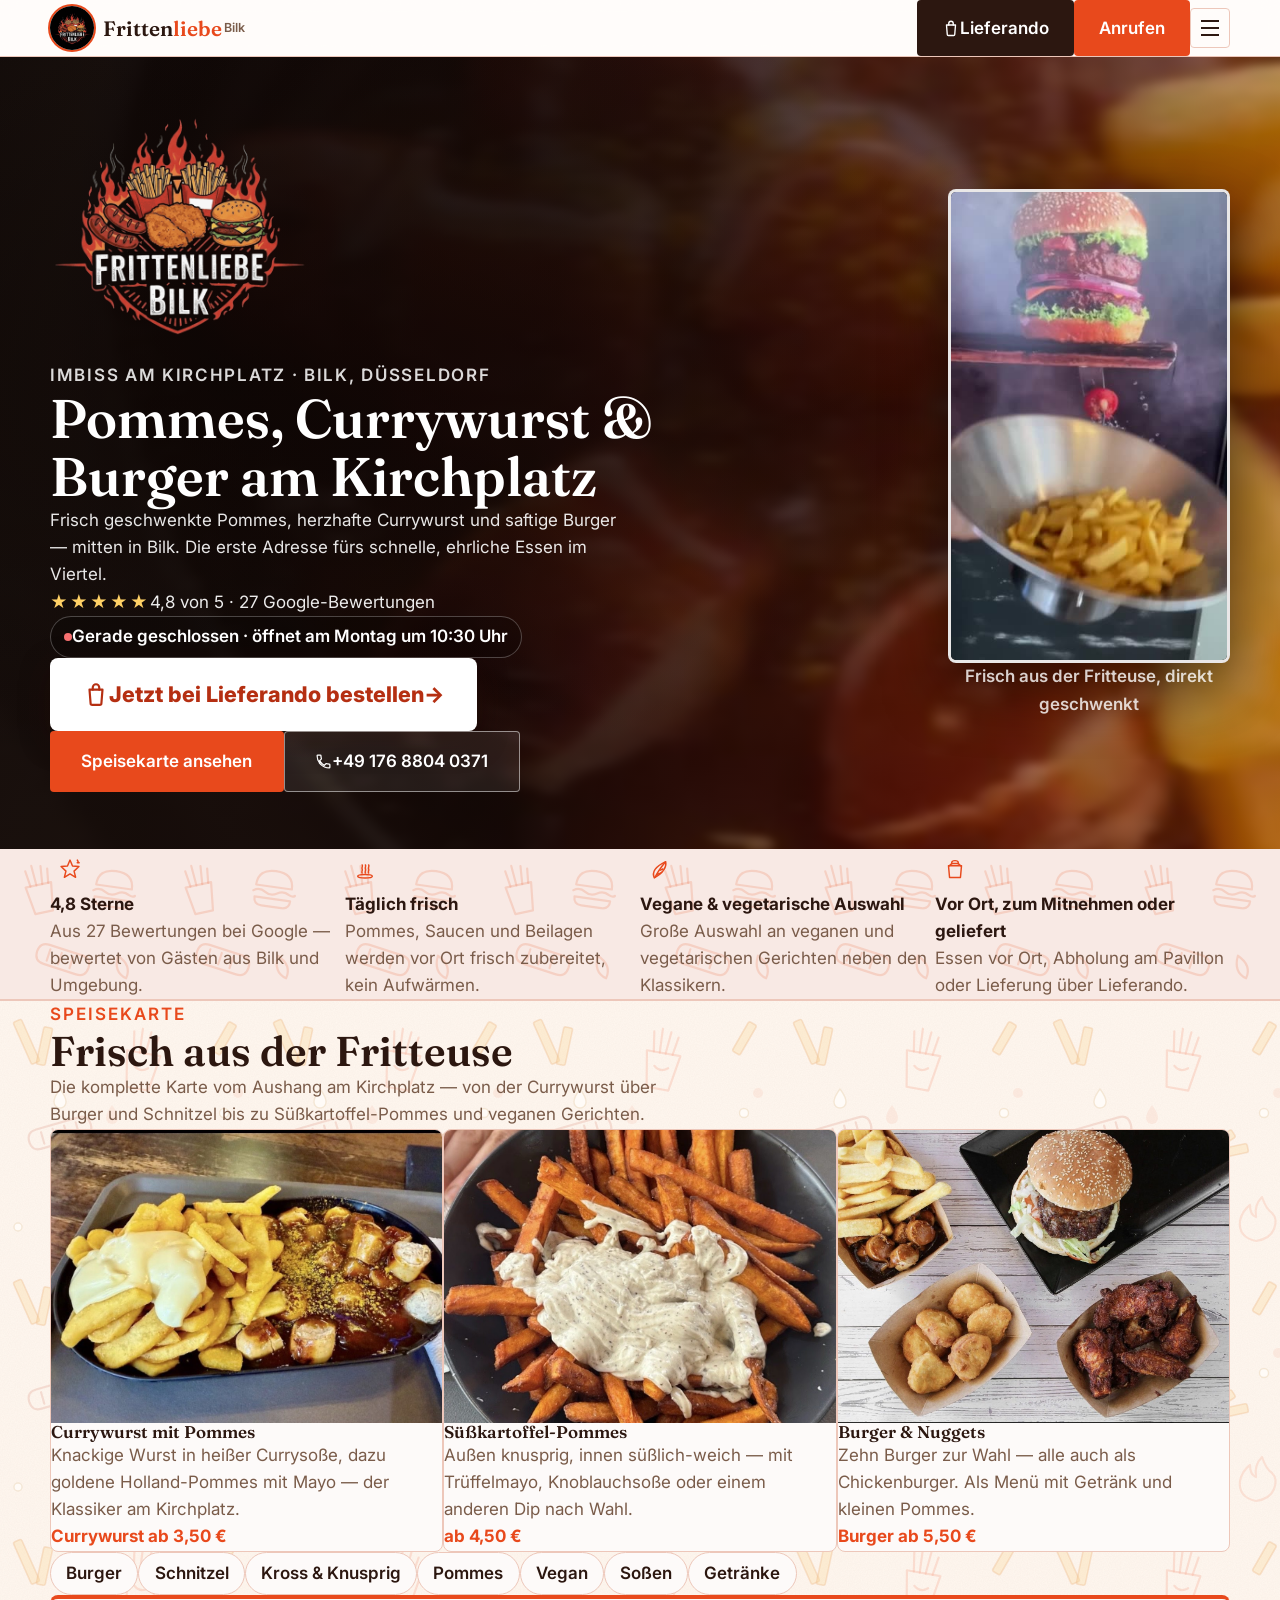
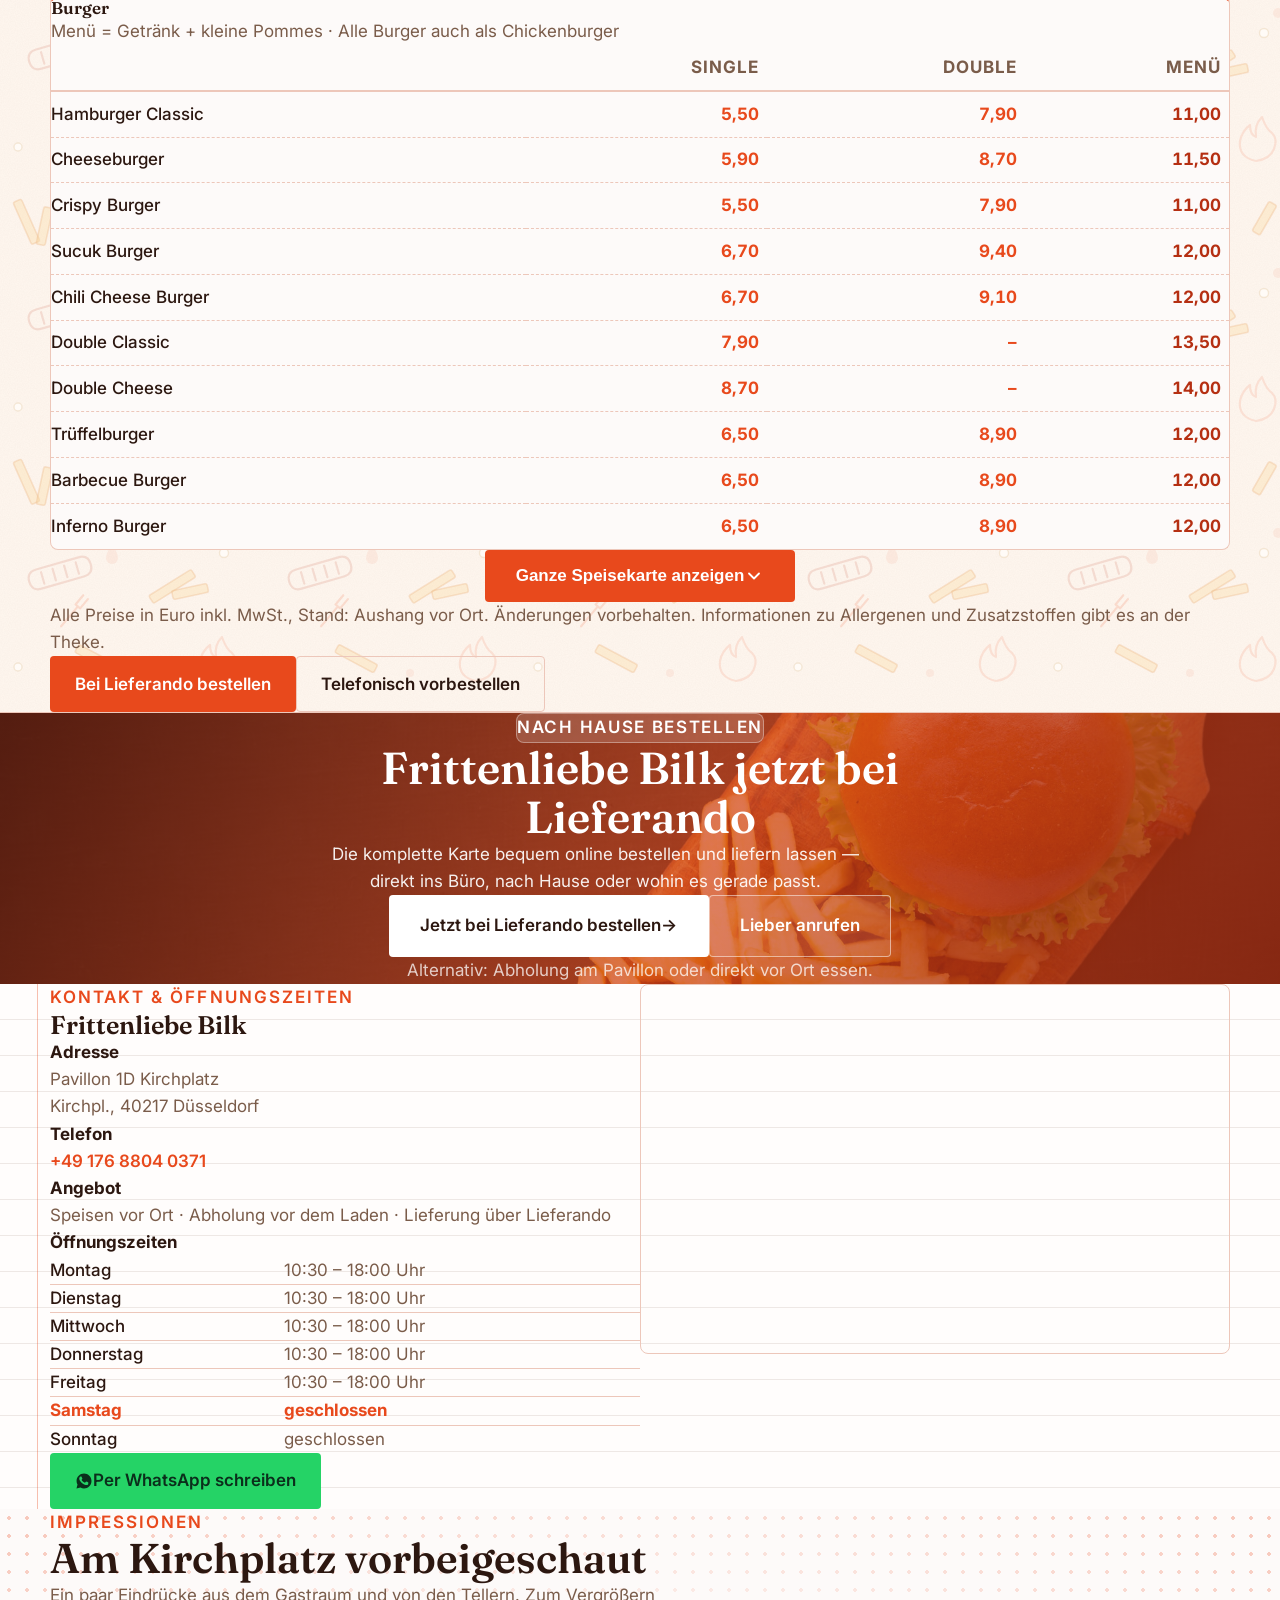
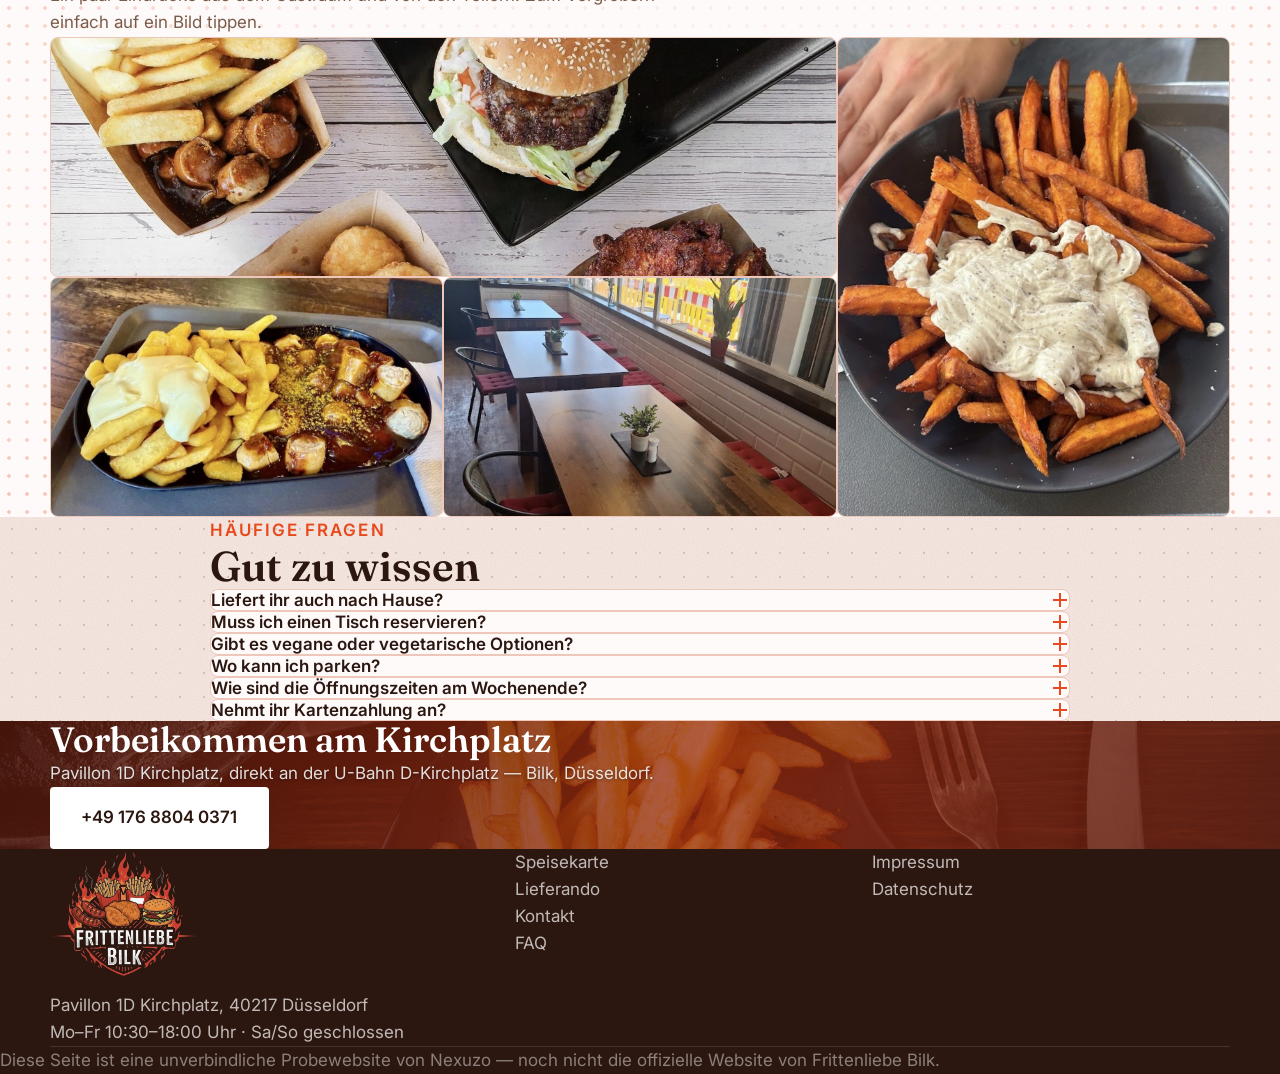
==== index.html @ 9f15a8dc "Unterseiten statt Onepager, Hamburger-Menü auf allen Größen - Neue Seiten: Über uns (inkl. Werte), B" ====
<!DOCTYPE html>
<html lang="de">
<head>
<meta charset="UTF-8">
<meta name="viewport" content="width=device-width, initial-scale=1.0">
<title>Frittenliebe Bilk – Imbiss am Kirchplatz, Düsseldorf</title>
<meta name="description" content="Frittenliebe Bilk: frische Pommes, Currywurst, Burger und vegane Gerichte am Kirchplatz in Düsseldorf-Bilk. Speisen vor Ort, Abholung oder Lieferung.">
<link rel="preconnect" href="https://fonts.googleapis.com">
<link rel="preconnect" href="https://fonts.gstatic.com" crossorigin>
<link href="https://fonts.googleapis.com/css2?family=Fraunces:ital,wght@0,500;0,600;0,700;1,500&family=Inter:wght@400;500;600;700&display=swap" rel="stylesheet">
<link rel="stylesheet" href="https://unpkg.com/open-props">
<link rel="stylesheet" href="https://unpkg.com/open-props/normalize.min.css">
<link rel="stylesheet" href="style.css">
<link rel="icon" type="image/png" href="favicon.png">
<link rel="apple-touch-icon" href="apple-touch-icon.png">
<meta property="og:image" content="assets/logo-square.jpg">
</head>
<body>

<a class="skip-link" href="#main">Zum Inhalt springen</a>

<header class="nav" id="top">
  <div class="nav__inner">
    <a class="nav__logo" href="#top"><img class="nav__logo-img" src="assets/logo-square.jpg" alt="" width="44" height="44">Fritten<span>liebe</span> <small>Bilk</small></a>
    <div class="nav__actions">
      <a class="btn btn--lieferando" href="https://www.lieferando.de/speisekarte/frittenliebe-bilk" target="_blank" rel="noopener" aria-label="Bei Lieferando bestellen">
        <svg class="btn__bag-icon" viewBox="0 0 24 24" fill="none" stroke="currentColor" stroke-width="1.8" stroke-linecap="round" stroke-linejoin="round" aria-hidden="true"><path d="M6 8h12l-1 12.5a1.5 1.5 0 0 1-1.5 1.5h-7a1.5 1.5 0 0 1-1.5-1.5L6 8z"/><path d="M9 8V6a3 3 0 0 1 6 0v2"/></svg>
        <span class="btn__label">Lieferando</span>
      </a>
      <a class="btn btn--primary nav__call" href="tel:+4917688040371">Anrufen</a>
      <button class="nav__toggle" id="nav-toggle" aria-expanded="false" aria-controls="nav-links" aria-label="Menü öffnen">
        <span></span><span></span><span></span>
      </button>
    </div>
  </div>
  <nav class="nav__menu" id="nav-links" aria-label="Hauptmenü">
    <div class="nav__menu-inner">
      <div class="nav__group">
        <p class="nav__group-title">Startseite</p>
        <a href="#speisekarte">Speisekarte</a>
        <a href="#lieferando">Lieferando</a>
        <a href="#kontakt">Kontakt &amp; Öffnungszeiten</a>
        <a href="#galerie">Impressionen</a>
        <a href="#faq">FAQ</a>
      </div>
      <div class="nav__group">
        <p class="nav__group-title">Mehr entdecken</p>
        <a href="ueber-uns.html">Über uns</a>
        <a href="bewertungen.html">Bewertungen</a>
        <a href="anfahrt.html">Anfahrt &amp; Bestellwege</a>
      </div>
    </div>
  </nav>
</header>

<main id="main">

  <section class="hero">
    <video class="hero__video" id="hero-video" autoplay muted loop playsinline preload="metadata"
      poster="assets/hero-currywurst-poster.jpg"
      data-src-wide="assets/hero-currywurst.mp4"
      data-src-narrow="assets/pommes-shake.mp4"
      data-poster-narrow="assets/pommes-shake-poster.jpg"
      aria-hidden="true"></video>
    <div class="hero__bg" aria-hidden="true"></div>
    <div class="hero__inner">
    <div class="hero__content reveal-scale">
      <img class="hero__logo" src="assets/logo.png" alt="Logo von Frittenliebe Bilk" width="560" height="534">
      <p class="hero__eyebrow">Imbiss am Kirchplatz · Bilk, Düsseldorf</p>
      <h1 class="hero__title"><span class="visually-hidden">Frittenliebe Bilk – </span>Pommes, Currywurst &amp; Burger am Kirchplatz</h1>
      <p class="hero__sub">Frisch geschwenkte Pommes, herzhafte Currywurst und saftige Burger — mitten in Bilk. Die erste Adresse fürs schnelle, ehrliche Essen im Viertel.</p>

      <div class="hero__meta">
        <div class="hero__rating">
          <span class="hero__stars" aria-hidden="true">★★★★★</span>
          <span>4,8 von 5 · 27 Google-Bewertungen</span>
        </div>
        <p class="hero__status" id="hero-status" data-status-badge>
          <span class="hero__status-dot" aria-hidden="true"></span>
          <span data-status-text>Öffnungszeiten werden geprüft …</span>
        </p>
      </div>

      <a class="btn btn--order" href="https://www.lieferando.de/speisekarte/frittenliebe-bilk" target="_blank" rel="noopener">
        <svg class="btn__order-icon" viewBox="0 0 24 24" fill="none" stroke="currentColor" stroke-width="2" stroke-linecap="round" stroke-linejoin="round" aria-hidden="true"><path d="M6 8h12l-1 12.5a1.5 1.5 0 0 1-1.5 1.5h-7a1.5 1.5 0 0 1-1.5-1.5L6 8z"/><path d="M9 8V6a3 3 0 0 1 6 0v2"/></svg>
        <span>Jetzt bei Lieferando bestellen</span>
        <span class="btn__order-arrow" aria-hidden="true">→</span>
      </a>

      <div class="hero__actions">
        <a class="btn btn--primary btn--lg" href="#speisekarte">Speisekarte ansehen</a>
        <a class="btn btn--ghost btn--lg" href="tel:+4917688040371">
          <svg class="btn__phone-icon" viewBox="0 0 24 24" fill="none" stroke="currentColor" stroke-width="1.8" aria-hidden="true"><path d="M6.6 10.8c1.4 2.8 3.8 5.2 6.6 6.6l2.2-2.2c.3-.3.7-.4 1-.2 1.1.4 2.3.6 3.6.6.6 0 1 .4 1 1V20c0 .6-.4 1-1 1C10.6 21 3 13.4 3 4c0-.6.4-1 1-1h3.4c.6 0 1 .4 1 1 0 1.3.2 2.5.6 3.6.1.4 0 .8-.2 1l-2.2 2.2z"/></svg>
          +49 176 8804 0371
        </a>
      </div>
    </div>

    <figure class="hero__clip reveal-scale">
      <video class="hero__clip-video" autoplay muted loop playsinline preload="metadata" poster="assets/pommes-shake-poster.jpg" aria-label="Video: Frische Pommes werden in der Schwenkschüssel gesalzen">
        <source src="assets/pommes-shake.mp4" type="video/mp4">
      </video>
      <figcaption>Frisch aus der Fritteuse, direkt geschwenkt</figcaption>
    </figure>
    </div>
  </section>

  <section class="usp" aria-label="Auf einen Blick">
    <div class="usp__inner">
      <div class="usp__item reveal-item">
        <span class="usp__icon" aria-hidden="true">
          <svg viewBox="0 0 32 32" fill="none" stroke="currentColor" stroke-width="1.8" stroke-linecap="round" stroke-linejoin="round">
            <path d="M16 5l3.1 7.4L27 13l-6 5.6 1.9 7.6L16 22l-6.9 4.2L11 18.6 5 13l7.9-.6z"/>
            <path d="M25 5l1 2M27.3 8.3h-2.4"/>
          </svg>
        </span>
        <p class="usp__title">4,8 Sterne</p>
        <p class="usp__text">Aus 27 Bewertungen bei Google — bewertet von Gästen aus Bilk und Umgebung.</p>
      </div>
      <div class="usp__item reveal-item">
        <span class="usp__icon" aria-hidden="true">
          <svg viewBox="0 0 32 32" fill="none" stroke="currentColor" stroke-width="1.8" stroke-linecap="round" stroke-linejoin="round">
            <path d="M7 25c0-1.4 4-2.2 9-2.2s9 .8 9 2.2-4 2.2-9 2.2-9-.8-9-2.2z"/>
            <path d="M12.5 21c-1.3-2.3 1-2.6 0-5s1.2-2.7 0-5"/>
            <path d="M16.5 21c-1.3-2.3 1-2.6 0-5s1.2-2.7 0-5"/>
            <path d="M20.5 21c-1.3-2.3 1-2.6 0-5s1.2-2.7 0-5"/>
          </svg>
        </span>
        <p class="usp__title">Täglich frisch</p>
        <p class="usp__text">Pommes, Saucen und Beilagen werden vor Ort frisch zubereitet, kein Aufwärmen.</p>
      </div>
      <div class="usp__item reveal-item">
        <span class="usp__icon" aria-hidden="true">
          <svg viewBox="0 0 32 32" fill="none" stroke="currentColor" stroke-width="1.8" stroke-linecap="round" stroke-linejoin="round">
            <path d="M9 27Q4 16 23 7Q25 18 9 27Z"/>
            <path d="M10 26Q14 18 22 8"/>
            <path d="M13 22.5L16.5 21"/>
            <path d="M16.5 17.5L19.5 16"/>
          </svg>
        </span>
        <p class="usp__title">Vegane &amp; vegetarische Auswahl</p>
        <p class="usp__text">Große Auswahl an veganen und vegetarischen Gerichten neben den Klassikern.</p>
      </div>
      <div class="usp__item reveal-item">
        <span class="usp__icon" aria-hidden="true">
          <svg viewBox="0 0 32 32" fill="none" stroke="currentColor" stroke-width="1.8" stroke-linecap="round" stroke-linejoin="round">
            <path d="M9 12c1.3-1.3 2.7-2.7 4-2.7h6c1.3 0 2.7 1.4 4 2.7"/>
            <path d="M12 9.5V8c0-1.3 1.3-2.3 4-2.3S20 6.7 20 8v1.5"/>
            <path d="M8 12h16l-1.3 14.5H9.3L8 12z"/>
          </svg>
        </span>
        <p class="usp__title">Vor Ort, zum Mitnehmen oder geliefert</p>
        <p class="usp__text">Essen vor Ort, Abholung am Pavillon oder Lieferung über Lieferando.</p>
      </div>
    </div>
  </section>

  <section class="menu" id="speisekarte">
    <div class="menu__inner">
      <div class="menu__header">
        <p class="section-eyebrow">Speisekarte</p>
        <h2 class="section-title">Frisch aus der Fritteuse</h2>
        <p class="section-lead">Die komplette Karte vom Aushang am Kirchplatz — von der Currywurst über Burger und Schnitzel bis zu Süßkartoffel-Pommes und veganen Gerichten.</p>
      </div>

      <div class="menu__grid">
        <article class="menu__card reveal-item">
          <img class="menu__card-media" src="assets/currywurst-pommes.jpg" alt="Currywurst mit Currysoße und Pommes mit Mayo auf einem schwarzen Teller" width="1124" height="753" loading="lazy">
          <div class="menu__card-body">
            <h3>Currywurst mit Pommes</h3>
            <p>Knackige Wurst in heißer Currysoße, dazu goldene Holland-Pommes mit Mayo — der Klassiker am Kirchplatz.</p>
            <span class="menu__card-price">Currywurst ab 3,50 €</span>
          </div>
        </article>
        <article class="menu__card reveal-item">
          <img class="menu__card-media" src="assets/suesskartoffel-pommes.jpg" alt="Süßkartoffel-Pommes mit heller Soße in einer schwarzen Schale" width="1124" height="1496" loading="lazy">
          <div class="menu__card-body">
            <h3>Süßkartoffel-Pommes</h3>
            <p>Außen knusprig, innen süßlich-weich — mit Trüffelmayo, Knoblauchsoße oder einem anderen Dip nach Wahl.</p>
            <span class="menu__card-price">ab 4,50 €</span>
          </div>
        </article>
        <article class="menu__card reveal-item">
          <img class="menu__card-media menu__card-media--burger" src="assets/klassiker-auswahl.jpg" alt="Burger, Chicken Nuggets und Pommes Currywurst in Pappschalen auf Holz" width="1439" height="961" loading="lazy">
          <div class="menu__card-body">
            <h3>Burger &amp; Nuggets</h3>
            <p>Zehn Burger zur Wahl — alle auch als Chickenburger. Als Menü mit Getränk und kleinen Pommes.</p>
            <span class="menu__card-price">Burger ab 5,50 €</span>
          </div>
        </article>
      </div>

      <nav class="menu__jump" aria-label="Kategorien der Speisekarte">
        <a href="#karte-burger">Burger</a>
        <a href="#karte-schnitzel">Schnitzel</a>
        <a href="#karte-kross">Kross &amp; Knusprig</a>
        <a href="#karte-pommes">Pommes</a>
        <a href="#karte-vegan">Vegan</a>
        <a href="#karte-sossen">Soßen</a>
        <a href="#karte-getraenke">Getränke</a>
      </nav>

      <div class="menu__collapse is-collapsed" id="menu-collapse">
      <div class="menu-board">
        <div class="menu-block menu-block--wide reveal-item" id="karte-burger">
          <h3 class="menu-block__title">Burger</h3>
          <p class="menu-block__sub">Menü = Getränk + kleine Pommes · Alle Burger auch als Chickenburger</p>
          <table class="burger-table">
            <thead><tr><th scope="col"><span class="visually-hidden">Burger</span></th><th scope="col">Single</th><th scope="col">Double</th><th scope="col">Menü</th></tr></thead>
            <tbody>
              <tr><th scope="row">Hamburger Classic</th><td>5,50</td><td>7,90</td><td>11,00</td></tr>
              <tr><th scope="row">Cheeseburger</th><td>5,90</td><td>8,70</td><td>11,50</td></tr>
              <tr><th scope="row">Crispy Burger</th><td>5,50</td><td>7,90</td><td>11,00</td></tr>
              <tr><th scope="row">Sucuk Burger</th><td>6,70</td><td>9,40</td><td>12,00</td></tr>
              <tr><th scope="row">Chili Cheese Burger</th><td>6,70</td><td>9,10</td><td>12,00</td></tr>
              <tr><th scope="row">Double Classic</th><td>7,90</td><td>–</td><td>13,50</td></tr>
              <tr><th scope="row">Double Cheese</th><td>8,70</td><td>–</td><td>14,00</td></tr>
              <tr><th scope="row">Trüffelburger</th><td>6,50</td><td>8,90</td><td>12,00</td></tr>
              <tr><th scope="row">Barbecue Burger</th><td>6,50</td><td>8,90</td><td>12,00</td></tr>
              <tr><th scope="row">Inferno Burger</th><td>6,50</td><td>8,90</td><td>12,00</td></tr>
            </tbody>
          </table>
        </div>

        <div class="menu-board__col">
        <div class="menu-block reveal-item" id="karte-schnitzel">
          <h3 class="menu-block__title">Schnitzel</h3><p class="menu-block__sub">mit kleinen Pommes + Krautsalat</p>
          <ul class="price-list">
            <li class="price-list__item"><span class="price-list__name">Schnitzel Classic Wiener Art</span><span class="price-list__dots" aria-hidden="true"></span><span class="price-list__price">9,90</span></li>
            <li class="price-list__item"><span class="price-list__name">Jägerschnitzel</span><span class="price-list__dots" aria-hidden="true"></span><span class="price-list__price">11,90</span></li>
            <li class="price-list__item"><span class="price-list__name">Balkanschnitzel</span><span class="price-list__dots" aria-hidden="true"></span><span class="price-list__price">11,90</span></li>
            <li class="price-list__item"><span class="price-list__name">Schnitzel Inferno</span><span class="price-list__dots" aria-hidden="true"></span><span class="price-list__price">11,90</span></li>
            <li class="price-list__item"><span class="price-list__name">Schnitzel Hollandaise</span><span class="price-list__dots" aria-hidden="true"></span><span class="price-list__price">11,90</span></li>
            <li class="price-list__item"><span class="price-list__name">Chili Cheese Schnitzel</span><span class="price-list__dots" aria-hidden="true"></span><span class="price-list__price">11,90</span></li>
            <li class="price-list__item"><span class="price-list__name">Schnitzel ohne alles</span><span class="price-list__dots" aria-hidden="true"></span><span class="price-list__price">5,90</span></li>
          </ul>
        </div>
        <div class="menu-block reveal-item" id="karte-vegan">
          <h3 class="menu-block__title">Vegan &amp; vegetarisch</h3>
          <ul class="price-list">
            <li class="price-list__item"><span class="price-list__name">Vegane Currywurst</span><span class="price-list__dots" aria-hidden="true"></span><span class="price-list__price">3,80</span></li>
            <li class="price-list__item"><span class="price-list__name">Vegane Bratwurst</span><span class="price-list__dots" aria-hidden="true"></span><span class="price-list__price">3,20</span></li>
            <li class="price-list__item"><span class="price-list__name">Vegane Bratwurst + Brötchen</span><span class="price-list__dots" aria-hidden="true"></span><span class="price-list__price">3,50</span></li>
            <li class="price-list__item"><span class="price-list__name">Veganes Schnitzel<small> mit Pommes + Krautsalat</small></span><span class="price-list__dots" aria-hidden="true"></span><span class="price-list__price">12,50</span></li>
            <li class="price-list__item"><span class="price-list__name">Veganer Burger</span><span class="price-list__dots" aria-hidden="true"></span><span class="price-list__price">6,50</span></li>
            <li class="price-list__item"><span class="price-list__name">Veganer Burger Menü</span><span class="price-list__dots" aria-hidden="true"></span><span class="price-list__price">12,00</span></li>
            <li class="price-list__item"><span class="price-list__name">Vegane Mayo</span><span class="price-list__dots" aria-hidden="true"></span><span class="price-list__price">1,00</span></li>
          </ul>
        </div>
        </div>

        <div class="menu-board__col">
        <div class="menu-block reveal-item" id="karte-kross">
          <h3 class="menu-block__title">Kross &amp; Knusprig</h3>
          <ul class="price-list">
            <li class="price-list__item"><span class="price-list__name">Currywurst</span><span class="price-list__dots" aria-hidden="true"></span><span class="price-list__price">3,50</span></li>
            <li class="price-list__item"><span class="price-list__name">Currywurst scharf (Inferno)</span><span class="price-list__dots" aria-hidden="true"></span><span class="price-list__price">3,50</span></li>
            <li class="price-list__item"><span class="price-list__name">Bratwurst</span><span class="price-list__dots" aria-hidden="true"></span><span class="price-list__price">3,00</span></li>
            <li class="price-list__item"><span class="price-list__name">Bratwurst mit Brötchen</span><span class="price-list__dots" aria-hidden="true"></span><span class="price-list__price">3,30</span></li>
            <li class="price-list__item"><span class="price-list__name">Balkanwurst</span><span class="price-list__dots" aria-hidden="true"></span><span class="price-list__price">3,90</span></li>
            <li class="price-list__item"><span class="price-list__name">Jägerwurst</span><span class="price-list__dots" aria-hidden="true"></span><span class="price-list__price">3,90</span></li>
            <li class="price-list__item"><span class="price-list__name">Frikadelle</span><span class="price-list__dots" aria-hidden="true"></span><span class="price-list__price">3,00</span></li>
            <li class="price-list__item"><span class="price-list__name">Frikadelle + Brötchen</span><span class="price-list__dots" aria-hidden="true"></span><span class="price-list__price">3,50</span></li>
            <li class="price-list__item"><span class="price-list__name">Curryfrikadelle</span><span class="price-list__dots" aria-hidden="true"></span><span class="price-list__price">3,80</span></li>
            <li class="price-list__item"><span class="price-list__name">Balkanfrikadelle</span><span class="price-list__dots" aria-hidden="true"></span><span class="price-list__price">4,50</span></li>
            <li class="price-list__item"><span class="price-list__name">Jägerfrikadelle</span><span class="price-list__dots" aria-hidden="true"></span><span class="price-list__price">4,50</span></li>
            <li class="price-list__item"><span class="price-list__name">Frikadelle Spezial</span><span class="price-list__dots" aria-hidden="true"></span><span class="price-list__price">4,50</span></li>
            <li class="price-list__item"><span class="price-list__name">Frikandel</span><span class="price-list__dots" aria-hidden="true"></span><span class="price-list__price">2,40</span></li>
            <li class="price-list__item"><span class="price-list__name">Frikandel Inferno</span><span class="price-list__dots" aria-hidden="true"></span><span class="price-list__price">3,50</span></li>
            <li class="price-list__item"><span class="price-list__name">Frikandel Spezial</span><span class="price-list__dots" aria-hidden="true"></span><span class="price-list__price">3,90</span></li>
            <li class="price-list__item"><span class="price-list__name">6er Nuggets + 1 Soße</span><span class="price-list__dots" aria-hidden="true"></span><span class="price-list__price">5,20</span></li>
            <li class="price-list__item"><span class="price-list__name">9er Nuggets + 1 Soße</span><span class="price-list__dots" aria-hidden="true"></span><span class="price-list__price">6,80</span></li>
          </ul>
        </div>
        </div>

        <div class="menu-board__col" id="karte-pommes">
        <div class="menu-block menu-block--sizes reveal-item">
          <h3 class="menu-block__title">Holland Pommes</h3>
          <div class="size-row"><div><span>klein</span><strong>3,30</strong></div><div><span>mittel</span><strong>3,90</strong></div><div><span>groß</span><strong>4,70</strong></div></div>
        </div>
        <div class="menu-block menu-block--sizes reveal-item">
          <h3 class="menu-block__title">Süßkartoffel-Pommes</h3>
          <div class="size-row"><div><span>klein</span><strong>4,50</strong></div><div><span>mittel</span><strong>5,10</strong></div><div><span>groß</span><strong>5,90</strong></div></div>
        </div>
        <div class="menu-block menu-block--sizes reveal-item">
          <h3 class="menu-block__title">Halbe-Halbe</h3><p class="menu-block__sub">halb Holland, halb Süßkartoffel</p>
          <div class="size-row"><div><span>mittel</span><strong>4,70</strong></div><div><span>groß</span><strong>5,70</strong></div></div>
        </div>
        <div class="menu-block reveal-item">
          <h3 class="menu-block__title">Toppings &amp; Salate</h3>
          <ul class="price-list">
            <li class="price-list__item"><span class="price-list__name">Frische Zwiebeln</span><span class="price-list__dots" aria-hidden="true"></span><span class="price-list__price">0,50</span></li>
            <li class="price-list__item"><span class="price-list__name">Röstzwiebeln</span><span class="price-list__dots" aria-hidden="true"></span><span class="price-list__price">0,50</span></li>
            <li class="price-list__item"><span class="price-list__name">Jalapeños</span><span class="price-list__dots" aria-hidden="true"></span><span class="price-list__price">0,80</span></li>
            <li class="price-list__item"><span class="price-list__name">Krautsalat</span><span class="price-list__dots" aria-hidden="true"></span><span class="price-list__price">2,50</span></li>
            <li class="price-list__item"><span class="price-list__name">Gurkensalat<small> mit Sahne und Mayo · kl. / gr.</small></span><span class="price-list__dots" aria-hidden="true"></span><span class="price-list__price">3,00 / 4,50</span></li>
            <li class="price-list__item"><span class="price-list__name">Nudelsalat<small> mit Sahne und Mayo · kl. / gr.</small></span><span class="price-list__dots" aria-hidden="true"></span><span class="price-list__price">3,00 / 4,50</span></li>
            <li class="price-list__item"><span class="price-list__name">Tzatziki<small> kl. / gr.</small></span><span class="price-list__dots" aria-hidden="true"></span><span class="price-list__price">3,00 / 4,50</span></li>
          </ul>
        </div>
        </div>

        <div class="menu-board__col">
        <div class="menu-block reveal-item" id="karte-sossen">
          <h3 class="menu-block__title">Soßen</h3>
          <ul class="price-list">
            <li class="price-list__item"><span class="price-list__name">Ketchup oder Mayo</span><span class="price-list__dots" aria-hidden="true"></span><span class="price-list__price">0,80</span></li>
            <li class="price-list__item"><span class="price-list__name">Curryketchup</span><span class="price-list__dots" aria-hidden="true"></span><span class="price-list__price">0,80</span></li>
            <li class="price-list__item"><span class="price-list__name">Inferno (scharf)</span><span class="price-list__dots" aria-hidden="true"></span><span class="price-list__price">1,10</span></li>
            <li class="price-list__item"><span class="price-list__name">Joppiesoße</span><span class="price-list__dots" aria-hidden="true"></span><span class="price-list__price">1,10</span></li>
            <li class="price-list__item"><span class="price-list__name">Heiße Currysoße</span><span class="price-list__dots" aria-hidden="true"></span><span class="price-list__price">1,10</span></li>
            <li class="price-list__item"><span class="price-list__name">Sour Creme</span><span class="price-list__dots" aria-hidden="true"></span><span class="price-list__price">1,10</span></li>
            <li class="price-list__item"><span class="price-list__name">Samurai</span><span class="price-list__dots" aria-hidden="true"></span><span class="price-list__price">1,10</span></li>
            <li class="price-list__item"><span class="price-list__name">Knoblauchsoße</span><span class="price-list__dots" aria-hidden="true"></span><span class="price-list__price">1,10</span></li>
            <li class="price-list__item"><span class="price-list__name">Sweet Chili</span><span class="price-list__dots" aria-hidden="true"></span><span class="price-list__price">1,10</span></li>
            <li class="price-list__item"><span class="price-list__name">Andalouse</span><span class="price-list__dots" aria-hidden="true"></span><span class="price-list__price">1,10</span></li>
            <li class="price-list__item"><span class="price-list__name">Barbecue</span><span class="price-list__dots" aria-hidden="true"></span><span class="price-list__price">1,60</span></li>
            <li class="price-list__item"><span class="price-list__name">Trüffelmayo</span><span class="price-list__dots" aria-hidden="true"></span><span class="price-list__price">1,60</span></li>
            <li class="price-list__item"><span class="price-list__name">Käsesoße</span><span class="price-list__dots" aria-hidden="true"></span><span class="price-list__price">2,00</span></li>
            <li class="price-list__item"><span class="price-list__name">Jägersoße</span><span class="price-list__dots" aria-hidden="true"></span><span class="price-list__price">2,00</span></li>
            <li class="price-list__item"><span class="price-list__name">Balkansoße</span><span class="price-list__dots" aria-hidden="true"></span><span class="price-list__price">2,10</span></li>
            <li class="price-list__item"><span class="price-list__name">Chili Cheese</span><span class="price-list__dots" aria-hidden="true"></span><span class="price-list__price">2,10</span></li>
            <li class="price-list__item"><span class="price-list__name">Spezial</span><span class="price-list__dots" aria-hidden="true"></span><span class="price-list__price">2,00</span></li>
            <li class="price-list__item"><span class="price-list__name">Hollandaise</span><span class="price-list__dots" aria-hidden="true"></span><span class="price-list__price">2,00</span></li>
            <li class="price-list__item"><span class="price-list__name">Tzatziki</span><span class="price-list__dots" aria-hidden="true"></span><span class="price-list__price">2,00</span></li>
          </ul>
        </div>
        <div class="menu-block reveal-item" id="karte-getraenke">
          <h3 class="menu-block__title">Getränke</h3><p class="menu-block__sub">Alle Getränke zzgl. 0,25 € Pfand</p>
          <ul class="price-list">
            <li class="price-list__item"><span class="price-list__name">Coca-Cola / Coca-Cola Zero</span><span class="price-list__dots" aria-hidden="true"></span><span class="price-list__price">2,25</span></li>
            <li class="price-list__item"><span class="price-list__name">Fanta oder Sprite</span><span class="price-list__dots" aria-hidden="true"></span><span class="price-list__price">2,25</span></li>
            <li class="price-list__item"><span class="price-list__name">Mezzo Mix oder Lift</span><span class="price-list__dots" aria-hidden="true"></span><span class="price-list__price">2,25</span></li>
            <li class="price-list__item"><span class="price-list__name">ViO Medium / Still</span><span class="price-list__dots" aria-hidden="true"></span><span class="price-list__price">2,25</span></li>
            <li class="price-list__item"><span class="price-list__name">Fuzetea Pfirsich / Zitrone</span><span class="price-list__dots" aria-hidden="true"></span><span class="price-list__price">2,25</span></li>
          </ul>
        </div>
        </div>
      </div>

      </div>

      <div class="menu__more">
        <button class="btn btn--primary btn--lg menu__toggle" id="menu-toggle" aria-expanded="false" aria-controls="menu-collapse">
          <span data-label>Ganze Speisekarte anzeigen</span>
          <svg class="menu__toggle-icon" viewBox="0 0 24 24" fill="none" stroke="currentColor" stroke-width="2.2" stroke-linecap="round" stroke-linejoin="round" aria-hidden="true"><path d="M6 9l6 6 6-6"/></svg>
        </button>
      </div>

      <p class="menu__note">Alle Preise in Euro inkl. MwSt., Stand: Aushang vor Ort. Änderungen vorbehalten. Informationen zu Allergenen und Zusatzstoffen gibt es an der Theke.</p>

      <div class="menu__cta">
        <a class="btn btn--primary" href="https://www.lieferando.de/speisekarte/frittenliebe-bilk" target="_blank" rel="noopener">Bei Lieferando bestellen</a>
        <a class="btn btn--outline" href="tel:+4917688040371">Telefonisch vorbestellen</a>
      </div>
    </div>
  </section>

  <section class="lieferando" id="lieferando" aria-label="Lieferung über Lieferando">
    <div class="lieferando__inner">
      <p class="lieferando__eyebrow">Nach Hause bestellen</p>
      <h2 class="lieferando__title">Frittenliebe Bilk jetzt bei Lieferando</h2>
      <p class="lieferando__text">Die komplette Karte bequem online bestellen und liefern lassen — direkt ins Büro, nach Hause oder wohin es gerade passt.</p>
      <div class="lieferando__actions">
        <a class="btn btn--on-dark btn--lg" href="https://www.lieferando.de/speisekarte/frittenliebe-bilk" target="_blank" rel="noopener">Jetzt bei Lieferando bestellen<span aria-hidden="true"> →</span></a>
        <a class="btn btn--ghost btn--lg" href="tel:+4917688040371">Lieber anrufen</a>
      </div>
      <p class="lieferando__note">Alternativ: Abholung am Pavillon oder direkt vor Ort essen.</p>
    </div>
  </section>

  <section class="contact" id="kontakt">
    <div class="contact__inner">
      <div class="contact__info reveal-left">
        <p class="section-eyebrow">Kontakt &amp; Öffnungszeiten</p>
        <h2>Frittenliebe Bilk</h2>

        <dl class="contact__list">
          <div>
            <dt>Adresse</dt>
            <dd>Pavillon 1D Kirchplatz<br>Kirchpl., 40217 Düsseldorf</dd>
          </div>
          <div>
            <dt>Telefon</dt>
            <dd><a href="tel:+4917688040371">+49 176 8804 0371</a></dd>
          </div>
          <div>
            <dt>Angebot</dt>
            <dd>Speisen vor Ort · Abholung vor dem Laden · Lieferung über Lieferando</dd>
          </div>
        </dl>

        <table class="hours-table">
          <caption>Öffnungszeiten</caption>
          <tbody>
            <tr data-day="1"><th scope="row">Montag</th><td>10:30 – 18:00 Uhr</td></tr>
            <tr data-day="2"><th scope="row">Dienstag</th><td>10:30 – 18:00 Uhr</td></tr>
            <tr data-day="3"><th scope="row">Mittwoch</th><td>10:30 – 18:00 Uhr</td></tr>
            <tr data-day="4"><th scope="row">Donnerstag</th><td>10:30 – 18:00 Uhr</td></tr>
            <tr data-day="5"><th scope="row">Freitag</th><td>10:30 – 18:00 Uhr</td></tr>
            <tr data-day="6"><th scope="row">Samstag</th><td>geschlossen</td></tr>
            <tr data-day="0"><th scope="row">Sonntag</th><td>geschlossen</td></tr>
          </tbody>
        </table>

        <a class="btn btn--whatsapp" href="https://wa.me/4917688040371" target="_blank" rel="noopener">
          <svg viewBox="0 0 24 24" fill="currentColor" aria-hidden="true"><path d="M12.04 2c-5.5 0-9.96 4.46-9.96 9.96 0 1.76.46 3.42 1.26 4.86L2 22l5.34-1.28c1.39.72 2.96 1.13 4.7 1.13 5.5 0 9.96-4.46 9.96-9.96S17.54 2 12.04 2zm5.78 13.86c-.25.7-1.24 1.28-2.02 1.44-.55.11-1.26.2-3.66-.77-3.07-1.24-5.06-4.32-5.21-4.52-.15-.2-1.24-1.65-1.24-3.15s.78-2.23 1.06-2.53c.28-.3.6-.37.8-.37h.58c.19 0 .43-.04.68.5.25.56.84 1.94.92 2.08.08.14.13.3.02.5-.1.2-.15.32-.3.5-.15.18-.31.4-.44.53-.15.15-.3.31-.13.6.17.3.77 1.27 1.66 2.05 1.14 1.02 2.1 1.34 2.4 1.49.3.15.47.13.65-.07.18-.2.75-.87.95-1.17.2-.3.4-.25.66-.15.27.1 1.7.8 1.99.94.29.15.48.22.55.35.07.13.07.75-.18 1.45z"/></svg>
          Per WhatsApp schreiben
        </a>
      </div>

      <div class="contact__map reveal-right">
        <iframe
          title="Standort Frittenliebe Bilk auf Google Maps"
          src="https://maps.google.com/maps?q=Frittenliebe%20Bilk%2C%20Kirchplatz%2C%2040217%20D%C3%BCsseldorf&z=16&output=embed"
          loading="lazy"
          referrerpolicy="no-referrer-when-downgrade">
        </iframe>
      </div>
    </div>
  </section>

  <section class="gallery" id="galerie" aria-label="Impressionen">
    <div class="gallery__inner">
      <div class="gallery__header">
        <p class="section-eyebrow">Impressionen</p>
        <h2 class="section-title">Am Kirchplatz vorbeigeschaut</h2>
        <p class="section-lead">Ein paar Eindrücke aus dem Gastraum und von den Tellern. Zum Vergrößern einfach auf ein Bild tippen.</p>
      </div>
      <div class="gallery__grid">
        <button class="gallery__tile gallery__tile--a reveal-item" data-caption="Burger, Nuggets und Pommes Currywurst" aria-label="Bild vergrößern: Burger, Nuggets und Pommes Currywurst">
          <img src="assets/klassiker-auswahl.jpg" alt="Burger, Chicken Nuggets und Pommes mit Currywurst in Pappschalen" loading="lazy">
        </button>
        <button class="gallery__tile gallery__tile--b reveal-item" data-caption="Süßkartoffel-Pommes mit Soße" aria-label="Bild vergrößern: Süßkartoffel-Pommes mit Soße">
          <img src="assets/suesskartoffel-pommes.jpg" alt="Süßkartoffel-Pommes mit heller Soße" loading="lazy">
        </button>
        <button class="gallery__tile gallery__tile--c reveal-item" data-caption="Currywurst mit Pommes Mayo" aria-label="Bild vergrößern: Currywurst mit Pommes Mayo">
          <img src="assets/currywurst-pommes.jpg" alt="Currywurst mit Currysoße und Pommes mit Mayo" loading="lazy">
        </button>
        <button class="gallery__tile gallery__tile--d reveal-item" data-caption="Unser Gastraum am Kirchplatz" aria-label="Bild vergrößern: Unser Gastraum am Kirchplatz">
          <img src="assets/innenraum.jpg" alt="Gastraum mit Holztischen und Fensterfront" loading="lazy">
        </button>
      </div>
    </div>
  </section>

  <div class="lightbox" id="lightbox" hidden>
    <div class="lightbox__backdrop" data-lightbox-close></div>
    <div class="lightbox__panel" role="dialog" aria-modal="true" aria-labelledby="lightbox-caption">
      <button class="lightbox__close" data-lightbox-close aria-label="Schließen">
        <svg viewBox="0 0 24 24" fill="none" stroke="currentColor" stroke-width="1.8"><path d="M5 5l14 14M19 5L5 19"/></svg>
      </button>
      <img class="lightbox__media" id="lightbox-media" src="" alt="">
      <p class="lightbox__caption" id="lightbox-caption"></p>
    </div>
  </div>

  <section class="faq" id="faq">
    <div class="faq__inner">
      <div class="faq__header">
        <p class="section-eyebrow">Häufige Fragen</p>
        <h2 class="section-title">Gut zu wissen</h2>
      </div>
      <div class="faq__list">
        <div class="faq__item reveal-item">
          <button class="faq__question" aria-expanded="false">
            <span>Liefert ihr auch nach Hause?</span>
            <span class="faq__icon" aria-hidden="true"></span>
          </button>
          <div class="faq__answer"><p>Ja, die Lieferung übernimmt Lieferando. Vor Ort ist außerdem Abholung möglich.</p></div>
        </div>
        <div class="faq__item reveal-item">
          <button class="faq__question" aria-expanded="false">
            <span>Muss ich einen Tisch reservieren?</span>
            <span class="faq__icon" aria-hidden="true"></span>
          </button>
          <div class="faq__answer"><p>Nein, eine Reservierung ist nicht nötig. Für größere Vorbestellungen einfach kurz anrufen.</p></div>
        </div>
        <div class="faq__item reveal-item">
          <button class="faq__question" aria-expanded="false">
            <span>Gibt es vegane oder vegetarische Optionen?</span>
            <span class="faq__icon" aria-hidden="true"></span>
          </button>
          <div class="faq__answer"><p>Ja, neben den klassischen Gerichten gibt es eine große Auswahl an veganen und vegetarischen Speisen.</p></div>
        </div>
        <div class="faq__item reveal-item">
          <button class="faq__question" aria-expanded="false">
            <span>Wo kann ich parken?</span>
            <span class="faq__icon" aria-hidden="true"></span>
          </button>
          <div class="faq__answer"><p>Das Parkhaus Q-Park Kirchplatz liegt direkt in der Nähe. Alternativ ist der Pavillon gut mit der U-Bahn erreichbar.</p></div>
        </div>
        <div class="faq__item reveal-item">
          <button class="faq__question" aria-expanded="false">
            <span>Wie sind die Öffnungszeiten am Wochenende?</span>
            <span class="faq__icon" aria-hidden="true"></span>
          </button>
          <div class="faq__answer"><p>Samstag und Sonntag bleibt Frittenliebe Bilk geschlossen. Geöffnet ist Montag bis Freitag von 10:30 bis 18:00 Uhr.</p></div>
        </div>
        <div class="faq__item reveal-item">
          <button class="faq__question" aria-expanded="false">
            <span>Nehmt ihr Kartenzahlung an?</span>
            <span class="faq__icon" aria-hidden="true"></span>
          </button>
          <div class="faq__answer"><p>Am besten kurz vor Ort oder telefonisch nachfragen — die akzeptierten Zahlungsarten können sich ändern.</p></div>
        </div>
      </div>
    </div>
  </section>

  <section class="cta-banner">
    <div class="cta-banner__inner">
      <h2>Vorbeikommen am Kirchplatz</h2>
      <p>Pavillon 1D Kirchplatz, direkt an der U-Bahn D-Kirchplatz — Bilk, Düsseldorf.</p>
      <a class="btn btn--on-dark btn--lg" href="tel:+4917688040371">+49 176 8804 0371</a>
    </div>
  </section>

</main>

<footer class="footer">
  <div class="footer__inner">
    <div class="footer__brand">
      <img class="footer__logo-img" src="assets/logo.png" alt="Frittenliebe Bilk" width="560" height="534" loading="lazy">
      <p>Pavillon 1D Kirchplatz, 40217 Düsseldorf</p>
      <p>Mo–Fr 10:30–18:00 Uhr · Sa/So geschlossen</p>
    </div>
    <div class="footer__links">
      <a href="#speisekarte">Speisekarte</a>
      <a href="#lieferando">Lieferando</a>
      <a href="#kontakt">Kontakt</a>
      <a href="#faq">FAQ</a>
    </div>
    <div class="footer__legal">
      <a href="impressum.html">Impressum</a>
      <a href="datenschutz.html">Datenschutz</a>
    </div>
  </div>
  <p class="footer__probe">Diese Seite ist eine unverbindliche Probewebsite von Nexuzo — noch nicht die offizielle Website von Frittenliebe Bilk.</p>
</footer>

<button class="back-to-top" id="back-to-top" aria-label="Nach oben scrollen" hidden>
  <svg viewBox="0 0 24 24" fill="none" stroke="currentColor" stroke-width="2"><path d="M12 19V5M5 12l7-7 7 7"/></svg>
</button>

<script src="script.js"></script>
</body>
</html>
---- style.css ----
/* ==========================================================================
   Frittenliebe Bilk — Probewebsite (Nexuzo)
   Inhaltsverzeichnis:
   1. Tokens & Reset
   2. Typografie & Utility-Klassen
   3. Buttons
   4. Navigation
   5. Hero
   6. USP-Leiste
   7. Werte-Sektion
   8. Über uns
   9. Ablauf ("So läuft's ab")
   9b. Lieferando (große Bestell-Sektion)
   10. Speisekarte (Karten, Preisliste, Dips)
   11. Galerie & Lightbox
   12. Bewertungen
   13. CTA-Banner
   14. Anfahrt
   15. FAQ
   16. Kontakt & Öffnungszeiten-Tabelle
   17. Footer
   18. Back-to-top
   19. Scroll-Reveal-Animationen
   20. Responsive Breakpoints
   21. Druckansicht
   ========================================================================== */

/* ---------- 1. Tokens & Reset ---------- */

:root {
  /* Seite ist immer hell: Dark-Mode-Farben aus normalize.css neutralisieren */
  color-scheme: light;
  --surface-1: #fdfaf9;
  --surface-2: #f8e9e4;
  --surface-3: #f3d3c7;
  --surface-4: #edc7ba;
  --text-1: #2c1710;
  --text-2: #7a5c4a;
  --color-bg:        #fdfaf9;   /* fast Weiß, kein Cremeton mehr */
  --color-surface:   #f8e9e4;   /* helles Koralle/Terrakotta statt Creme */
  --color-surface-2: #f3d3c7;   /* etwas kräftigeres Koralle für Verläufe */
  --color-accent:    #e8491c;   /* kräftiges Paprika-/Tomatenrot-Orange */
  --color-accent-strong: #b52f12;  /* dunkleres Rot für große Flächen/Hover */
  --color-accent-2:  #2d7d46;   /* frisches Grün, Kräuter/vegan */
  --color-ink:       #2c1710;
  --color-text:      #2c1710;
  --color-muted:     #7a5c4a;
  --color-border:    #edc7ba;
  --color-open:      #2d7d46;
  --color-closed:    #b52f12;

  --font-display: 'Fraunces', Georgia, serif;
  --font-body: 'Inter', -apple-system, BlinkMacSystemFont, 'Segoe UI', sans-serif;

  --max-width: 1180px;
  --radius: var(--radius-2, 8px);
  --radius-sm: var(--radius-1, 4px);
}

* { box-sizing: border-box; }

/* Einblend-Animationen (reveal-right) dürfen nie seitliches Scrollen erzeugen */
html, body { overflow-x: clip; }

/* Tabellen-Styling aus normalize.css zurücksetzen (sonst dunkel im Dark-Mode) */
.hours-table,
.burger-table {
  width: 100%;
  max-width: none;
  background: transparent;
  border: none;
  border-radius: 0;
}
.hours-table :is(thead, tbody, tr, th, td),
.burger-table :is(thead, tbody, tr, th, td) {
  background: transparent;
  border-radius: 0;
}

html {
  scroll-behavior: smooth;
}

@media (prefers-reduced-motion: reduce) {
  html { scroll-behavior: auto; }
}

body {
  margin: 0;
  background: var(--color-bg);
  color: var(--color-text);
  font-family: var(--font-body);
  font-size: 17px;
  line-height: 1.6;
  -webkit-font-smoothing: antialiased;
}

img, svg { display: block; max-width: 100%; }

a {
  color: inherit;
  text-decoration: none;
}

h1, h2, h3 {
  font-family: var(--font-display);
  font-weight: 600;
  line-height: 1.1;
  margin: 0;
  color: var(--color-ink);
}

p { margin: 0; }
ul, ol { margin: 0; padding: 0; list-style: none; }

/* ---------- 2. Typografie & Utility-Klassen ---------- */

.skip-link {
  position: absolute;
  left: -999px;
  top: 0;
  background: var(--color-accent);
  color: #fff;
  padding: var(--size-2) var(--size-4);
  z-index: 200;
  border-radius: 0 0 var(--radius-sm) 0;
}
.skip-link:focus {
  left: 0;
}

.section-eyebrow {
  display: block;
  font-family: var(--font-body);
  font-weight: 600;
  font-size: var(--font-size-0);
  letter-spacing: 0.12em;
  text-transform: uppercase;
  color: var(--color-accent);
  margin-bottom: var(--size-2);
}

.section-title {
  font-size: clamp(1.9rem, 3vw + 1rem, 2.6rem);
  margin-bottom: var(--size-3);
}

.section-lead {
  max-width: 56ch;
  color: var(--color-muted);
  font-size: var(--font-size-2);
}

/* ---------- 3. Buttons ---------- */

.btn {
  display: inline-flex;
  align-items: center;
  gap: var(--size-2);
  padding: 0.85rem 1.5rem;
  border-radius: var(--radius-sm);
  font-weight: 600;
  font-size: var(--font-size-1);
  border: 1px solid transparent;
  transition: transform 0.2s var(--ease-squish-2, ease), box-shadow 0.2s ease, background 0.2s ease, color 0.2s ease;
  cursor: pointer;
  white-space: nowrap;
}
.btn:hover { transform: translateY(-2px); }
.btn:focus-visible { outline: 2px solid var(--color-accent); outline-offset: 2px; }

.btn--primary {
  background: var(--color-accent);
  color: #fff;
}
.btn--primary:hover { box-shadow: var(--shadow-3); background: var(--color-accent-strong); }

.btn--ghost {
  background: rgba(255,255,255,0.08);
  border-color: rgba(255,255,255,0.5);
  color: #fff;
}
.btn--ghost:hover { background: rgba(255,255,255,0.18); }

.btn--outline {
  background: transparent;
  border-color: var(--color-border);
  color: var(--color-ink);
}
.btn--outline:hover { border-color: var(--color-accent); color: var(--color-accent); }

.btn--on-dark {
  background: #fff;
  color: var(--color-ink);
}
.btn--on-dark:hover { box-shadow: var(--shadow-3); }

.btn--lieferando {
  background: var(--color-ink);
  color: #fff;
}
.btn--lieferando:hover { box-shadow: var(--shadow-3); background: #000; }
.btn__bag-icon { width: 18px; height: 18px; flex-shrink: 0; }

.btn--whatsapp {
  margin-top: var(--size-6);
  background: #25d366;
  color: #0b2e1b;
}
.btn--whatsapp svg { width: 18px; height: 18px; }
.btn--whatsapp:hover { box-shadow: var(--shadow-3); background: #21bd5a; }

.btn--lg { padding: 1rem 1.9rem; font-size: var(--font-size-2); }

.btn__phone-icon {
  width: 17px; height: 17px;
  flex-shrink: 0;
}

.link-arrow {
  display: inline-flex;
  align-items: center;
  gap: var(--size-1);
  margin-top: var(--size-4);
  font-weight: 600;
  color: var(--color-accent);
  border-bottom: 1px solid transparent;
  transition: gap 0.2s ease;
}
.link-arrow:hover { gap: var(--size-2); }

/* ---------- 4. Nav ---------- */

.nav {
  position: sticky;
  top: 0;
  z-index: 100;
  background: rgba(255, 253, 251, 0.92);
  backdrop-filter: blur(8px);
  border-bottom: 1px solid var(--color-border);
  transition: box-shadow 0.3s ease;
}
.nav.is-scrolled {
  box-shadow: var(--shadow-2);
}

.nav__inner {
  max-width: var(--max-width);
  margin: 0 auto;
  padding: var(--size-3) var(--size-5);
  display: flex;
  align-items: center;
  justify-content: space-between;
  gap: var(--size-4);
}

.nav__logo-img {
  width: 44px;
  height: 44px;
  border-radius: 50%;
  object-fit: cover;
  margin-right: 0.55rem;
  vertical-align: middle;
  box-shadow: 0 0 0 2px var(--color-accent);
}
.nav__logo {
  display: inline-flex;
  align-items: center;
  font-family: var(--font-display);
  font-weight: 600;
  font-size: 1.3rem;
  color: var(--color-ink);
  white-space: nowrap;
}
.nav__logo span { color: var(--color-accent); }
.nav__logo small { font-family: var(--font-body); font-weight: 600; font-size: 0.6em; color: var(--color-muted); margin-left: 0.2em; }

@media (max-width: 980px) {
  .btn--lieferando .btn__label { display: none; }
  .btn--lieferando { padding: 0.7rem; }
}
/* Hamburger-Menü (auf allen Bildschirmgrößen) */
.nav__menu {
  position: absolute;
  top: 100%;
  left: 0; right: 0;
  display: none;
  background: var(--color-bg);
  border-bottom: 1px solid var(--color-border);
  box-shadow: 0 18px 40px rgba(44, 23, 16, 0.12);
}
.nav__menu.is-open { display: block; animation: menu-in 0.2s ease; }
@keyframes menu-in { from { opacity: 0; transform: translateY(-6px); } to { opacity: 1; transform: none; } }
.nav__menu-inner {
  max-width: var(--max-width);
  margin: 0 auto;
  padding: var(--size-5) var(--size-5) var(--size-6);
  display: grid;
  grid-template-columns: repeat(2, minmax(0, 1fr));
  gap: var(--size-6);
}
.nav__group { display: flex; flex-direction: column; }
.nav__group-title {
  font-size: var(--font-size-00, 0.75rem);
  font-weight: 700;
  letter-spacing: 0.1em;
  text-transform: uppercase;
  color: var(--color-accent);
  margin-bottom: var(--size-2);
}
.nav__group a {
  padding: 0.7rem 0;
  border-bottom: 1px solid var(--color-border);
  font-family: var(--font-display);
  font-size: var(--font-size-3);
  font-weight: 600;
  color: var(--color-ink);
  text-decoration: none;
  transition: color 0.2s ease, padding-left 0.2s ease;
}
.nav__group a:last-child { border-bottom: none; }
.nav__group a:hover { color: var(--color-accent); padding-left: 0.3rem; }
.nav__group a[aria-current="page"],
.nav__group a.is-active { color: var(--color-accent); }
@media (max-width: 720px) {
  .nav__menu-inner { grid-template-columns: 1fr; gap: var(--size-4); max-height: calc(100vh - 80px); overflow-y: auto; }
}
@media (prefers-reduced-motion: reduce) {
  .nav__menu.is-open { animation: none; }
}

/* Kopfbereich der Unterseiten */
.page-hero {
  position: relative;
  overflow: hidden;
  background: #120806;
  color: #fff;
  padding: var(--size-9) var(--size-5) var(--size-8);
}
.page-hero::before {
  content: "";
  position: absolute;
  inset: 0;
  background: radial-gradient(ellipse at 85% 40%, rgba(232,73,28,0.35), transparent 60%);
}
.page-hero__inner { position: relative; max-width: var(--max-width); margin: 0 auto; }
.page-hero__crumbs { font-size: var(--font-size-0); color: rgba(255,255,255,0.7); margin-bottom: var(--size-3); }
.page-hero__crumbs a { color: #fff; text-decoration: underline; text-underline-offset: 3px; }
.page-hero__title { color: #fff; font-size: clamp(2.2rem, 5vw, 3.6rem); margin-bottom: var(--size-3); max-width: 16ch; }
.page-hero__lead { color: rgba(255,255,255,0.85); font-size: var(--font-size-3); max-width: 52ch; }
.page-hero__logo {
  position: absolute;
  right: max(var(--size-5), calc((100vw - var(--max-width)) / 2));
  top: 50%;
  width: clamp(150px, 18vw, 230px);
  height: auto;
  transform: translateY(-50%) rotate(-4deg);
}
@media (max-width: 760px) {
  .page-hero__logo { display: none; }
}

.nav__actions { display: flex; align-items: center; gap: var(--size-3); }

.nav__toggle {
  display: flex;
  cursor: pointer;
  flex-direction: column;
  justify-content: center;
  gap: 5px;
  width: 40px; height: 40px;
  background: none;
  border: 1px solid var(--color-border);
  border-radius: var(--radius-sm);
}
.nav__toggle span {
  display: block;
  width: 18px; height: 2px;
  margin: 0 auto;
  background: var(--color-ink);
  transition: transform 0.2s ease, opacity 0.2s ease;
}
.nav__toggle[aria-expanded="true"] span:nth-child(1) { transform: translateY(7px) rotate(45deg); }
.nav__toggle[aria-expanded="true"] span:nth-child(2) { opacity: 0; }
.nav__toggle[aria-expanded="true"] span:nth-child(3) { transform: translateY(-7px) rotate(-45deg); }

/* ---------- 5. Hero ---------- */

.hero {
  position: relative;
  min-height: 88vh;
  display: flex;
  align-items: center;
  overflow: hidden;
  color: #fff;
}

.hero { background: #120806; }
.hero__video {
  position: absolute;
  inset: 0;
  width: 100%;
  height: 100%;
  object-fit: cover;
}
@media (min-width: 861px) {
  /* Hochkant-Video wird breit gezogen: leicht weichzeichnen, damit es nicht pixelig wirkt */
  .hero__video { filter: blur(3px) saturate(1.15); transform: scale(1.06); }
}
.hero__bg {
  position: absolute;
  inset: 0;
  background:
    radial-gradient(ellipse at 20% 40%, rgba(12,5,3,0.55), transparent 60%),
    linear-gradient(100deg, rgba(12,5,3,0.94) 0%, rgba(20,8,4,0.86) 42%, rgba(60,16,6,0.55) 75%, rgba(120,30,10,0.35) 100%);
}
@media (max-width: 860px) {
  .hero__bg {
    background: linear-gradient(180deg, rgba(12,5,3,0.72) 0%, rgba(12,5,3,0.82) 55%, rgba(12,5,3,0.94) 100%);
  }
}

.hero__inner {
  position: relative;
  width: 100%;
  max-width: var(--max-width);
  margin: 0 auto;
  display: grid;
  grid-template-columns: minmax(0, 1fr) auto;
  align-items: center;
  gap: var(--size-8);
  padding-right: var(--size-5);
}

.hero__logo {
  display: block;
  width: clamp(170px, 22vw, 260px);
  height: auto;
  margin: 0 0 var(--size-3) -10px;
}

.hero__clip {
  margin: 0;
  width: clamp(220px, 22vw, 290px);
  transform: rotate(2.5deg);
}
.hero__clip-video {
  display: block;
  width: 100%;
  aspect-ratio: 380 / 640;
  object-fit: cover;
  border-radius: var(--radius);
  border: 3px solid rgba(255,255,255,0.9);
  box-shadow: 0 24px 60px rgba(0,0,0,0.55);
  background: #1a0f0a;
}
.hero__clip figcaption {
  margin-top: var(--size-3);
  font-size: var(--font-size-0);
  font-weight: 600;
  color: rgba(255,255,255,0.8);
  text-align: center;
}
.hero__inner .hero__content { margin: 0; }
@media (max-width: 860px) {
  .hero__inner { grid-template-columns: 1fr; padding-right: 0; }
  .hero__clip { display: none; }
}

.hero__content {
  position: relative;
  min-width: 0;
  width: 100%;
  max-width: var(--max-width);
  margin: 0 auto;
  padding: var(--size-9) var(--size-5);
  max-width: 640px;
}

.hero__eyebrow {
  font-weight: 600;
  letter-spacing: 0.1em;
  text-transform: uppercase;
  font-size: var(--font-size-0);
  color: rgba(255,255,255,0.85);
  margin-bottom: var(--size-3);
}

.hero__title {
  color: #fff;
  font-size: clamp(2rem, 4.6vw, 3.4rem);
  line-height: 1.08;
  margin-bottom: var(--size-4);
}

.hero__sub {
  font-size: var(--font-size-3);
  color: rgba(255,255,255,0.9);
  max-width: 52ch;
  margin-bottom: var(--size-5);
}

.hero__meta {
  display: flex;
  flex-wrap: wrap;
  align-items: center;
  gap: var(--size-5);
  margin-bottom: var(--size-6);
}

.hero__rating {
  display: flex;
  align-items: center;
  gap: var(--size-2);
  font-size: var(--font-size-1);
  color: rgba(255,255,255,0.92);
}
.hero__stars { color: #ffd166; letter-spacing: 2px; }

.hero__status {
  display: inline-flex;
  align-items: center;
  gap: var(--size-2);
  font-size: var(--font-size-0);
  font-weight: 600;
  background: rgba(0,0,0,0.22);
  border: 1px solid rgba(255,255,255,0.25);
  padding: 0.4rem 0.8rem;
  border-radius: 999px;
  color: #fff;
}
.hero__status-dot {
  width: 8px; height: 8px;
  border-radius: 50%;
  background: #9aa0a6;
  flex-shrink: 0;
}
.hero__status[data-open="true"] .hero__status-dot { background: #4ade80; }
.hero__status[data-open="false"] .hero__status-dot { background: #f87171; }

/* Großer Bestell-Knopf im Hero */
.btn--order {
  display: inline-flex;
  align-items: center;
  gap: var(--size-3);
  margin-bottom: var(--size-4);
  padding: 1.15rem 2rem;
  background: #fff;
  color: var(--color-accent-strong);
  font-size: clamp(1.1rem, 2.2vw, 1.35rem);
  font-weight: 800;
  border-radius: var(--radius);
  box-shadow: 0 10px 30px rgba(40, 10, 2, 0.35);
  text-decoration: none;
  transition: transform 0.2s ease, box-shadow 0.2s ease;
}
.btn--order:hover {
  transform: translateY(-2px);
  box-shadow: 0 14px 36px rgba(40, 10, 2, 0.45);
}
.btn--order:focus-visible { outline: 3px solid #fff; outline-offset: 3px; }
.btn__order-icon { width: 26px; height: 26px; flex-shrink: 0; }
.btn__order-arrow { transition: transform 0.2s ease; }
.btn--order:hover .btn__order-arrow { transform: translateX(4px); }
@media (max-width: 720px) {
  .btn--order {
    display: flex;
    width: 100%;
    justify-content: center;
    padding: 1rem 1.1rem;
    font-size: 1.1rem;
    white-space: normal;
    text-align: center;
  }
  .btn__order-arrow { display: none; }
  .hero__actions .btn { max-width: 100%; }
}

.hero__actions {
  display: flex;
  flex-wrap: wrap;
  gap: var(--size-3);
}

/* ---------- 6. USP bar ---------- */

.usp {
  background: var(--color-surface);
  border-bottom: 1px solid var(--color-border);
}
.usp__inner {
  max-width: var(--max-width);
  margin: 0 auto;
  padding: var(--size-8) var(--size-5);
  display: grid;
  grid-template-columns: repeat(4, 1fr);
  gap: var(--size-6);
}
.usp__icon {
  display: inline-flex;
  width: 40px; height: 40px;
  align-items: center;
  justify-content: center;
  color: var(--color-accent);
  margin-bottom: var(--size-3);
}
.usp__icon svg { width: 26px; height: 26px; }
.usp__title { font-weight: 700; margin-bottom: var(--size-1); }
.usp__text { color: var(--color-muted); font-size: var(--font-size-0); }
@media (min-width: 860px) {
  .usp__item:nth-child(2) { transform: translateY(22px); }
  .usp__item:nth-child(3) { transform: translateY(-10px); }
  .usp__item:nth-child(4) { transform: translateY(34px); }
}

/* ---------- 7. Werte ---------- */

.values { position: relative; overflow: hidden; padding: var(--size-10) var(--size-5); background: var(--color-bg); }
.values__deco {
  position: absolute;
  right: -30px;
  bottom: -20px;
  width: 220px;
  height: 220px;
  color: var(--color-accent);
  opacity: 0.09;
  transform: rotate(8deg);
  pointer-events: none;
}
.values__inner { position: relative; z-index: 1; max-width: var(--max-width); margin: 0 auto; }
.values__header { max-width: 62ch; margin-bottom: var(--size-8); }
.values__grid {
  display: grid;
  grid-template-columns: repeat(4, 1fr);
  gap: var(--size-6);
}
.values__item h3 {
  position: relative;
  font-size: var(--font-size-3);
  margin-bottom: var(--size-3);
  padding-top: var(--size-4);
}
.values__item h3::before {
  content: "";
  position: absolute;
  top: 0;
  left: 0;
  width: 30px;
  height: 3px;
  border-radius: 2px;
  background: var(--color-accent);
}
.values__item p { color: var(--color-muted); font-size: var(--font-size-0); }
@media (min-width: 860px) {
  .values__item:nth-child(1) { transform: translateY(18px); }
  .values__item:nth-child(3) { transform: translateY(-14px); }
  .values__item:nth-child(4) { transform: translateY(10px); }
}

/* ---------- 8. About ---------- */

.about { padding: var(--size-10) var(--size-5); background: var(--color-surface); }
.about__inner {
  max-width: var(--max-width);
  margin: 0 auto;
  display: grid;
  grid-template-columns: 0.9fr 1.1fr;
  gap: var(--size-9);
  align-items: center;
}
.about__media {
  position: relative;
}
.about__media-block {
  position: relative;
  z-index: 1;
  display: block;
  width: 100%;
  height: auto;
  aspect-ratio: 4 / 5;
  object-fit: cover;
  object-position: center 60%;
  border-radius: var(--radius);
  border: 1px solid var(--color-border);
}
@media (min-width: 860px) {
  .about__media-block { transform: rotate(-2deg); box-shadow: var(--shadow-3); }
  .about__media::before {
    content: "";
    position: absolute;
    inset: var(--size-5) calc(-1 * var(--size-5)) calc(-1 * var(--size-5)) var(--size-5);
    border: 3px solid var(--color-accent);
    border-radius: var(--radius);
    transform: rotate(2deg);
    z-index: 0;
  }
  .about__text { margin-top: var(--size-8); }
}
.about__text h2 { margin-bottom: var(--size-4); }
.about__text p { color: var(--color-muted); margin-bottom: var(--size-3); max-width: 54ch; }

/* ---------- 9. Ablauf ---------- */

.process { padding: var(--size-10) var(--size-5); }
.process__inner { max-width: var(--max-width); margin: 0 auto; }
.process__header { max-width: 62ch; margin-bottom: var(--size-8); }
.process__steps {
  display: grid;
  grid-template-columns: repeat(3, 1fr);
  gap: var(--size-6);
  counter-reset: step;
}
.process__step {
  position: relative;
  padding: var(--size-6);
  border: 1px solid var(--color-border);
  border-radius: var(--radius);
  background: var(--color-surface);
}
.process__num {
  display: inline-flex;
  align-items: center;
  justify-content: center;
  width: 32px; height: 32px;
  border-radius: 50%;
  background: var(--color-accent);
  color: #fff;
  font-weight: 700;
  margin-bottom: var(--size-4);
}
.process__step h3 { font-size: var(--font-size-3); margin-bottom: var(--size-2); }
.process__step p { color: var(--color-muted); font-size: var(--font-size-0); }

/* ---------- 9b. Lieferando ---------- */

.lieferando {
  position: relative;
  overflow: hidden;
  background:
    linear-gradient(120deg, rgba(90,26,12,0.86) 0%, rgba(210,66,25,0.72) 55%, rgba(150,40,15,0.86) 100%),
    url('assets/lieferando-burger.jpg') center 38% / cover no-repeat;
  padding: var(--size-10) var(--size-5);
  text-align: center;
  color: #fff;
}
.lieferando__inner { position: relative; z-index: 1; max-width: 640px; margin: 0 auto; }
.lieferando__eyebrow {
  display: inline-block;
  font-weight: 600;
  letter-spacing: 0.1em;
  text-transform: uppercase;
  font-size: var(--font-size-0);
  color: #fff;
  background: rgba(255,255,255,0.16);
  border: 1px solid rgba(255,255,255,0.34);
  border-radius: var(--radius);
  padding: var(--size-1) var(--size-3);
  margin-bottom: var(--size-4);
}
.lieferando__title {
  color: #fff;
  font-size: clamp(2rem, 3.6vw, 2.8rem);
  margin-bottom: var(--size-3);
}
.lieferando__text {
  color: rgba(255,255,255,0.92);
  max-width: 50ch;
  margin: 0 auto var(--size-6);
}
.lieferando__actions {
  display: flex;
  flex-wrap: wrap;
  justify-content: center;
  gap: var(--size-3);
}
.lieferando__note {
  margin-top: var(--size-5);
  font-size: var(--font-size-0);
  color: rgba(255,255,255,0.75);
}

/* ---------- 10. Menu ---------- */

.menu {
  background: var(--color-surface);
  padding: var(--size-10) var(--size-5);
  border-top: 1px solid var(--color-border);
  border-bottom: 1px solid var(--color-border);
}
.menu__inner { max-width: var(--max-width); margin: 0 auto; }
.menu__header { max-width: 62ch; margin-bottom: var(--size-8); }


.menu__grid {
  display: grid;
  grid-template-columns: repeat(3, 1fr);
  gap: var(--size-5);
  margin-bottom: var(--size-9);
}
.menu__card {
  display: flex;
  flex-direction: column;
  background: var(--color-bg);
  border: 1px solid var(--color-border);
  border-radius: var(--radius);
  overflow: hidden;
  transition: transform 0.25s var(--ease-squish-2, ease), box-shadow 0.25s ease;
}
.menu__card:hover {
  transform: translateY(-4px);
  box-shadow: var(--shadow-4);
}
.menu__card-media {
  display: block;
  width: 100%;
  height: auto;
  aspect-ratio: 4 / 3;
  object-fit: cover;
}
.menu__card-media--burger { object-position: 85% 20%; }
.menu__card-body { display: flex; flex-direction: column; flex: 1; padding: var(--size-4); }
.menu__card h3 { font-size: var(--font-size-3); }
.menu__card p { padding: var(--size-2) 0 var(--size-3); color: var(--color-muted); font-size: var(--font-size-0); }
.menu__card-price { margin-top: auto; font-weight: 700; color: var(--color-accent); }

/* Sprungmarken zu den Kategorien */
.menu__jump {
  display: flex;
  flex-wrap: wrap;
  gap: var(--size-2);
  margin-bottom: var(--size-6);
}
.menu__jump a {
  padding: 0.45rem 0.95rem;
  background: var(--color-bg);
  border: 1px solid var(--color-border);
  border-radius: 999px;
  font-size: var(--font-size-0);
  font-weight: 600;
  color: var(--color-ink);
  text-decoration: none;
  transition: border-color 0.2s ease, color 0.2s ease;
}
.menu__jump a:hover { border-color: var(--color-accent); color: var(--color-accent); }

/* Komplette Karte */
.menu-board {
  display: grid;
  grid-template-columns: repeat(2, 1fr);
  gap: var(--size-5);
  align-items: start;
}
.menu-board__col { display: grid; gap: var(--size-5); }
.menu-block {
  background: var(--color-bg);
  border: 1px solid var(--color-border);
  border-top: 4px solid var(--color-accent);
  border-radius: var(--radius);
  padding: var(--size-5) var(--size-6);
  scroll-margin-top: 96px;
}
.menu-board__col[id] { scroll-margin-top: 96px; }
.menu-block--wide { grid-column: 1 / -1; }
.menu-block__title {
  font-size: var(--font-size-4);
  margin-bottom: var(--size-1);
}
.menu-block__sub {
  font-size: var(--font-size-0);
  color: var(--color-muted);
  margin-bottom: var(--size-2);
}

.price-list { list-style: none; padding: 0; margin: var(--size-2) 0 0; }
.price-list__item {
  display: flex;
  align-items: baseline;
  gap: var(--size-2);
  padding: 0.55rem 0;
  border-bottom: 1px dashed var(--color-border);
  font-weight: 500;
}
.price-list__item:last-child { border-bottom: none; }
.price-list__name small {
  display: block;
  font-weight: 400;
  font-size: 0.8em;
  color: var(--color-muted);
}
.price-list__dots {
  flex: 1;
  min-width: var(--size-3);
  border-bottom: 1px dotted var(--color-muted);
  transform: translateY(-4px);
  opacity: 0.5;
}
.price-list__price {
  font-weight: 700;
  color: var(--color-accent);
  white-space: nowrap;
  font-variant-numeric: tabular-nums;
}

.burger-table {
  width: 100%;
  border-collapse: collapse;
  margin-top: var(--size-2);
  font-variant-numeric: tabular-nums;
}
.burger-table th,
.burger-table td {
  padding: 0.55rem 0.5rem;
  border-bottom: 1px dashed var(--color-border);
  text-align: right;
  white-space: nowrap;
}
.burger-table th[scope="row"] { text-align: left; font-weight: 500; white-space: normal; padding-left: 0; }
.burger-table thead th {
  font-size: var(--font-size-0);
  text-transform: uppercase;
  letter-spacing: 0.06em;
  color: var(--color-muted);
  border-bottom: 2px solid var(--color-border);
}
.burger-table td { font-weight: 700; color: var(--color-accent); }
.burger-table td:last-child { color: var(--color-accent-strong); }
.burger-table tbody tr:last-child th,
.burger-table tbody tr:last-child td { border-bottom: none; }

.size-row {
  display: grid;
  grid-auto-flow: column;
  grid-auto-columns: 1fr;
  gap: var(--size-2);
  margin-top: var(--size-3);
}
.size-row div {
  display: flex;
  flex-direction: column;
  align-items: center;
  padding: var(--size-2);
  background: var(--color-surface);
  border-radius: var(--radius);
}
.size-row span { font-size: var(--font-size-0); color: var(--color-muted); }
.size-row strong { font-size: var(--font-size-3); color: var(--color-accent); font-variant-numeric: tabular-nums; }

/* Karte eingeklappt: nur die Burger sichtbar, Rest per Knopf */
.menu__collapse.is-collapsed .menu-board > :not(#karte-burger) { display: none; }
.menu__more {
  display: flex;
  justify-content: center;
  margin-top: var(--size-5);
}
.menu__toggle { display: inline-flex; align-items: center; gap: var(--size-2); cursor: pointer; border: none; }
.menu__toggle-icon { width: 20px; height: 20px; transition: transform 0.25s ease; }
.menu__toggle[aria-expanded="true"] .menu__toggle-icon { transform: rotate(180deg); }

.menu__note {
  margin: var(--size-6) 0 var(--size-5);
  font-size: var(--font-size-0);
  color: var(--color-muted);
}

.visually-hidden {
  position: absolute !important;
  width: 1px; height: 1px;
  overflow: hidden;
  clip: rect(0 0 0 0);
  white-space: nowrap;
}

.menu__cta { display: flex; justify-content: flex-start; gap: var(--size-3); flex-wrap: wrap; }

/* ---------- 11. Galerie & Lightbox ---------- */

.gallery { padding: var(--size-10) var(--size-5); }
.gallery__inner { max-width: var(--max-width); margin: 0 auto; }
.gallery__header { max-width: 62ch; margin-bottom: var(--size-8); }

.gallery__grid {
  display: grid;
  grid-template-columns: repeat(3, 1fr);
  grid-auto-rows: 240px;
  gap: var(--size-4);
}
.gallery__tile {
  border: 1px solid var(--color-border);
  border-radius: var(--radius);
  cursor: pointer;
  padding: 0;
  overflow: hidden;
  background: var(--color-surface);
  transition: transform 0.25s var(--ease-squish-2, ease);
  position: relative;
}
.gallery__tile img {
  display: block;
  width: 100%;
  height: 100%;
  object-fit: cover;
  transition: transform 0.4s ease;
}
.gallery__tile:hover img { transform: scale(1.04); }
.gallery__tile:focus-visible { outline: 2px solid var(--color-accent); outline-offset: 3px; }
.gallery__tile--a { grid-column: span 2; }
.gallery__tile--a img { object-position: center 30%; }
.gallery__tile--b { grid-row: span 2; }

.lightbox {
  position: fixed;
  inset: 0;
  z-index: 300;
  display: flex;
  align-items: center;
  justify-content: center;
  padding: var(--size-5);
}
.lightbox[hidden] { display: none; }
.lightbox__backdrop {
  position: absolute;
  inset: 0;
  background: rgba(20, 14, 10, 0.82);
}
.lightbox__panel {
  position: relative;
  max-width: 900px;
  width: 100%;
  background: var(--color-bg);
  border-radius: var(--radius);
  overflow: hidden;
}
.lightbox__media {
  display: block;
  width: 100%;
  max-height: 78vh;
  object-fit: contain;
  background: #1a0f0a;
}
.lightbox__caption {
  padding: var(--size-4) var(--size-5);
  font-weight: 600;
  color: var(--color-ink);
}
.lightbox__close {
  position: absolute;
  top: var(--size-3);
  right: var(--size-3);
  width: 36px; height: 36px;
  border-radius: 50%;
  background: rgba(255,255,255,0.9);
  border: none;
  display: flex;
  align-items: center;
  justify-content: center;
}
.lightbox__close svg { width: 18px; height: 18px; }

/* ---------- 12. Reviews ---------- */

.reviews { padding: var(--size-10) var(--size-5); background: var(--color-surface); }
.reviews__inner { max-width: var(--max-width); margin: 0 auto; }
.reviews__header { max-width: 62ch; margin-bottom: var(--size-6); }

.reviews__summary {
  display: flex;
  align-items: center;
  gap: var(--size-5);
  margin-bottom: var(--size-8);
  padding: var(--size-5) var(--size-6);
  background: var(--color-bg);
  border: 1px solid var(--color-border);
  border-radius: var(--radius);
  max-width: fit-content;
}
.reviews__score {
  font-family: var(--font-display);
  font-size: var(--font-size-7);
  color: var(--color-ink);
}
.reviews__stars { color: #e6a23c; letter-spacing: 2px; display: block; margin-bottom: var(--size-1); }
.reviews__score-meta p { color: var(--color-muted); font-size: var(--font-size-0); }

.reviews__grid {
  display: grid;
  grid-template-columns: repeat(3, 1fr);
  gap: var(--size-5);
}
.review {
  margin: 0;
  padding: var(--size-6);
  background: var(--color-bg);
  border: 1px solid var(--color-border);
  border-radius: var(--radius);
}
.review p { font-size: var(--font-size-2); color: var(--color-ink); margin-bottom: var(--size-4); }
.review footer { font-size: var(--font-size-0); color: var(--color-muted); font-style: normal; }
.reviews__link { margin-top: var(--size-6); font-weight: 600; color: var(--color-accent); text-align: left; }

/* ---------- 13. CTA banner ---------- */

.cta-banner {
  position: relative;
  overflow: hidden;
  background:
    linear-gradient(100deg, rgba(75,22,10,0.88) 0%, rgba(150,40,15,0.74) 55%, rgba(90,26,12,0.88) 100%),
    url('assets/cta-currywurst.jpg') center 42% / cover no-repeat;
  color: #fff;
  padding: var(--size-9) var(--size-5);
}
.cta-banner__inner {
  position: relative;
  z-index: 1;
  max-width: var(--max-width);
  margin: 0 auto;
}
.cta-banner h2 { color: #fff; margin-bottom: var(--size-3); font-size: clamp(1.7rem, 3vw, 2.2rem); }
.cta-banner p { color: rgba(255,255,255,0.85); margin-bottom: var(--size-6); text-shadow: 0 1px 3px rgba(0,0,0,0.4); }

/* ---------- 14. Anfahrt ---------- */

.anfahrt { padding: var(--size-10) var(--size-5); }
.anfahrt__inner { max-width: var(--max-width); margin: 0 auto; }
.anfahrt__header { max-width: 62ch; margin-bottom: var(--size-8); }
.anfahrt__grid {
  display: grid;
  grid-template-columns: repeat(3, 1fr);
  gap: var(--size-6);
}
.anfahrt__icon {
  display: inline-flex;
  width: 44px; height: 44px;
  align-items: center;
  justify-content: center;
  border-radius: 50%;
  background: var(--color-surface);
  color: var(--color-accent);
  margin-bottom: var(--size-4);
}
.anfahrt__icon svg { width: 24px; height: 24px; }
.anfahrt__item h3 { font-size: var(--font-size-3); margin-bottom: var(--size-2); }
.anfahrt__item p { color: var(--color-muted); font-size: var(--font-size-0); }

/* ---------- 15. FAQ ---------- */

.faq { padding: var(--size-10) var(--size-5); background: var(--color-surface); }
.faq__inner { max-width: 860px; margin: 0 auto; }
.faq__header { margin-bottom: var(--size-7); }
.faq__list { display: flex; flex-direction: column; gap: var(--size-3); }
.faq__item {
  background: var(--color-bg);
  border: 1px solid var(--color-border);
  border-radius: var(--radius);
  overflow: hidden;
}
.faq__question {
  width: 100%;
  display: flex;
  align-items: center;
  justify-content: space-between;
  gap: var(--size-4);
  padding: var(--size-5) var(--size-6);
  background: none;
  border: none;
  text-align: left;
  font-family: var(--font-body);
  font-weight: 600;
  font-size: var(--font-size-2);
  color: var(--color-ink);
  cursor: pointer;
}
.faq__icon {
  position: relative;
  width: 18px; height: 18px;
  flex-shrink: 0;
}
.faq__icon::before, .faq__icon::after {
  content: "";
  position: absolute;
  background: var(--color-accent);
  top: 50%; left: 50%;
  transform: translate(-50%, -50%);
}
.faq__icon::before { width: 14px; height: 2px; }
.faq__icon::after { width: 2px; height: 14px; transition: transform 0.25s ease; }
.faq__question[aria-expanded="true"] .faq__icon::after { transform: translate(-50%, -50%) rotate(90deg); opacity: 0; }

.faq__answer {
  display: grid;
  grid-template-rows: 0fr;
  transition: grid-template-rows 0.3s ease;
}
.faq__answer p {
  overflow: hidden;
  min-height: 0;
  padding: 0 var(--size-6);
  color: var(--color-muted);
  transition: padding 0.3s ease;
}
.faq__item.is-open .faq__answer {
  grid-template-rows: 1fr;
}
.faq__item.is-open .faq__answer p {
  padding: 0 var(--size-6) var(--size-5);
}

/* ---------- 16. Contact ---------- */

.contact { padding: var(--size-10) var(--size-5); }
.contact__inner {
  max-width: var(--max-width);
  margin: 0 auto;
  display: grid;
  grid-template-columns: 1fr 1fr;
  gap: var(--size-9);
  align-items: start;
}
.contact__list { display: grid; gap: var(--size-5); margin-top: var(--size-6); margin-bottom: var(--size-7); }
.contact__list dt { font-weight: 700; margin-bottom: var(--size-1); }
.contact__list dd { margin: 0; color: var(--color-muted); }
.contact__list a { color: var(--color-accent); font-weight: 600; }

.hours-table {
  width: 100%;
  border-collapse: collapse;
  font-size: var(--font-size-0);
}
.hours-table caption {
  padding: 0;
  text-align: left;
  font-weight: 700;
  font-family: var(--font-body);
  margin-bottom: var(--size-3);
  color: var(--color-ink);
}
.hours-table tr { border-bottom: 1px solid var(--color-border); }
.hours-table tr:last-child { border-bottom: none; }
.hours-table th, .hours-table td {
  padding: var(--size-2) 0;
  text-align: left;
  font-weight: 400;
  color: var(--color-muted);
}
.hours-table th { color: var(--color-ink); font-weight: 500; }
.hours-table tr[data-today="true"] th,
.hours-table tr[data-today="true"] td {
  color: var(--color-accent);
  font-weight: 700;
}

.contact__map {
  border-radius: var(--radius);
  overflow: hidden;
  border: 1px solid var(--color-border);
  min-height: 360px;
}
.contact__map iframe {
  width: 100%;
  height: 100%;
  min-height: 360px;
  border: 0;
}

/* ---------- 17. Footer ---------- */

.footer {
  background: var(--color-ink);
  color: rgba(255,255,255,0.7);
  padding: var(--size-8) var(--size-5) var(--size-5);
}
.footer__inner {
  max-width: var(--max-width);
  margin: 0 auto;
  display: grid;
  grid-template-columns: 1.3fr 1fr 1fr;
  gap: var(--size-6);
  padding-bottom: var(--size-6);
  border-bottom: 1px solid rgba(255,255,255,0.12);
}
.footer__logo-img {
  display: block;
  width: 150px;
  height: auto;
  margin: 0 0 var(--size-3) -8px;
}
.footer__logo { font-family: var(--font-display); font-size: 1.2rem; color: #fff; margin-bottom: var(--size-3); }
.footer__logo span { color: #f2895a; }
.footer__brand p { margin-bottom: var(--size-1); font-size: var(--font-size-0); }
.footer__links, .footer__legal { display: flex; flex-direction: column; gap: var(--size-2); font-size: var(--font-size-0); }
.footer__links a:hover, .footer__legal a:hover { color: #fff; }
.footer__probe {
  max-width: var(--max-width);
  margin: var(--size-4) auto 0;
  font-size: var(--font-size-0);
  color: rgba(255,255,255,0.45);
}

/* ---------- 18. Back to top ---------- */

.back-to-top {
  position: fixed;
  right: var(--size-5);
  bottom: var(--size-5);
  width: 46px; height: 46px;
  border-radius: 50%;
  background: var(--color-ink);
  color: #fff;
  border: none;
  display: flex;
  align-items: center;
  justify-content: center;
  box-shadow: var(--shadow-3);
  cursor: pointer;
  z-index: 90;
  transition: opacity 0.25s ease, transform 0.25s ease;
}
.back-to-top svg { width: 20px; height: 20px; }
.back-to-top[hidden] { display: none; }
.back-to-top:hover { transform: translateY(-3px); }

/* ---------- 19. Scroll reveal ---------- */

.reveal-item, .reveal-left, .reveal-right, .reveal-scale {
  opacity: 0;
  transition: opacity 0.7s var(--ease-out-3, ease), transform 0.7s var(--ease-out-3, ease);
}
.reveal-item { transform: translateY(var(--size-4)); transition-delay: calc(var(--stagger-index, 0) * 90ms); }
.reveal-left { transform: translateX(-32px); }
.reveal-right { transform: translateX(32px); }
.reveal-scale { transform: scale(0.97); }

.reveal-item.is-visible,
.reveal-left.is-visible,
.reveal-right.is-visible,
.reveal-scale.is-visible {
  opacity: 1;
  transform: none;
}

@media (prefers-reduced-motion: reduce) {
  *, *::before, *::after {
    animation-duration: 0.01ms !important;
    animation-iteration-count: 1 !important;
    transition-duration: 0.01ms !important;
  }
}

/* ---------- 20. Responsive ---------- */

@media (max-width: 980px) {
  .usp__inner { grid-template-columns: repeat(2, 1fr); }
  .values__grid { grid-template-columns: repeat(2, 1fr); }
  .menu-board { grid-template-columns: 1fr; }
  .gallery__grid { grid-template-columns: repeat(2, 1fr); }
  .reviews__grid { grid-template-columns: 1fr; }
  .process__steps { grid-template-columns: 1fr; }
  .anfahrt__grid { grid-template-columns: 1fr; }
  .about__inner, .contact__inner { grid-template-columns: 1fr; }
  .about__media { order: 2; }
  .footer__inner { grid-template-columns: 1fr; }
}

@media (max-width: 720px) {
  .nav__actions .btn--primary { display: none; }
  .btn--lieferando .btn__label { display: none; }
  .btn--lieferando { padding: 0.7rem; }
  .usp__inner { grid-template-columns: 1fr; }
  .values__grid { grid-template-columns: 1fr; }
  .menu__grid { grid-template-columns: 1fr; }
  .gallery__grid { grid-template-columns: 1fr; grid-auto-rows: 220px; }
  .gallery__tile--a { grid-column: span 1; }
  .menu-block { padding: var(--size-4); }
  .burger-table th, .burger-table td { padding: 0.5rem 0.3rem; font-size: var(--font-size-0); }
  .hero { min-height: 100vh; }
  .reviews__summary { flex-direction: column; align-items: flex-start; }
  .back-to-top { right: var(--size-4); bottom: var(--size-4); }
  .values__deco { width: 140px; height: 140px; right: -20px; bottom: -10px; }
}

/* ---------- 21. Druckansicht ---------- */

@media print {
  .nav, .hero__bg, .hero__video, .hero__clip, .gallery, .lightbox, .cta-banner, .back-to-top,
  .btn--whatsapp, .contact__map, .faq__icon, .values__deco, .lieferando { display: none !important; }
  body { font-size: 12pt; color: #000; background: #fff; }
  a { color: #000; text-decoration: underline; }
  .hero { min-height: auto; color: #000; padding: 1rem 0; }
  .section-eyebrow, .review, .menu__card, .process__step { break-inside: avoid; }
}

/* ---------- Sektions-Hintergründe: jede Sektion mit eigenem Motiv ---------- */
:root {
  --bg-grain: url("data:image/svg+xml,%3Csvg xmlns='http://www.w3.org/2000/svg' width='220' height='220'%3E%3Cfilter id='n'%3E%3CfeTurbulence type='fractalNoise' baseFrequency='0.85' numOctaves='2' stitchTiles='stitch'/%3E%3CfeColorMatrix values='0 0 0 0 0.17 0 0 0 0 0.09 0 0 0 0 0.06 0 0 0 0.09 0'/%3E%3C/filter%3E%3Crect width='100%25' height='100%25' filter='url(%23n)'/%3E%3C/svg%3E");
  --bg-icons: url("data:image/svg+xml,%3Csvg xmlns='http://www.w3.org/2000/svg' width='160' height='160' viewBox='0 0 160 160'%3E%3Cg fill='none' stroke='%23e8491c' stroke-opacity='0.16' stroke-width='2.2' stroke-linecap='round' stroke-linejoin='round'%3E%3Cg transform='translate(18 14) rotate(-12 20 25)'%3E%3Cpath d='M8 22 L12 50 L30 50 L34 22 Z'/%3E%3Cpath d='M13 22 L11 6 M19 22 L18 2 M25 22 L27 4 M31 22 L33 8'/%3E%3C/g%3E%3Cg transform='translate(92 20) rotate(8 22 18)'%3E%3Cpath d='M4 18 Q4 2 22 2 Q40 2 40 18 Z'/%3E%3Cpath d='M2 24 Q8 20 14 24 Q20 28 26 24 Q32 20 38 24 Q42 26 44 24'/%3E%3Cpath d='M4 30 L40 30 Q40 38 32 38 L12 38 Q4 38 4 30 Z'/%3E%3C/g%3E%3Cg transform='translate(30 96) rotate(18 30 20)'%3E%3Cpath d='M4 14 Q4 4 14 4 L48 4 Q58 4 58 14 Q58 24 48 24 L14 24 Q4 24 4 14 Z'/%3E%3Cpath d='M16 8 L16 20 M28 8 L28 20 M40 8 L40 20'/%3E%3C/g%3E%3Cg transform='translate(112 104) rotate(-20 10 14)'%3E%3Cpath d='M10 2 Q20 16 10 26 Q0 16 10 2 Z'/%3E%3C/g%3E%3C/g%3E%3C/svg%3E");
  --bg-streets: url("data:image/svg+xml,%3Csvg xmlns='http://www.w3.org/2000/svg' width='720' height='480' viewBox='0 0 720 480'%3E%3Cg fill='none' stroke='%23e8491c' stroke-linecap='round'%3E%3Cg stroke-opacity='0.13' stroke-width='16'%3E%3Cpath d='M-20 120 C180 100 300 170 740 140'/%3E%3Cpath d='M180 -20 C200 160 160 300 230 500'/%3E%3Cpath d='M-20 360 L740 330'/%3E%3Cpath d='M520 -20 C470 150 560 300 500 500'/%3E%3C/g%3E%3Cg stroke-opacity='0.12' stroke-width='5'%3E%3Cpath d='M-20 240 L300 250 L380 200 L740 230'/%3E%3Cpath d='M60 -20 L90 500'/%3E%3Cpath d='M360 -20 L340 500'/%3E%3Cpath d='M640 -20 L660 500'/%3E%3Cpath d='M230 420 L520 400'/%3E%3Cpath d='M400 60 L700 80'/%3E%3C/g%3E%3Cg stroke-opacity='0.2' stroke-width='2' stroke-dasharray='2 9'%3E%3Cpath d='M-20 300 C200 280 420 300 740 270'/%3E%3C/g%3E%3C/g%3E%3Cg fill='%23e8491c' fill-opacity='0.08'%3E%3Crect x='250' y='150' width='80' height='70' rx='4'/%3E%3Crect x='580' y='160' width='50' height='60' rx='4'/%3E%3Crect x='110' y='270' width='50' height='45' rx='4'/%3E%3Ccircle cx='430' cy='270' r='38'/%3E%3C/g%3E%3C/svg%3E");
  --bg-kiosk: url("data:image/svg+xml,%3Csvg xmlns='http://www.w3.org/2000/svg' width='420' height='360' viewBox='0 0 420 360'%3E%3Cg fill='none' stroke='%23e8491c' stroke-opacity='0.15' stroke-width='3' stroke-linecap='round' stroke-linejoin='round'%3E%3Cpath d='M40 110 L380 110 L360 60 L60 60 Z'/%3E%3Cpath d='M40 110 Q57 135 74 110 Q91 135 108 110 Q125 135 142 110 Q159 135 176 110 Q193 135 210 110 Q227 135 244 110 Q261 135 278 110 Q295 135 312 110 Q329 135 346 110 Q363 135 380 110'/%3E%3Cpath d='M100 60 L90 110 M160 60 L155 110 M210 60 L210 110 M260 60 L265 110 M320 60 L330 110'/%3E%3Cpath d='M60 125 L60 330 M360 125 L360 330'/%3E%3Cpath d='M60 200 L360 200'/%3E%3Cpath d='M50 210 L370 210'/%3E%3Cpath d='M60 330 L360 330'/%3E%3Cpath d='M150 30 L270 30 L270 58 L150 58 Z'/%3E%3Cpath d='M100 175 L100 200 M120 170 L120 200 M110 172 L110 200'/%3E%3Cpath d='M250 185 Q265 170 280 185 L280 200 L250 200 Z'/%3E%3Cpath d='M300 160 Q312 150 324 160 L324 200 L300 200 Z'/%3E%3Cpath d='M20 330 L400 330'/%3E%3C/g%3E%3C/svg%3E");
  --bg-awning: url("data:image/svg+xml,%3Csvg xmlns='http://www.w3.org/2000/svg' width='80' height='56' viewBox='0 0 80 56'%3E%3Crect width='40' height='40' fill='%23e8491c'/%3E%3Crect x='40' width='40' height='40' fill='%23fdfaf9'/%3E%3Cpath d='M0 40 Q20 64 40 40 Z' fill='%23e8491c'/%3E%3Cpath d='M40 40 Q60 64 80 40 Z' fill='%23fdfaf9'/%3E%3Cpath d='M0 40 Q20 64 40 40 Q60 64 80 40' fill='none' stroke='%23b52f12' stroke-opacity='0.35' stroke-width='1.5'/%3E%3C/svg%3E");
  --bg-path: url("data:image/svg+xml,%3Csvg xmlns='http://www.w3.org/2000/svg' width='1200' height='420' viewBox='0 0 1200 420' preserveAspectRatio='none'%3E%3Cpath d='M-20 300 C160 120 300 360 480 220 S820 60 960 220 S1150 300 1220 140' fill='none' stroke='%23e8491c' stroke-opacity='0.3' stroke-width='3' stroke-linecap='round' stroke-dasharray='1 14'/%3E%3Cpath d='M-20 340 C200 200 330 400 520 260 S840 110 1000 250 S1160 330 1220 200' fill='none' stroke='%23e8491c' stroke-opacity='0.1' stroke-width='40' stroke-linecap='round'/%3E%3C/svg%3E");
  --bg-quote: url("data:image/svg+xml,%3Csvg xmlns='http://www.w3.org/2000/svg' width='260' height='200' viewBox='0 0 260 200'%3E%3Cg fill='%23e8491c' fill-opacity='0.1'%3E%3Cpath d='M20 190 L20 110 Q20 30 110 10 L118 36 Q70 52 66 100 L110 100 L110 190 Z'/%3E%3Cpath d='M150 190 L150 110 Q150 30 240 10 L248 36 Q200 52 196 100 L240 100 L240 190 Z'/%3E%3C/g%3E%3C/svg%3E");
}

/* Grundfläche: leichte Papierstruktur statt glatter Fläche */
body { background-image: var(--bg-grain); }

/* USP-Leiste: Imbiss-Icons (einzige Sektion mit Icon-Raster) */
.usp {
  background-color: var(--color-surface);
  background-image: var(--bg-icons);
  background-size: 160px 160px;
}

/* Speisekarte: gestreute Pommes, Pommestüte, Currywurst, Pommesgabel, Ketchup/Mayo, Flamme */
.menu {
  background-color: #fff7ef;
  background-image:
    linear-gradient(rgba(255,247,239,0.5), rgba(255,247,239,0.5)),
    url("data:image/svg+xml,%3Csvg xmlns='http://www.w3.org/2000/svg' width='260' height='260' viewBox='0 0 260 260'%3E %3Cg stroke-linecap='round' stroke-linejoin='round'%3E %3Cg fill='%23f5b83d' fill-opacity='0.30' stroke='%23d9791f' stroke-opacity='0.35' stroke-width='1.6'%3E %3Crect x='22' y='18' width='9' height='46' rx='2' transform='rotate(-24 26 41)'/%3E %3Crect x='40' y='26' width='9' height='38' rx='2' transform='rotate(12 44 45)'/%3E %3Crect x='168' y='120' width='9' height='50' rx='2' transform='rotate(58 172 145)'/%3E %3Crect x='186' y='132' width='9' height='36' rx='2' transform='rotate(78 190 150)'/%3E %3Crect x='92' y='196' width='9' height='44' rx='2' transform='rotate(-62 96 218)'/%3E %3Crect x='220' y='20' width='9' height='34' rx='2' transform='rotate(30 224 37)'/%3E %3C/g%3E %3Cg transform='translate(120 26) rotate(10 22 30)' fill='none' stroke='%23e8491c' stroke-opacity='0.28' stroke-width='2.2'%3E %3Cpath d='M6 26 L12 62 L34 62 L40 26 Z'/%3E %3Cpath d='M13 26 L10 6 M19 26 L18 2 M25 26 L27 4 M32 26 L35 8'/%3E %3Cpath d='M16 40 Q23 46 30 40'/%3E %3C/g%3E %3Cg transform='translate(22 118) rotate(-16 38 14)' fill='none' stroke='%23b52f12' stroke-opacity='0.26' stroke-width='2.2'%3E %3Cpath d='M6 14 Q6 4 16 4 L60 4 Q70 4 70 14 Q70 24 60 24 L16 24 Q6 24 6 14 Z'/%3E %3Cpath d='M20 8 L20 20 M32 8 L32 20 M44 8 L44 20 M56 8 L56 20'/%3E %3C/g%3E %3Cg transform='translate(70 150) rotate(40 4 20)' fill='none' stroke='%23e8491c' stroke-opacity='0.3' stroke-width='2.2'%3E %3Cpath d='M4 40 L4 14 M1 14 L1 2 M7 14 L7 2 M1 14 L7 14'/%3E %3C/g%3E %3Cg transform='translate(196 196)' fill='none' stroke='%23e8491c' stroke-opacity='0.24' stroke-width='2.2'%3E %3Cpath d='M20 44 Q2 40 4 24 Q6 14 14 8 Q14 18 20 20 Q18 8 26 0 Q30 12 36 16 Q42 22 38 32 Q34 42 20 44 Z'/%3E %3C/g%3E %3Cg fill='%23e8491c' fill-opacity='0.14'%3E %3Cpath d='M112 104 Q118 112 118 117 A6 6 0 0 1 106 117 Q106 112 112 104 Z'/%3E %3Ccircle cx='238' cy='92' r='5'/%3E %3Ccircle cx='150' cy='232' r='4'/%3E %3C/g%3E %3Cg fill='%23fff' stroke='%23d9b98a' stroke-opacity='0.55' stroke-width='1.4'%3E %3Cpath d='M60 88 Q66 96 66 101 A6 6 0 0 1 54 101 Q54 96 60 88 Z'/%3E %3Ccircle cx='224' cy='112' r='4.5'/%3E %3Ccircle cx='18' cy='226' r='4'/%3E %3C/g%3E %3C/g%3E %3C/svg%3E"),
    var(--bg-grain);
  background-size: auto, 260px 260px, auto;
}

/* Kontakt: Bestellblock — Linien + roter Rand */
.contact {
  background-color: #fffdfc;
  background-image:
    linear-gradient(90deg, transparent 0 calc(3% - 1px), rgba(232,73,28,0.35) calc(3% - 1px) 3%, transparent 3%),
    repeating-linear-gradient(180deg, transparent 0 35px, rgba(122,92,74,0.13) 35px 36px);
}

/* Anfahrt: gezeichneter Stadtplan-Ausschnitt */
.anfahrt {
  background-color: #f7ece6;
  background-image: var(--bg-streets), var(--bg-grain);
  background-size: 720px 480px, 220px 220px;
  background-position: center, 0 0;
}

/* Ablauf: gepunkteter Weg quer durch die Sektion */
.process {
  background-color: var(--color-bg);
  background-image: var(--bg-path), var(--bg-grain);
  background-size: 100% 100%, 220px 220px;
  background-repeat: no-repeat, repeat;
}

/* Über uns: warme Farbflächen + Zeichnung des Pavillons */
.about {
  background-color: #f6ddd3;
  background-image:
    var(--bg-kiosk),
    radial-gradient(ellipse 45% 60% at 8% 15%, rgba(232,73,28,0.18), transparent 70%),
    radial-gradient(ellipse 40% 50% at 95% 90%, rgba(181,47,18,0.14), transparent 70%),
    var(--bg-grain);
  background-size: 360px 309px, auto, auto, 220px 220px;
  background-position: right -30px bottom -12px, 0 0, 0 0, 0 0;
  background-repeat: no-repeat, no-repeat, no-repeat, repeat;
}

/* Galerie: Rasterpunkte, die zur Mitte hin auslaufen */
.gallery {
  position: relative;
  background-color: var(--color-bg);
  background-image: radial-gradient(rgba(232,73,28,0.28) 1.6px, transparent 1.8px);
  background-size: 18px 18px;
}
.gallery > * { position: relative; z-index: 1; }
.gallery::before {
  content: ""; position: absolute; inset: 0; pointer-events: none;
  background: radial-gradient(ellipse 70% 65% at 50% 50%, var(--color-bg) 35%, rgba(253,250,249,0) 100%);
}

/* Bewertungen: große Anführungszeichen + weicher Lichtverlauf */
.reviews {
  background-color: var(--color-surface);
  background-image:
    var(--bg-quote),
    radial-gradient(circle at 85% 20%, rgba(255,255,255,0.7), transparent 45%),
    var(--bg-grain);
  background-size: 300px 231px, auto, 220px 220px;
  background-position: right 5% top 36px, 0 0, 0 0;
  background-repeat: no-repeat, no-repeat, repeat;
}

/* Werte: Markise oben wie an der Imbissbude */
.values {
  background-color: #fff6f2;
  background-image: var(--bg-awning), linear-gradient(180deg, rgba(232,73,28,0.08), transparent 45%), var(--bg-grain);
  background-size: 80px 56px, auto, 220px 220px;
  background-position: 0 0, 0 0, 0 0;
  background-repeat: repeat-x, no-repeat, repeat;
  padding-top: calc(var(--size-10, 5rem) + 40px);
}

/* FAQ: feines Punkteraster wie Notizpapier */
.faq {
  background-color: var(--color-surface);
  background-image: radial-gradient(rgba(44,23,16,0.16) 1px, transparent 1.3px), var(--bg-grain);
  background-size: 24px 24px, 220px 220px;
}

@media (max-width: 720px) {
  .about { background-size: 260px 223px, auto, auto, 220px 220px; }
  .reviews { background-size: 160px 123px, auto, 220px 220px; }
  .contact { background-image: repeating-linear-gradient(180deg, transparent 0 35px, rgba(122,92,74,0.13) 35px 36px); }
}
@media print {
  body, .usp, .menu, .contact, .anfahrt, .process, .about, .gallery, .reviews, .values, .faq { background-image: none !important; }
}
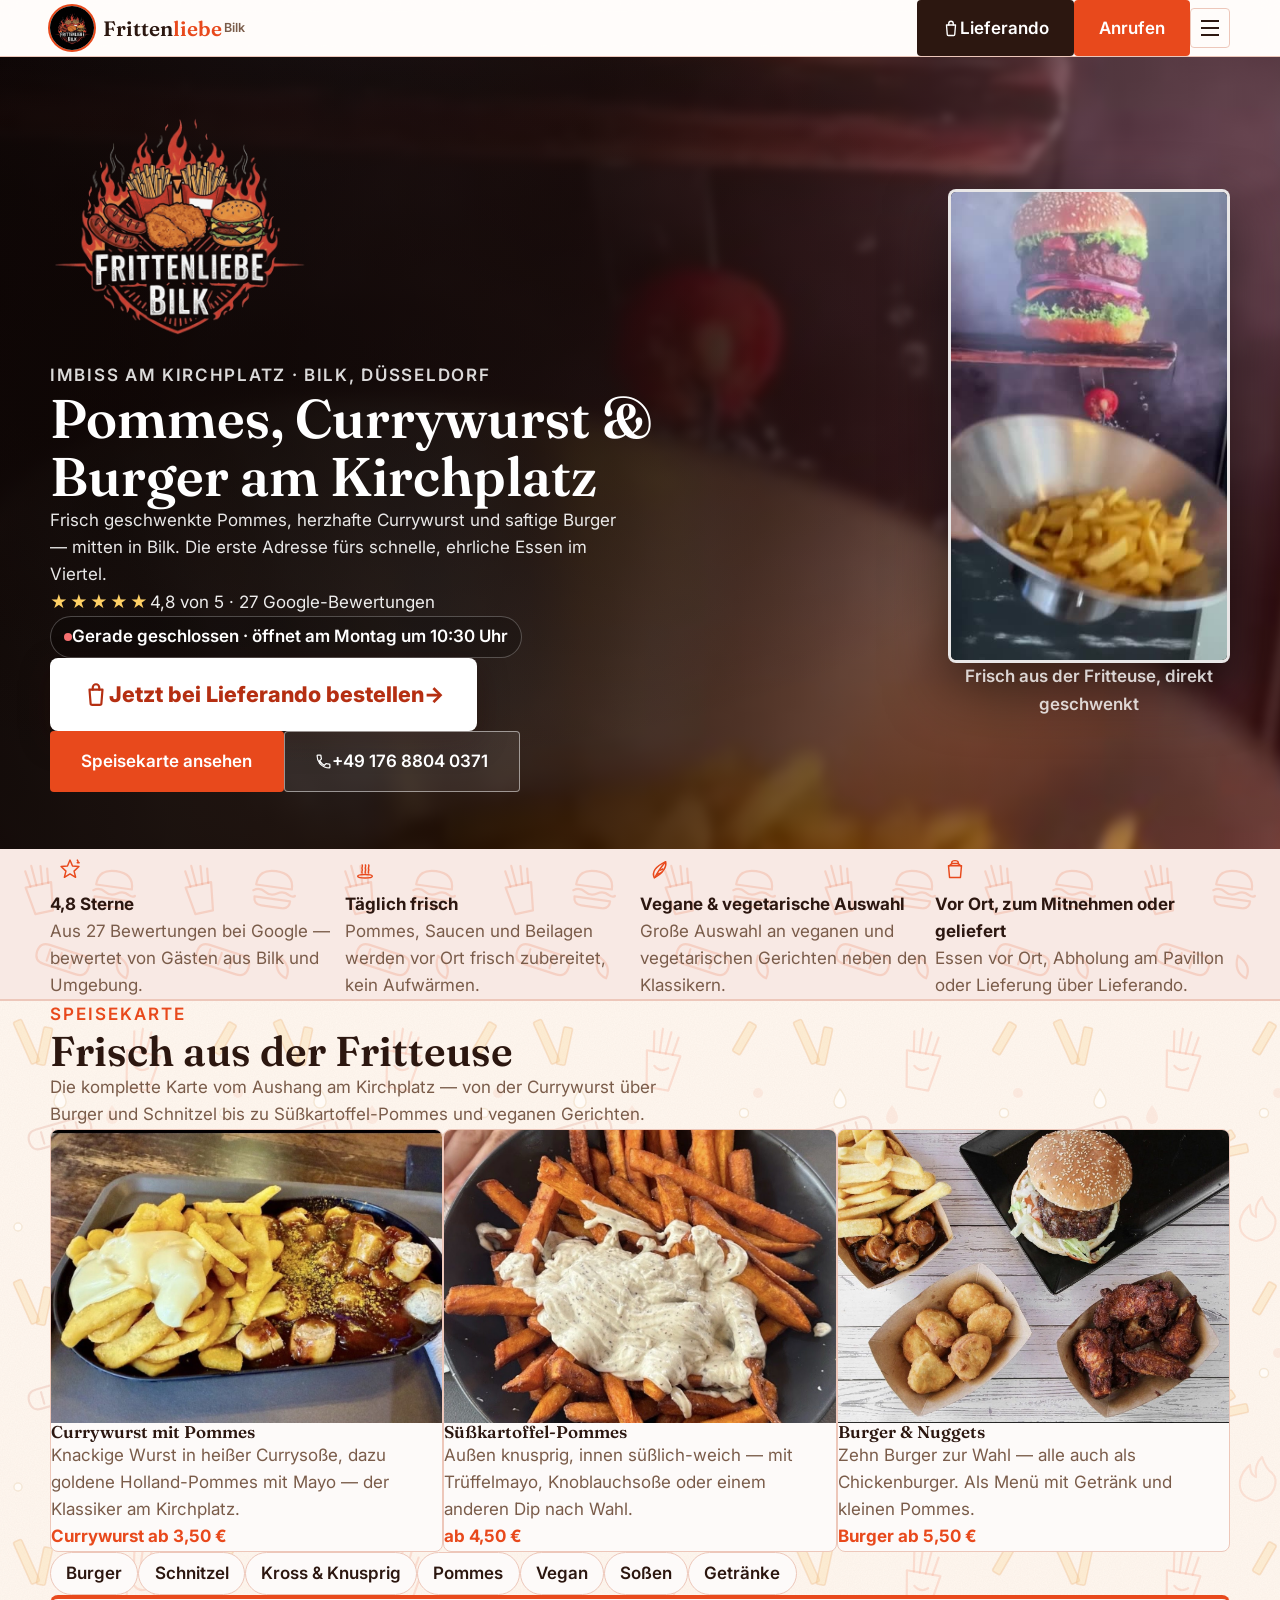
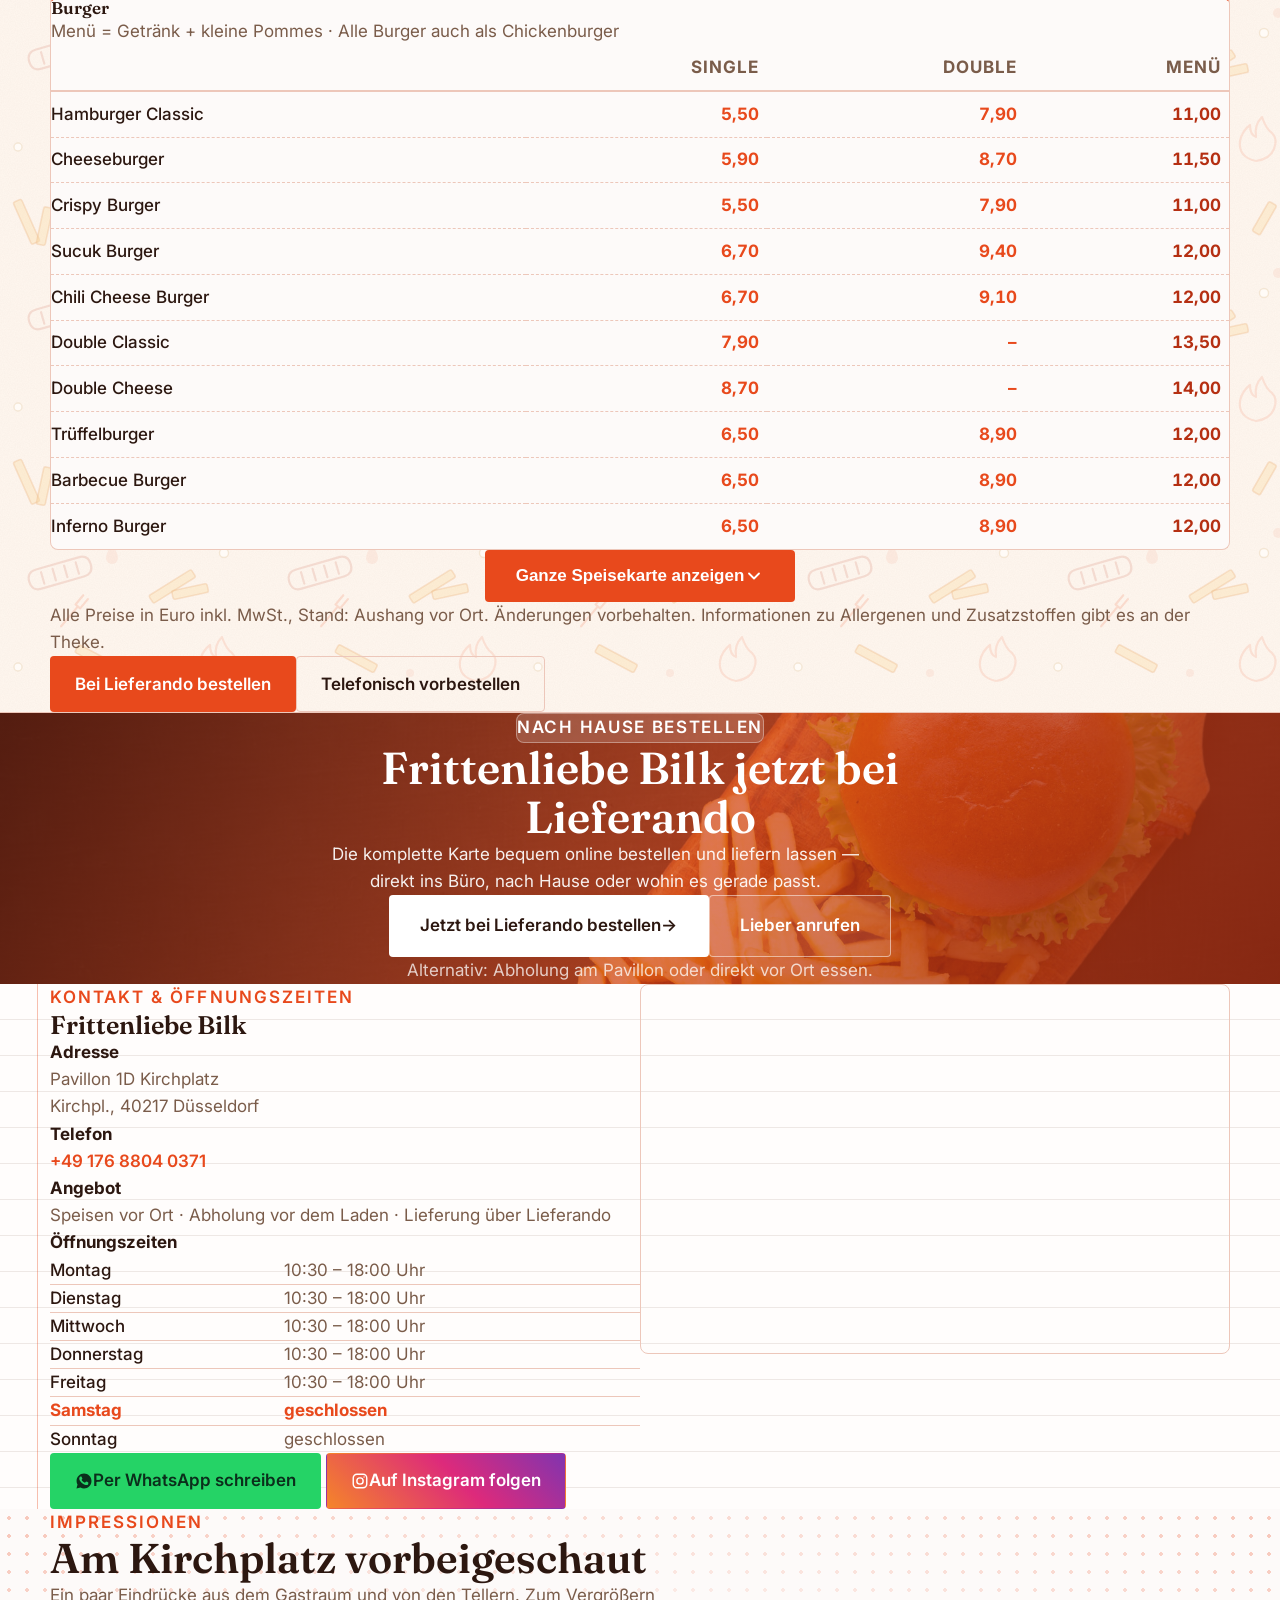
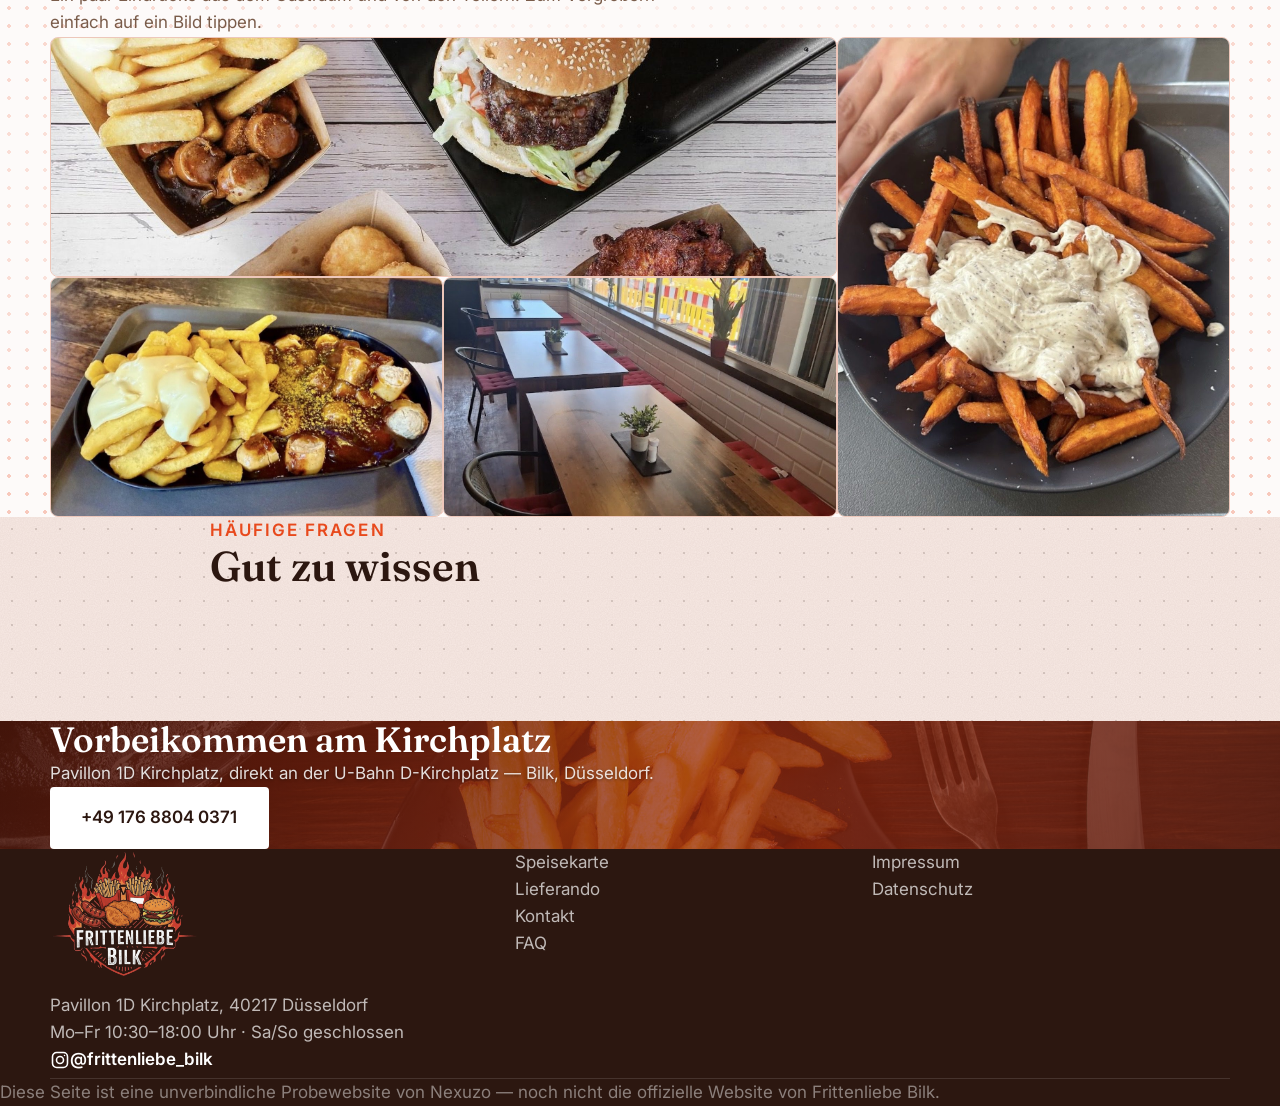
==== commit a3dc85ce: "Instagram-Account verlinken - Hamburger-Menü: Instagram-Karte mit @frittenliebe_bilk auf allen Seite" ====
--- a/index.html
+++ b/index.html
@@ -49,6 +49,10 @@
         <a href="bewertungen.html">Bewertungen</a>
         <a href="anfahrt.html">Anfahrt &amp; Bestellwege</a>
       </div>
+      <a class="nav__insta" href="https://www.instagram.com/frittenliebe_bilk/" target="_blank" rel="noopener">
+        <svg viewBox="0 0 24 24" fill="none" stroke="currentColor" stroke-width="1.9" stroke-linecap="round" stroke-linejoin="round" aria-hidden="true"><rect x="3" y="3" width="18" height="18" rx="5"/><circle cx="12" cy="12" r="4.2"/><circle cx="17.4" cy="6.6" r="0.9" fill="currentColor" stroke="none"/></svg>
+        <span>Folge uns auf Instagram <strong>@frittenliebe_bilk</strong></span>
+      </a>
     </div>
   </nav>
 </header>
@@ -408,6 +412,10 @@
           <svg viewBox="0 0 24 24" fill="currentColor" aria-hidden="true"><path d="M12.04 2c-5.5 0-9.96 4.46-9.96 9.96 0 1.76.46 3.42 1.26 4.86L2 22l5.34-1.28c1.39.72 2.96 1.13 4.7 1.13 5.5 0 9.96-4.46 9.96-9.96S17.54 2 12.04 2zm5.78 13.86c-.25.7-1.24 1.28-2.02 1.44-.55.11-1.26.2-3.66-.77-3.07-1.24-5.06-4.32-5.21-4.52-.15-.2-1.24-1.65-1.24-3.15s.78-2.23 1.06-2.53c.28-.3.6-.37.8-.37h.58c.19 0 .43-.04.68.5.25.56.84 1.94.92 2.08.08.14.13.3.02.5-.1.2-.15.32-.3.5-.15.18-.31.4-.44.53-.15.15-.3.31-.13.6.17.3.77 1.27 1.66 2.05 1.14 1.02 2.1 1.34 2.4 1.49.3.15.47.13.65-.07.18-.2.75-.87.95-1.17.2-.3.4-.25.66-.15.27.1 1.7.8 1.99.94.29.15.48.22.55.35.07.13.07.75-.18 1.45z"/></svg>
           Per WhatsApp schreiben
         </a>
+        <a class="btn btn--insta" href="https://www.instagram.com/frittenliebe_bilk/" target="_blank" rel="noopener">
+          <svg viewBox="0 0 24 24" fill="none" stroke="currentColor" stroke-width="1.9" stroke-linecap="round" stroke-linejoin="round" aria-hidden="true"><rect x="3" y="3" width="18" height="18" rx="5"/><circle cx="12" cy="12" r="4.2"/><circle cx="17.4" cy="6.6" r="0.9" fill="currentColor" stroke="none"/></svg>
+          Auf Instagram folgen
+        </a>
       </div>
 
       <div class="contact__map reveal-right">
@@ -525,6 +533,7 @@
       <img class="footer__logo-img" src="assets/logo.png" alt="Frittenliebe Bilk" width="560" height="534" loading="lazy">
       <p>Pavillon 1D Kirchplatz, 40217 Düsseldorf</p>
       <p>Mo–Fr 10:30–18:00 Uhr · Sa/So geschlossen</p>
+      <a class="footer__insta" href="https://www.instagram.com/frittenliebe_bilk/" target="_blank" rel="noopener"><svg viewBox="0 0 24 24" fill="none" stroke="currentColor" stroke-width="1.9" stroke-linecap="round" stroke-linejoin="round" aria-hidden="true"><rect x="3" y="3" width="18" height="18" rx="5"/><circle cx="12" cy="12" r="4.2"/><circle cx="17.4" cy="6.6" r="0.9" fill="currentColor" stroke="none"/></svg><span>@frittenliebe_bilk</span></a>
     </div>
     <div class="footer__links">
       <a href="#speisekarte">Speisekarte</a>
--- a/style.css
+++ b/style.css
@@ -210,6 +210,18 @@
 .btn--whatsapp svg { width: 18px; height: 18px; }
 .btn--whatsapp:hover { box-shadow: var(--shadow-3); background: #21bd5a; }
 
+.btn--insta {
+  margin-top: var(--size-6);
+  margin-left: var(--size-2);
+  background: linear-gradient(45deg, #f58529, #dd2a7b 55%, #8134af);
+  color: #fff;
+}
+.btn--insta svg { width: 18px; height: 18px; }
+.btn--insta:hover { box-shadow: var(--shadow-3); }
+@media (max-width: 480px) {
+  .btn--insta { margin-left: 0; margin-top: var(--size-3); }
+}
+
 .btn--lg { padding: 1rem 1.9rem; font-size: var(--font-size-2); }
 
 .btn__phone-icon {
@@ -328,6 +340,23 @@
 @media (prefers-reduced-motion: reduce) {
   .nav__menu.is-open { animation: none; }
 }
+
+.nav__insta {
+  grid-column: 1 / -1;
+  display: flex;
+  align-items: center;
+  gap: var(--size-3);
+  padding: var(--size-3) var(--size-4);
+  border: 1px solid var(--color-border);
+  border-radius: var(--radius);
+  background: var(--color-surface);
+  color: var(--color-ink);
+  text-decoration: none;
+  transition: border-color 0.2s ease;
+}
+.nav__insta svg { width: 26px; height: 26px; color: #dd2a7b; flex-shrink: 0; }
+.nav__insta strong { color: var(--color-accent); }
+.nav__insta:hover { border-color: var(--color-accent); }
 
 /* Kopfbereich der Unterseiten */
 .page-hero {
@@ -1286,6 +1315,17 @@
 .footer__logo { font-family: var(--font-display); font-size: 1.2rem; color: #fff; margin-bottom: var(--size-3); }
 .footer__logo span { color: #f2895a; }
 .footer__brand p { margin-bottom: var(--size-1); font-size: var(--font-size-0); }
+.footer__insta {
+  display: inline-flex;
+  align-items: center;
+  gap: var(--size-2);
+  margin-top: var(--size-3);
+  color: #fff;
+  font-weight: 600;
+  font-size: var(--font-size-0);
+}
+.footer__insta svg { width: 20px; height: 20px; }
+.footer__insta:hover { color: #f2895a; }
 .footer__links, .footer__legal { display: flex; flex-direction: column; gap: var(--size-2); font-size: var(--font-size-0); }
 .footer__links a:hover, .footer__legal a:hover { color: #fff; }
 .footer__probe {
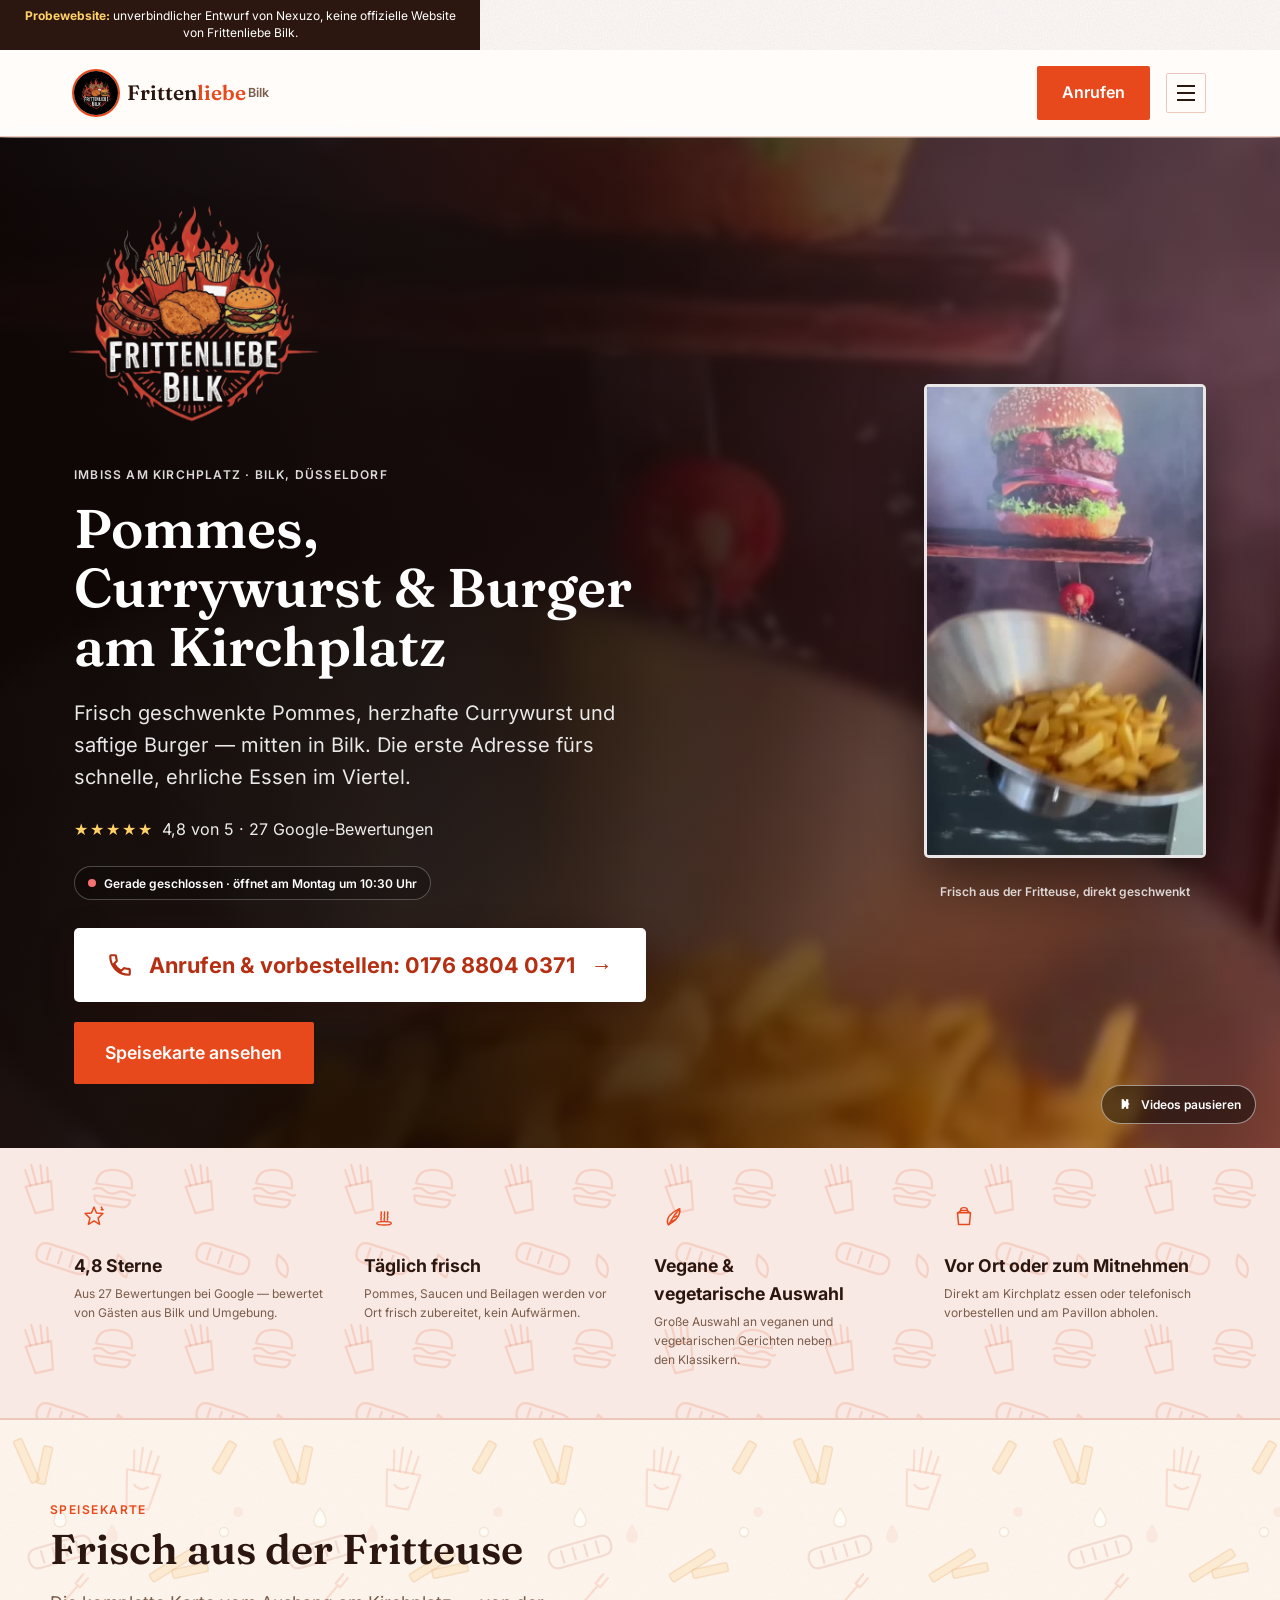
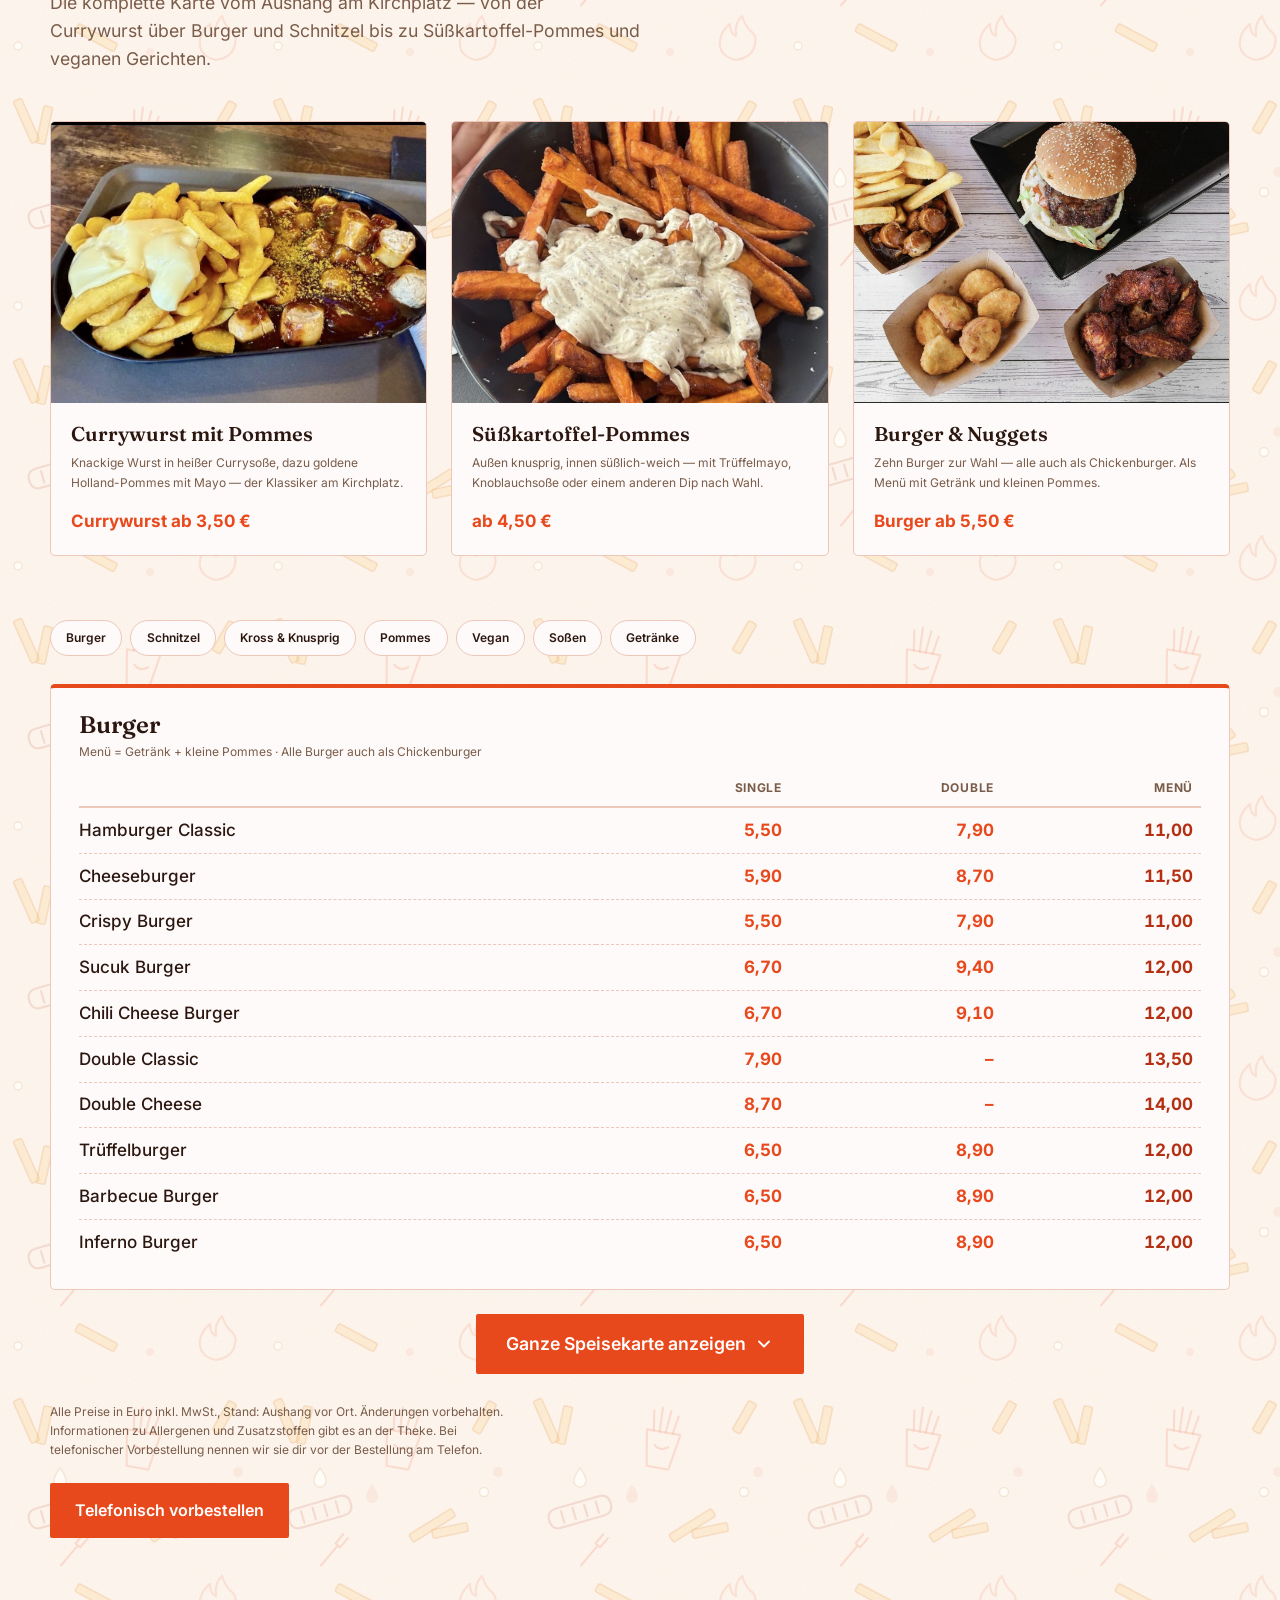
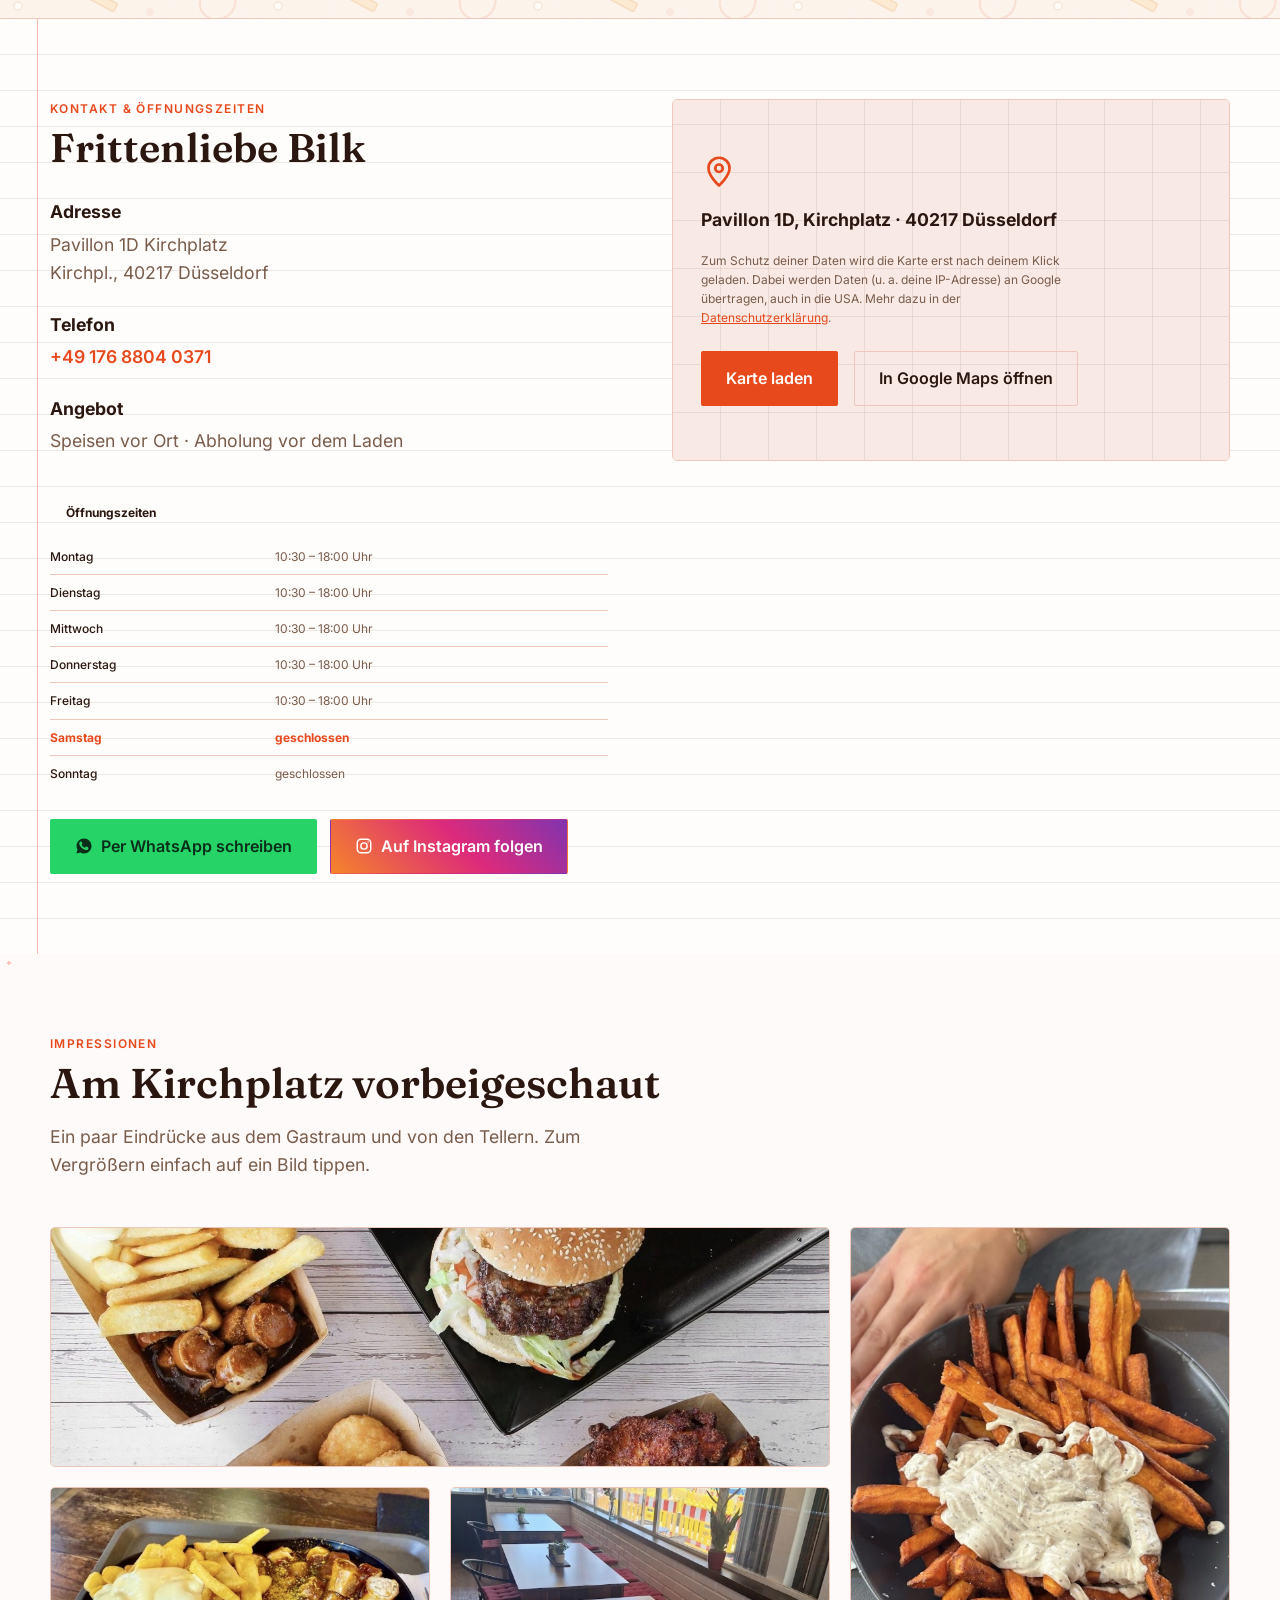
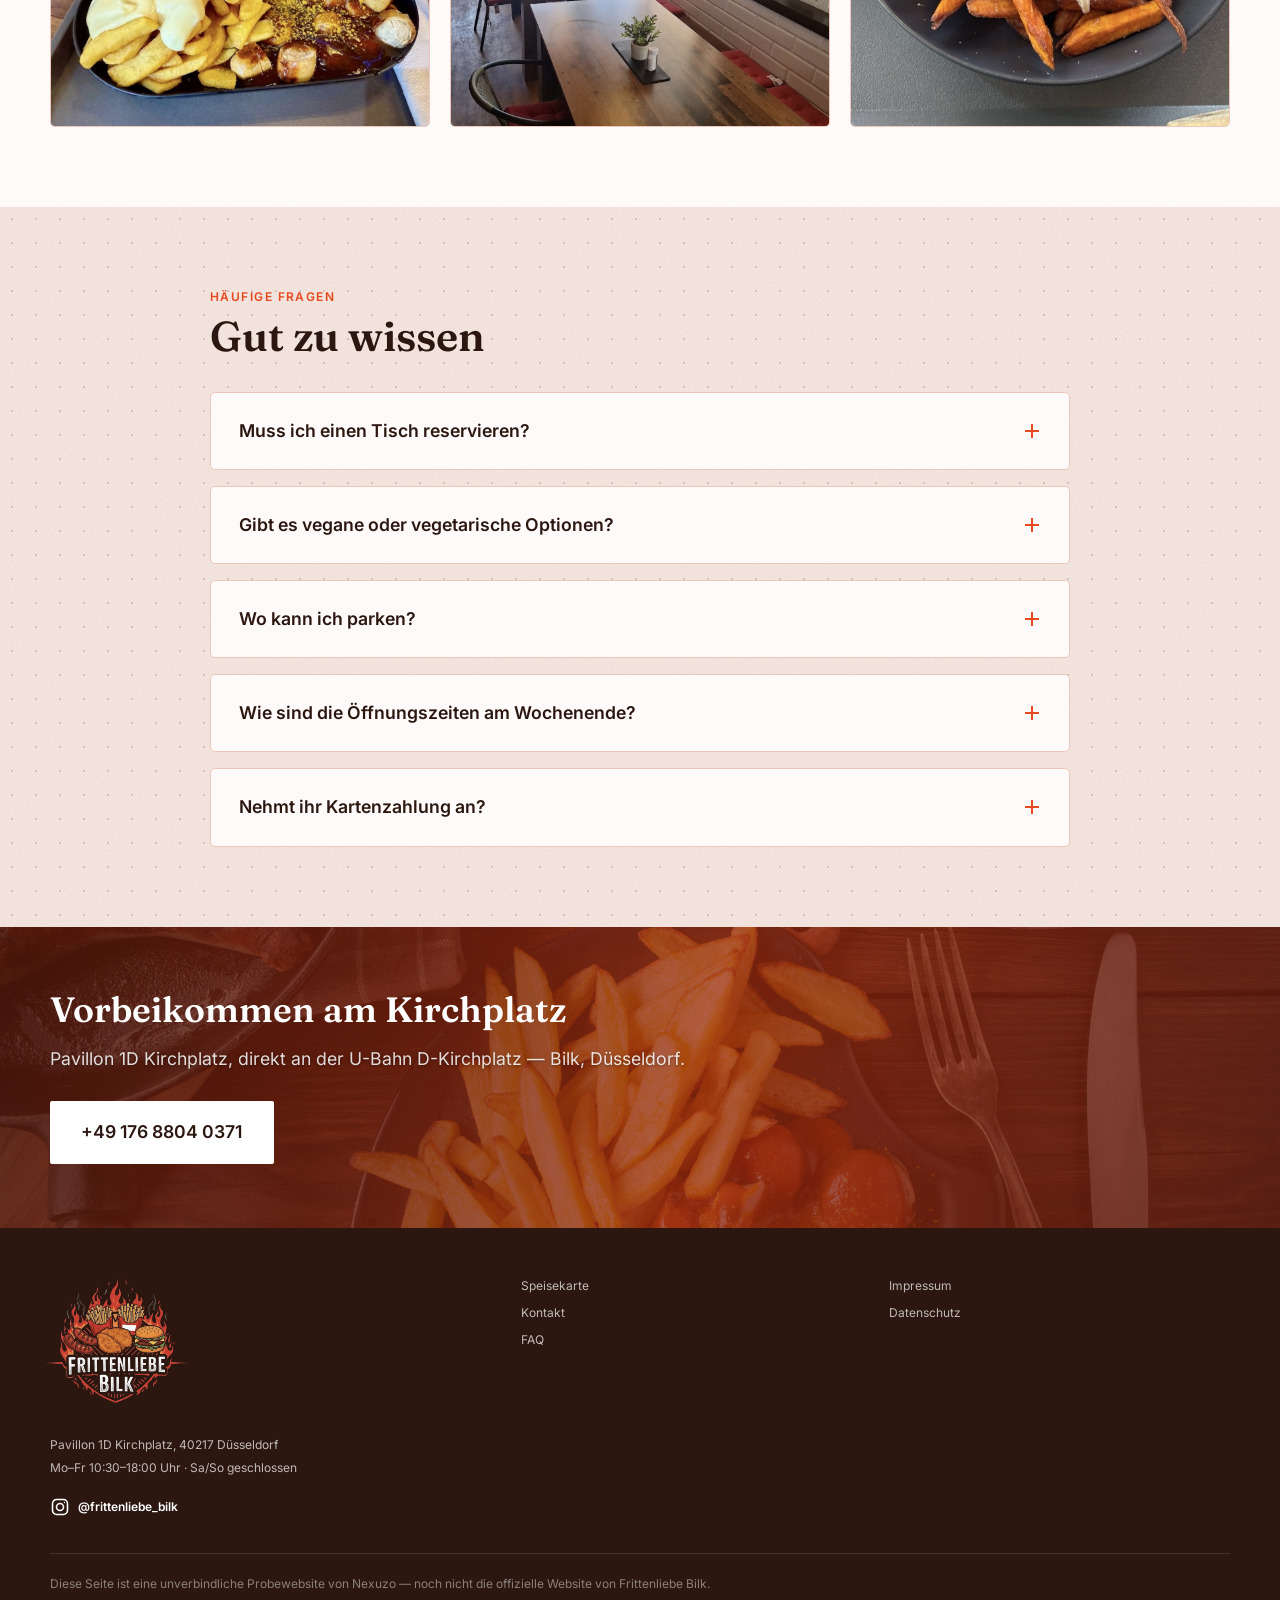
==== commit 4b790255: "Rechtliches überarbeiten, Datenschutz-Technik, Lieferando entfernen - Impressum nach § 5 DDG: Inhabe" ====
--- a/index.html
+++ b/index.html
@@ -4,12 +4,11 @@
 <meta charset="UTF-8">
 <meta name="viewport" content="width=device-width, initial-scale=1.0">
 <title>Frittenliebe Bilk – Imbiss am Kirchplatz, Düsseldorf</title>
-<meta name="description" content="Frittenliebe Bilk: frische Pommes, Currywurst, Burger und vegane Gerichte am Kirchplatz in Düsseldorf-Bilk. Speisen vor Ort, Abholung oder Lieferung.">
-<link rel="preconnect" href="https://fonts.googleapis.com">
-<link rel="preconnect" href="https://fonts.gstatic.com" crossorigin>
-<link href="https://fonts.googleapis.com/css2?family=Fraunces:ital,wght@0,500;0,600;0,700;1,500&family=Inter:wght@400;500;600;700&display=swap" rel="stylesheet">
-<link rel="stylesheet" href="https://unpkg.com/open-props">
-<link rel="stylesheet" href="https://unpkg.com/open-props/normalize.min.css">
+<meta name="description" content="Frittenliebe Bilk: frische Pommes, Currywurst, Burger und vegane Gerichte am Kirchplatz in Düsseldorf-Bilk. Speisen vor Ort oder Abholung.">
+<meta name="robots" content="noindex, nofollow">
+<link rel="stylesheet" href="assets/fonts/fonts.css">
+<link rel="stylesheet" href="assets/vendor/open-props.min.css">
+<link rel="stylesheet" href="assets/vendor/normalize.min.css">
 <link rel="stylesheet" href="style.css">
 <link rel="icon" type="image/png" href="favicon.png">
 <link rel="apple-touch-icon" href="apple-touch-icon.png">
@@ -19,14 +18,12 @@
 
 <a class="skip-link" href="#main">Zum Inhalt springen</a>
 
+<p class="probe-bar" role="note"><strong>Probewebsite:</strong> unverbindlicher Entwurf von Nexuzo, keine offizielle Website von Frittenliebe Bilk.</p>
+
 <header class="nav" id="top">
   <div class="nav__inner">
     <a class="nav__logo" href="#top"><img class="nav__logo-img" src="assets/logo-square.jpg" alt="" width="44" height="44">Fritten<span>liebe</span> <small>Bilk</small></a>
     <div class="nav__actions">
-      <a class="btn btn--lieferando" href="https://www.lieferando.de/speisekarte/frittenliebe-bilk" target="_blank" rel="noopener" aria-label="Bei Lieferando bestellen">
-        <svg class="btn__bag-icon" viewBox="0 0 24 24" fill="none" stroke="currentColor" stroke-width="1.8" stroke-linecap="round" stroke-linejoin="round" aria-hidden="true"><path d="M6 8h12l-1 12.5a1.5 1.5 0 0 1-1.5 1.5h-7a1.5 1.5 0 0 1-1.5-1.5L6 8z"/><path d="M9 8V6a3 3 0 0 1 6 0v2"/></svg>
-        <span class="btn__label">Lieferando</span>
-      </a>
       <a class="btn btn--primary nav__call" href="tel:+4917688040371">Anrufen</a>
       <button class="nav__toggle" id="nav-toggle" aria-expanded="false" aria-controls="nav-links" aria-label="Menü öffnen">
         <span></span><span></span><span></span>
@@ -38,7 +35,6 @@
       <div class="nav__group">
         <p class="nav__group-title">Startseite</p>
         <a href="#speisekarte">Speisekarte</a>
-        <a href="#lieferando">Lieferando</a>
         <a href="#kontakt">Kontakt &amp; Öffnungszeiten</a>
         <a href="#galerie">Impressionen</a>
         <a href="#faq">FAQ</a>
@@ -67,6 +63,10 @@
       data-poster-narrow="assets/pommes-shake-poster.jpg"
       aria-hidden="true"></video>
     <div class="hero__bg" aria-hidden="true"></div>
+    <button class="hero__pause" id="hero-pause" type="button" aria-pressed="false">
+      <svg viewBox="0 0 24 24" fill="currentColor" aria-hidden="true"><path data-icon-pause d="M7 5h3.5v14H7zM13.5 5H17v14h-3.5z"/><path data-icon-play d="M8 5l11 7-11 7z" hidden/></svg>
+      <span data-label>Videos pausieren</span>
+    </button>
     <div class="hero__inner">
     <div class="hero__content reveal-scale">
       <img class="hero__logo" src="assets/logo.png" alt="Logo von Frittenliebe Bilk" width="560" height="534">
@@ -81,22 +81,18 @@
         </div>
         <p class="hero__status" id="hero-status" data-status-badge>
           <span class="hero__status-dot" aria-hidden="true"></span>
-          <span data-status-text>Öffnungszeiten werden geprüft …</span>
+          <span data-status-text>Mo–Fr 10:30–18:00 Uhr</span>
         </p>
       </div>
 
-      <a class="btn btn--order" href="https://www.lieferando.de/speisekarte/frittenliebe-bilk" target="_blank" rel="noopener">
-        <svg class="btn__order-icon" viewBox="0 0 24 24" fill="none" stroke="currentColor" stroke-width="2" stroke-linecap="round" stroke-linejoin="round" aria-hidden="true"><path d="M6 8h12l-1 12.5a1.5 1.5 0 0 1-1.5 1.5h-7a1.5 1.5 0 0 1-1.5-1.5L6 8z"/><path d="M9 8V6a3 3 0 0 1 6 0v2"/></svg>
-        <span>Jetzt bei Lieferando bestellen</span>
+      <a class="btn btn--order" href="tel:+4917688040371">
+        <svg class="btn__order-icon" viewBox="0 0 24 24" fill="none" stroke="currentColor" stroke-width="2" stroke-linecap="round" stroke-linejoin="round" aria-hidden="true"><path d="M6.6 10.8c1.4 2.8 3.8 5.2 6.6 6.6l2.2-2.2c.3-.3.7-.4 1-.2 1.1.4 2.3.6 3.6.6.6 0 1 .4 1 1V20c0 .6-.4 1-1 1C10.6 21 3 13.4 3 4c0-.6.4-1 1-1h3.4c.6 0 1 .4 1 1 0 1.3.2 2.5.6 3.6.1.4 0 .8-.2 1l-2.2 2.2z"/></svg>
+        <span>Anrufen &amp; vorbestellen: 0176 8804 0371</span>
         <span class="btn__order-arrow" aria-hidden="true">→</span>
       </a>
 
       <div class="hero__actions">
         <a class="btn btn--primary btn--lg" href="#speisekarte">Speisekarte ansehen</a>
-        <a class="btn btn--ghost btn--lg" href="tel:+4917688040371">
-          <svg class="btn__phone-icon" viewBox="0 0 24 24" fill="none" stroke="currentColor" stroke-width="1.8" aria-hidden="true"><path d="M6.6 10.8c1.4 2.8 3.8 5.2 6.6 6.6l2.2-2.2c.3-.3.7-.4 1-.2 1.1.4 2.3.6 3.6.6.6 0 1 .4 1 1V20c0 .6-.4 1-1 1C10.6 21 3 13.4 3 4c0-.6.4-1 1-1h3.4c.6 0 1 .4 1 1 0 1.3.2 2.5.6 3.6.1.4 0 .8-.2 1l-2.2 2.2z"/></svg>
-          +49 176 8804 0371
-        </a>
       </div>
     </div>
 
@@ -153,8 +149,8 @@
             <path d="M8 12h16l-1.3 14.5H9.3L8 12z"/>
           </svg>
         </span>
-        <p class="usp__title">Vor Ort, zum Mitnehmen oder geliefert</p>
-        <p class="usp__text">Essen vor Ort, Abholung am Pavillon oder Lieferung über Lieferando.</p>
+        <p class="usp__title">Vor Ort oder zum Mitnehmen</p>
+        <p class="usp__text">Direkt am Kirchplatz essen oder telefonisch vorbestellen und am Pavillon abholen.</p>
       </div>
     </div>
   </section>
@@ -352,25 +348,11 @@
         </button>
       </div>
 
-      <p class="menu__note">Alle Preise in Euro inkl. MwSt., Stand: Aushang vor Ort. Änderungen vorbehalten. Informationen zu Allergenen und Zusatzstoffen gibt es an der Theke.</p>
+      <p class="menu__note">Alle Preise in Euro inkl. MwSt., Stand: Aushang vor Ort. Änderungen vorbehalten. Informationen zu Allergenen und Zusatzstoffen gibt es an der Theke. Bei telefonischer Vorbestellung nennen wir sie dir vor der Bestellung am Telefon.</p>
 
       <div class="menu__cta">
-        <a class="btn btn--primary" href="https://www.lieferando.de/speisekarte/frittenliebe-bilk" target="_blank" rel="noopener">Bei Lieferando bestellen</a>
-        <a class="btn btn--outline" href="tel:+4917688040371">Telefonisch vorbestellen</a>
-      </div>
-    </div>
-  </section>
-
-  <section class="lieferando" id="lieferando" aria-label="Lieferung über Lieferando">
-    <div class="lieferando__inner">
-      <p class="lieferando__eyebrow">Nach Hause bestellen</p>
-      <h2 class="lieferando__title">Frittenliebe Bilk jetzt bei Lieferando</h2>
-      <p class="lieferando__text">Die komplette Karte bequem online bestellen und liefern lassen — direkt ins Büro, nach Hause oder wohin es gerade passt.</p>
-      <div class="lieferando__actions">
-        <a class="btn btn--on-dark btn--lg" href="https://www.lieferando.de/speisekarte/frittenliebe-bilk" target="_blank" rel="noopener">Jetzt bei Lieferando bestellen<span aria-hidden="true"> →</span></a>
-        <a class="btn btn--ghost btn--lg" href="tel:+4917688040371">Lieber anrufen</a>
-      </div>
-      <p class="lieferando__note">Alternativ: Abholung am Pavillon oder direkt vor Ort essen.</p>
+        <a class="btn btn--primary" href="tel:+4917688040371">Telefonisch vorbestellen</a>
+      </div>
     </div>
   </section>
 
@@ -391,7 +373,7 @@
           </div>
           <div>
             <dt>Angebot</dt>
-            <dd>Speisen vor Ort · Abholung vor dem Laden · Lieferung über Lieferando</dd>
+            <dd>Speisen vor Ort · Abholung vor dem Laden</dd>
           </div>
         </dl>
 
@@ -418,13 +400,21 @@
         </a>
       </div>
 
-      <div class="contact__map reveal-right">
-        <iframe
-          title="Standort Frittenliebe Bilk auf Google Maps"
-          src="https://maps.google.com/maps?q=Frittenliebe%20Bilk%2C%20Kirchplatz%2C%2040217%20D%C3%BCsseldorf&z=16&output=embed"
-          loading="lazy"
-          referrerpolicy="no-referrer-when-downgrade">
-        </iframe>
+      <div class="contact__map reveal-right" id="map-consent"
+        data-map-src="https://maps.google.com/maps?q=Frittenliebe%20Bilk%2C%20Kirchplatz%2C%2040217%20D%C3%BCsseldorf&amp;z=16&amp;output=embed">
+        <div class="map-consent">
+          <svg class="map-consent__icon" viewBox="0 0 24 24" fill="none" stroke="currentColor" stroke-width="1.8" stroke-linecap="round" stroke-linejoin="round" aria-hidden="true"><path d="M12 21s-7-6.2-7-11.5A7 7 0 0 1 19 9.5C19 14.8 12 21 12 21z"/><circle cx="12" cy="9.5" r="2.5"/></svg>
+          <p class="map-consent__title">Pavillon 1D, Kirchplatz · 40217 Düsseldorf</p>
+          <p class="map-consent__text">
+            Zum Schutz deiner Daten wird die Karte erst nach deinem Klick geladen. Dabei werden Daten
+            (u.&nbsp;a. deine IP-Adresse) an Google übertragen, auch in die USA. Mehr dazu in der
+            <a href="datenschutz.html">Datenschutzerklärung</a>.
+          </p>
+          <div class="map-consent__actions">
+            <button class="btn btn--primary" type="button" data-map-load>Karte laden</button>
+            <a class="btn btn--outline" href="https://www.google.com/maps/search/?api=1&amp;query=Frittenliebe%20Bilk%2C%20Kirchplatz%2C%2040217%20D%C3%BCsseldorf" target="_blank" rel="noopener">In Google Maps öffnen</a>
+          </div>
+        </div>
       </div>
     </div>
   </section>
@@ -459,7 +449,7 @@
       <button class="lightbox__close" data-lightbox-close aria-label="Schließen">
         <svg viewBox="0 0 24 24" fill="none" stroke="currentColor" stroke-width="1.8"><path d="M5 5l14 14M19 5L5 19"/></svg>
       </button>
-      <img class="lightbox__media" id="lightbox-media" src="" alt="">
+      <img class="lightbox__media" id="lightbox-media" alt="">
       <p class="lightbox__caption" id="lightbox-caption"></p>
     </div>
   </div>
@@ -471,13 +461,6 @@
         <h2 class="section-title">Gut zu wissen</h2>
       </div>
       <div class="faq__list">
-        <div class="faq__item reveal-item">
-          <button class="faq__question" aria-expanded="false">
-            <span>Liefert ihr auch nach Hause?</span>
-            <span class="faq__icon" aria-hidden="true"></span>
-          </button>
-          <div class="faq__answer"><p>Ja, die Lieferung übernimmt Lieferando. Vor Ort ist außerdem Abholung möglich.</p></div>
-        </div>
         <div class="faq__item reveal-item">
           <button class="faq__question" aria-expanded="false">
             <span>Muss ich einen Tisch reservieren?</span>
@@ -537,7 +520,6 @@
     </div>
     <div class="footer__links">
       <a href="#speisekarte">Speisekarte</a>
-      <a href="#lieferando">Lieferando</a>
       <a href="#kontakt">Kontakt</a>
       <a href="#faq">FAQ</a>
     </div>
--- a/assets/fonts/fonts.css
+++ b/assets/fonts/fonts.css
@@ -0,0 +1,65 @@
+/* Schriften lokal gehostet (keine Verbindung zu Google Fonts). Lizenz: SIL Open Font License 1.1, siehe LICENSE-*.txt */
+@font-face {
+  font-family: 'Fraunces';
+  font-style: normal;
+  font-weight: 500;
+  font-display: swap;
+  src: url('fraunces-latin-500-normal.woff2') format('woff2');
+  unicode-range: U+0000-00FF, U+0131, U+0152-0153, U+02BB-02BC, U+02C6, U+02DA, U+02DC, U+0304, U+0308, U+0329, U+2000-206F, U+20AC, U+2122, U+2191, U+2193, U+2212, U+2215, U+FEFF, U+FFFD;
+}
+@font-face {
+  font-family: 'Fraunces';
+  font-style: normal;
+  font-weight: 600;
+  font-display: swap;
+  src: url('fraunces-latin-600-normal.woff2') format('woff2');
+  unicode-range: U+0000-00FF, U+0131, U+0152-0153, U+02BB-02BC, U+02C6, U+02DA, U+02DC, U+0304, U+0308, U+0329, U+2000-206F, U+20AC, U+2122, U+2191, U+2193, U+2212, U+2215, U+FEFF, U+FFFD;
+}
+@font-face {
+  font-family: 'Fraunces';
+  font-style: normal;
+  font-weight: 700;
+  font-display: swap;
+  src: url('fraunces-latin-700-normal.woff2') format('woff2');
+  unicode-range: U+0000-00FF, U+0131, U+0152-0153, U+02BB-02BC, U+02C6, U+02DA, U+02DC, U+0304, U+0308, U+0329, U+2000-206F, U+20AC, U+2122, U+2191, U+2193, U+2212, U+2215, U+FEFF, U+FFFD;
+}
+@font-face {
+  font-family: 'Fraunces';
+  font-style: italic;
+  font-weight: 500;
+  font-display: swap;
+  src: url('fraunces-latin-500-italic.woff2') format('woff2');
+  unicode-range: U+0000-00FF, U+0131, U+0152-0153, U+02BB-02BC, U+02C6, U+02DA, U+02DC, U+0304, U+0308, U+0329, U+2000-206F, U+20AC, U+2122, U+2191, U+2193, U+2212, U+2215, U+FEFF, U+FFFD;
+}
+@font-face {
+  font-family: 'Inter';
+  font-style: normal;
+  font-weight: 400;
+  font-display: swap;
+  src: url('inter-latin-400-normal.woff2') format('woff2');
+  unicode-range: U+0000-00FF, U+0131, U+0152-0153, U+02BB-02BC, U+02C6, U+02DA, U+02DC, U+0304, U+0308, U+0329, U+2000-206F, U+20AC, U+2122, U+2191, U+2193, U+2212, U+2215, U+FEFF, U+FFFD;
+}
+@font-face {
+  font-family: 'Inter';
+  font-style: normal;
+  font-weight: 500;
+  font-display: swap;
+  src: url('inter-latin-500-normal.woff2') format('woff2');
+  unicode-range: U+0000-00FF, U+0131, U+0152-0153, U+02BB-02BC, U+02C6, U+02DA, U+02DC, U+0304, U+0308, U+0329, U+2000-206F, U+20AC, U+2122, U+2191, U+2193, U+2212, U+2215, U+FEFF, U+FFFD;
+}
+@font-face {
+  font-family: 'Inter';
+  font-style: normal;
+  font-weight: 600;
+  font-display: swap;
+  src: url('inter-latin-600-normal.woff2') format('woff2');
+  unicode-range: U+0000-00FF, U+0131, U+0152-0153, U+02BB-02BC, U+02C6, U+02DA, U+02DC, U+0304, U+0308, U+0329, U+2000-206F, U+20AC, U+2122, U+2191, U+2193, U+2212, U+2215, U+FEFF, U+FFFD;
+}
+@font-face {
+  font-family: 'Inter';
+  font-style: normal;
+  font-weight: 700;
+  font-display: swap;
+  src: url('inter-latin-700-normal.woff2') format('woff2');
+  unicode-range: U+0000-00FF, U+0131, U+0152-0153, U+02BB-02BC, U+02C6, U+02DA, U+02DC, U+0304, U+0308, U+0329, U+2000-206F, U+20AC, U+2122, U+2191, U+2193, U+2212, U+2215, U+FEFF, U+FFFD;
+}
--- a/assets/vendor/open-props.min.css
+++ b/assets/vendor/open-props.min.css
@@ -0,0 +1 @@
+:where(html){--font-system-ui:system-ui,-apple-system,Segoe UI,Roboto,Ubuntu,Cantarell,Noto Sans,sans-serif;--font-transitional:Charter,Bitstream Charter,Sitka Text,Cambria,serif;--font-old-style:Iowan Old Style,Palatino Linotype,URW Palladio L,P052,serif;--font-humanist:Seravek,Gill Sans Nova,Ubuntu,Calibri,DejaVu Sans,source-sans-pro,sans-serif;--font-geometric-humanist:Avenir,Montserrat,Corbel,URW Gothic,source-sans-pro,sans-serif;--font-classical-humanist:Optima,Candara,Noto Sans,source-sans-pro,sans-serif;--font-neo-grotesque:Inter,Roboto,Helvetica Neue,Arial Nova,Nimbus Sans,Arial,sans-serif;--font-monospace-slab-serif:Nimbus Mono PS,Courier New,monospace;--font-monospace-code:Dank Mono,Operator Mono,Inconsolata,Fira Mono,ui-monospace,SF Mono,Monaco,Droid Sans Mono,Source Code Pro,Cascadia Code,Menlo,Consolas,DejaVu Sans Mono,monospace;--font-industrial:Bahnschrift,DIN Alternate,Franklin Gothic Medium,Nimbus Sans Narrow,sans-serif-condensed,sans-serif;--font-rounded-sans:ui-rounded,Hiragino Maru Gothic ProN,Quicksand,Comfortaa,Manjari,Arial Rounded MT,Arial Rounded MT Bold,Calibri,source-sans-pro,sans-serif;--font-slab-serif:Rockwell,Rockwell Nova,Roboto Slab,DejaVu Serif,Sitka Small,serif;--font-antique:Superclarendon,Bookman Old Style,URW Bookman,URW Bookman L,Georgia Pro,Georgia,serif;--font-didone:Didot,Bodoni MT,Noto Serif Display,URW Palladio L,P052,Sylfaen,serif;--font-handwritten:Segoe Print,Bradley Hand,Chilanka,TSCu_Comic,casual,cursive;--font-sans:var(--font-system-ui);--font-serif:ui-serif,serif;--font-mono:var(--font-monospace-code);--font-weight-1:100;--font-weight-2:200;--font-weight-3:300;--font-weight-4:400;--font-weight-5:500;--font-weight-6:600;--font-weight-7:700;--font-weight-8:800;--font-weight-9:900;--font-lineheight-00:.95;--font-lineheight-0:1.1;--font-lineheight-1:1.25;--font-lineheight-2:1.375;--font-lineheight-3:1.5;--font-lineheight-4:1.75;--font-lineheight-5:2;--font-letterspacing-0:-.05em;--font-letterspacing-1:.025em;--font-letterspacing-2:.050em;--font-letterspacing-3:.075em;--font-letterspacing-4:.150em;--font-letterspacing-5:.500em;--font-letterspacing-6:.750em;--font-letterspacing-7:1em;--font-size-00:.5rem;--font-size-0:.75rem;--font-size-1:1rem;--font-size-2:1.1rem;--font-size-3:1.25rem;--font-size-4:1.5rem;--font-size-5:2rem;--font-size-6:2.5rem;--font-size-7:3rem;--font-size-8:3.5rem;--font-size-fluid-0:max(.75rem,min(2vw,1rem));--font-size-fluid-1:max(1rem,min(4vw,1.5rem));--font-size-fluid-2:max(1.5rem,min(6vw,2.5rem));--font-size-fluid-3:max(2rem,min(9vw,3.5rem));--size-000:-.5rem;--size-00:-.25rem;--size-1:.25rem;--size-2:.5rem;--size-3:1rem;--size-4:1.25rem;--size-5:1.5rem;--size-6:1.75rem;--size-7:2rem;--size-8:3rem;--size-9:4rem;--size-10:5rem;--size-11:7.5rem;--size-12:10rem;--size-13:15rem;--size-14:20rem;--size-15:30rem;--size-px-000:-8px;--size-px-00:-4px;--size-px-1:4px;--size-px-2:8px;--size-px-3:16px;--size-px-4:20px;--size-px-5:24px;--size-px-6:28px;--size-px-7:32px;--size-px-8:48px;--size-px-9:64px;--size-px-10:80px;--size-px-11:120px;--size-px-12:160px;--size-px-13:240px;--size-px-14:320px;--size-px-15:480px;--size-fluid-1:max(.5rem,min(1vw,1rem));--size-fluid-2:max(1rem,min(2vw,1.5rem));--size-fluid-3:max(1.5rem,min(3vw,2rem));--size-fluid-4:max(2rem,min(4vw,3rem));--size-fluid-5:max(4rem,min(5vw,5rem));--size-fluid-6:max(5rem,min(7vw,7.5rem));--size-fluid-7:max(7.5rem,min(10vw,10rem));--size-fluid-8:max(10rem,min(20vw,15rem));--size-fluid-9:max(15rem,min(30vw,20rem));--size-fluid-10:max(20rem,min(40vw,30rem));--size-content-1:20ch;--size-content-2:45ch;--size-content-3:60ch;--size-header-1:20ch;--size-header-2:25ch;--size-header-3:35ch;--size-xxs:240px;--size-xs:360px;--size-sm:480px;--size-md:768px;--size-lg:1024px;--size-xl:1440px;--size-xxl:1920px;--size-relative-000:-.5ch;--size-relative-00:-.25ch;--size-relative-1:.25ch;--size-relative-2:.5ch;--size-relative-3:1ch;--size-relative-4:1.25ch;--size-relative-5:1.5ch;--size-relative-6:1.75ch;--size-relative-7:2ch;--size-relative-8:3ch;--size-relative-9:4ch;--size-relative-10:5ch;--size-relative-11:7.5ch;--size-relative-12:10ch;--size-relative-13:15ch;--size-relative-14:20ch;--size-relative-15:30ch;--ease-1:cubic-bezier(.25,0,.5,1);--ease-2:cubic-bezier(.25,0,.4,1);--ease-3:cubic-bezier(.25,0,.3,1);--ease-4:cubic-bezier(.25,0,.2,1);--ease-5:cubic-bezier(.25,0,.1,1);--ease-in-1:cubic-bezier(.25,0,1,1);--ease-in-2:cubic-bezier(.50,0,1,1);--ease-in-3:cubic-bezier(.70,0,1,1);--ease-in-4:cubic-bezier(.90,0,1,1);--ease-in-5:cubic-bezier(1,0,1,1);--ease-out-1:cubic-bezier(0,0,.75,1);--ease-out-2:cubic-bezier(0,0,.50,1);--ease-out-3:cubic-bezier(0,0,.3,1);--ease-out-4:cubic-bezier(0,0,.1,1);--ease-out-5:cubic-bezier(0,0,0,1);--ease-in-out-1:cubic-bezier(.1,0,.9,1);--ease-in-out-2:cubic-bezier(.3,0,.7,1);--ease-in-out-3:cubic-bezier(.5,0,.5,1);--ease-in-out-4:cubic-bezier(.7,0,.3,1);--ease-in-out-5:cubic-bezier(.9,0,.1,1);--ease-elastic-out-1:cubic-bezier(.5,.75,.75,1.25);--ease-elastic-out-2:cubic-bezier(.5,1,.75,1.25);--ease-elastic-out-3:cubic-bezier(.5,1.25,.75,1.25);--ease-elastic-out-4:cubic-bezier(.5,1.5,.75,1.25);--ease-elastic-out-5:cubic-bezier(.5,1.75,.75,1.25);--ease-elastic-in-1:cubic-bezier(.5,-0.25,.75,1);--ease-elastic-in-2:cubic-bezier(.5,-0.50,.75,1);--ease-elastic-in-3:cubic-bezier(.5,-0.75,.75,1);--ease-elastic-in-4:cubic-bezier(.5,-1.00,.75,1);--ease-elastic-in-5:cubic-bezier(.5,-1.25,.75,1);--ease-elastic-in-out-1:cubic-bezier(.5,-.1,.1,1.5);--ease-elastic-in-out-2:cubic-bezier(.5,-.3,.1,1.5);--ease-elastic-in-out-3:cubic-bezier(.5,-.5,.1,1.5);--ease-elastic-in-out-4:cubic-bezier(.5,-.7,.1,1.5);--ease-elastic-in-out-5:cubic-bezier(.5,-.9,.1,1.5);--ease-step-1:steps(2);--ease-step-2:steps(3);--ease-step-3:steps(4);--ease-step-4:steps(7);--ease-step-5:steps(10);--ease-elastic-1:var(--ease-elastic-out-1);--ease-elastic-2:var(--ease-elastic-out-2);--ease-elastic-3:var(--ease-elastic-out-3);--ease-elastic-4:var(--ease-elastic-out-4);--ease-elastic-5:var(--ease-elastic-out-5);--ease-squish-1:var(--ease-elastic-in-out-1);--ease-squish-2:var(--ease-elastic-in-out-2);--ease-squish-3:var(--ease-elastic-in-out-3);--ease-squish-4:var(--ease-elastic-in-out-4);--ease-squish-5:var(--ease-elastic-in-out-5);--ease-spring-1:linear(0,0.006,0.025 2.8%,0.101 6.1%,0.539 18.9%,0.721 25.3%,0.849 31.5%,0.937 38.1%,0.968 41.8%,0.991 45.7%,1.006 50.1%,1.015 55%,1.017 63.9%,1.001);--ease-spring-2:linear(0,0.007,0.029 2.2%,0.118 4.7%,0.625 14.4%,0.826 19%,0.902,0.962,1.008 26.1%,1.041 28.7%,1.064 32.1%,1.07 36%,1.061 40.5%,1.015 53.4%,0.999 61.6%,0.995 71.2%,1);--ease-spring-3:linear(0,0.009,0.035 2.1%,0.141 4.4%,0.723 12.9%,0.938 16.7%,1.017,1.077,1.121,1.149 24.3%,1.159,1.163,1.161,1.154 29.9%,1.129 32.8%,1.051 39.6%,1.017 43.1%,0.991,0.977 51%,0.974 53.8%,0.975 57.1%,0.997 69.8%,1.003 76.9%,1);--ease-spring-4:linear(0,0.009,0.037 1.7%,0.153 3.6%,0.776 10.3%,1.001,1.142 16%,1.185,1.209 19%,1.215 19.9% 20.8%,1.199,1.165 25%,1.056 30.3%,1.008 33%,0.973,0.955 39.2%,0.953 41.1%,0.957 43.3%,0.998 53.3%,1.009 59.1% 63.7%,0.998 78.9%,1);--ease-spring-5:linear(0,0.01,0.04 1.6%,0.161 3.3%,0.816 9.4%,1.046,1.189 14.4%,1.231,1.254 17%,1.259,1.257 18.6%,1.236,1.194 22.3%,1.057 27%,0.999 29.4%,0.955 32.1%,0.942,0.935 34.9%,0.933,0.939 38.4%,1 47.3%,1.011,1.017 52.6%,1.016 56.4%,1 65.2%,0.996 70.2%,1.001 87.2%,1);--ease-bounce-1:linear(0,0.004,0.016,0.035,0.063,0.098,0.141,0.191,0.25,0.316,0.391 36.8%,0.563,0.766,1 58.8%,0.946,0.908 69.1%,0.895,0.885,0.879,0.878,0.879,0.885,0.895,0.908 89.7%,0.946,1);--ease-bounce-2:linear(0,0.004,0.016,0.035,0.063,0.098,0.141 15.1%,0.25,0.391,0.562,0.765,1,0.892 45.2%,0.849,0.815,0.788,0.769,0.757,0.753,0.757,0.769,0.788,0.815,0.85,0.892 75.2%,1 80.2%,0.973,0.954,0.943,0.939,0.943,0.954,0.973,1);--ease-bounce-3:linear(0,0.004,0.016,0.035,0.062,0.098,0.141 11.4%,0.25,0.39,0.562,0.764,1 30.3%,0.847 34.8%,0.787,0.737,0.699,0.672,0.655,0.65,0.656,0.672,0.699,0.738,0.787,0.847 61.7%,1 66.2%,0.946,0.908,0.885 74.2%,0.879,0.878,0.879,0.885 79.5%,0.908,0.946,1 87.4%,0.981,0.968,0.96,0.957,0.96,0.968,0.981,1);--ease-bounce-4:linear(0,0.004,0.016 3%,0.062,0.141,0.25,0.391,0.562 18.2%,1 24.3%,0.81,0.676 32.3%,0.629,0.595,0.575,0.568,0.575,0.595,0.629,0.676 48.2%,0.811,1 56.2%,0.918,0.86,0.825,0.814,0.825,0.86,0.918,1 77.2%,0.94 80.6%,0.925,0.92,0.925,0.94 87.5%,1 90.9%,0.974,0.965,0.974,1);--ease-bounce-5:linear(0,0.004,0.016 2.5%,0.063,0.141,0.25 10.1%,0.562,1 20.2%,0.783,0.627,0.534 30.9%,0.511,0.503,0.511,0.534 38%,0.627,0.782,1 48.7%,0.892,0.815,0.769 56.3%,0.757,0.753,0.757,0.769 61.3%,0.815,0.892,1 68.8%,0.908 72.4%,0.885,0.878,0.885,0.908 79.4%,1 83%,0.954 85.5%,0.943,0.939,0.943,0.954 90.5%,1 93%,0.977,0.97,0.977,1);--ease-circ-in:cubic-bezier(.6,.04,.98,.335);--ease-circ-in-out:cubic-bezier(.785,.135,.15,.86);--ease-circ-out:cubic-bezier(.075,.82,.165,1);--ease-cubic-in:cubic-bezier(.55,.055,.675,.19);--ease-cubic-in-out:cubic-bezier(.645,.045,.355,1);--ease-cubic-out:cubic-bezier(.215,.61,.355,1);--ease-expo-in:cubic-bezier(.95,.05,.795,.035);--ease-expo-in-out:cubic-bezier(1,0,0,1);--ease-expo-out:cubic-bezier(.19,1,.22,1);--ease-quad-in:cubic-bezier(.55,.085,.68,.53);--ease-quad-in-out:cubic-bezier(.455,.03,.515,.955);--ease-quad-out:cubic-bezier(.25,.46,.45,.94);--ease-quart-in:cubic-bezier(.895,.03,.685,.22);--ease-quart-in-out:cubic-bezier(.77,0,.175,1);--ease-quart-out:cubic-bezier(.165,.84,.44,1);--ease-quint-in:cubic-bezier(.755,.05,.855,.06);--ease-quint-in-out:cubic-bezier(.86,0,.07,1);--ease-quint-out:cubic-bezier(.23,1,.32,1);--ease-sine-in:cubic-bezier(.47,0,.745,.715);--ease-sine-in-out:cubic-bezier(.445,.05,.55,.95);--ease-sine-out:cubic-bezier(.39,.575,.565,1);--layer-1:1;--layer-2:2;--layer-3:3;--layer-4:4;--layer-5:5;--layer-important:2147483647;--shadow-color:220 3% 15%;--shadow-strength:1%;--shadow-strength-3:calc(var(--shadow-strength) + 2%);--shadow-strength-4:calc(var(--shadow-strength) + 3%);--shadow-strength-5:calc(var(--shadow-strength) + 4%);--shadow-strength-6:calc(var(--shadow-strength) + 5%);--shadow-strength-7:calc(var(--shadow-strength) + 6%);--shadow-strength-8:calc(var(--shadow-strength) + 7%);--shadow-strength-10:calc(var(--shadow-strength) + 9%);--inner-shadow-highlight:inset 0 -.5px 0 0 #fff,inset 0 .5px 0 0 rgba(0,0,0,.067);--shadow-1:0 1px 2px -1px hsl(var(--shadow-color)/var(--shadow-strength-10));--shadow-2:0 3px 5px -2px hsl(var(--shadow-color)/var(--shadow-strength-4)),0 7px 14px -5px hsl(var(--shadow-color)/var(--shadow-strength-6));--shadow-3:0 -1px 3px 0 hsl(var(--shadow-color)/var(--shadow-strength-3)),0 1px 2px -5px hsl(var(--shadow-color)/var(--shadow-strength-3)),0 2px 5px -5px hsl(var(--shadow-color)/var(--shadow-strength-5)),0 4px 12px -5px hsl(var(--shadow-color)/var(--shadow-strength-6)),0 12px 15px -5px hsl(var(--shadow-color)/var(--shadow-strength-8));--shadow-4:0 -2px 5px 0 hsl(var(--shadow-color)/var(--shadow-strength-3)),0 1px 1px -2px hsl(var(--shadow-color)/var(--shadow-strength-4)),0 2px 2px -2px hsl(var(--shadow-color)/var(--shadow-strength-4)),0 5px 5px -2px hsl(var(--shadow-color)/var(--shadow-strength-5)),0 9px 9px -2px hsl(var(--shadow-color)/var(--shadow-strength-6)),0 16px 16px -2px hsl(var(--shadow-color)/var(--shadow-strength-7));--shadow-5:0 -1px 2px 0 hsl(var(--shadow-color)/var(--shadow-strength-3)),0 2px 1px -2px hsl(var(--shadow-color)/var(--shadow-strength-4)),0 5px 5px -2px hsl(var(--shadow-color)/var(--shadow-strength-4)),0 10px 10px -2px hsl(var(--shadow-color)/var(--shadow-strength-5)),0 20px 20px -2px hsl(var(--shadow-color)/var(--shadow-strength-6)),0 40px 40px -2px hsl(var(--shadow-color)/var(--shadow-strength-8));--shadow-6:0 -1px 2px 0 hsl(var(--shadow-color)/var(--shadow-strength-3)),0 3px 2px -2px hsl(var(--shadow-color)/var(--shadow-strength-4)),0 7px 5px -2px hsl(var(--shadow-color)/var(--shadow-strength-4)),0 12px 10px -2px hsl(var(--shadow-color)/var(--shadow-strength-5)),0 22px 18px -2px hsl(var(--shadow-color)/var(--shadow-strength-6)),0 41px 33px -2px hsl(var(--shadow-color)/var(--shadow-strength-7)),0 100px 80px -2px hsl(var(--shadow-color)/var(--shadow-strength-8));--inner-shadow-0:inset 0 0 0 1px hsl(var(--shadow-color)/var(--shadow-strength-10));--inner-shadow-1:inset 0 1px 2px 0 hsl(var(--shadow-color)/var(--shadow-strength-10)),var(--inner-shadow-highlight);--inner-shadow-2:inset 0 1px 4px 0 hsl(var(--shadow-color)/var(--shadow-strength-10)),var(--inner-shadow-highlight);--inner-shadow-3:inset 0 2px 8px 0 hsl(var(--shadow-color)/var(--shadow-strength-10)),var(--inner-shadow-highlight);--inner-shadow-4:inset 0 2px 14px 0 hsl(var(--shadow-color)/var(--shadow-strength-10)),var(--inner-shadow-highlight);--ratio-square:1;--ratio-landscape:4/3;--ratio-portrait:3/4;--ratio-widescreen:16/9;--ratio-ultrawide:18/5;--ratio-golden:1.6180/1;--gray-0:#f8f9fa;--gray-1:#f1f3f5;--gray-2:#e9ecef;--gray-3:#dee2e6;--gray-4:#ced4da;--gray-5:#adb5bd;--gray-6:#868e96;--gray-7:#495057;--gray-8:#343a40;--gray-9:#212529;--gray-10:#16191d;--gray-11:#0d0f12;--gray-12:#030507;--stone-0:#f8fafb;--stone-1:#f2f4f6;--stone-2:#ebedef;--stone-3:#e0e4e5;--stone-4:#d1d6d8;--stone-5:#b1b6b9;--stone-6:#979b9d;--stone-7:#7e8282;--stone-8:#666968;--stone-9:#50514f;--stone-10:#3a3a37;--stone-11:#252521;--stone-12:#121210;--red-0:#fff5f5;--red-1:#ffe3e3;--red-2:#ffc9c9;--red-3:#ffa8a8;--red-4:#ff8787;--red-5:#ff6b6b;--red-6:#fa5252;--red-7:#f03e3e;--red-8:#e03131;--red-9:#c92a2a;--red-10:#b02525;--red-11:#962020;--red-12:#7d1a1a;--pink-0:#fff0f6;--pink-1:#ffdeeb;--pink-2:#fcc2d7;--pink-3:#faa2c1;--pink-4:#f783ac;--pink-5:#f06595;--pink-6:#e64980;--pink-7:#d6336c;--pink-8:#c2255c;--pink-9:#a61e4d;--pink-10:#8c1941;--pink-11:#731536;--pink-12:#59102a;--purple-0:#f8f0fc;--purple-1:#f3d9fa;--purple-2:#eebefa;--purple-3:#e599f7;--purple-4:#da77f2;--purple-5:#cc5de8;--purple-6:#be4bdb;--purple-7:#ae3ec9;--purple-8:#9c36b5;--purple-9:#862e9c;--purple-10:#702682;--purple-11:#5a1e69;--purple-12:#44174f;--violet-0:#f3f0ff;--violet-1:#e5dbff;--violet-2:#d0bfff;--violet-3:#b197fc;--violet-4:#9775fa;--violet-5:#845ef7;--violet-6:#7950f2;--violet-7:#7048e8;--violet-8:#6741d9;--violet-9:#5f3dc4;--violet-10:#5235ab;--violet-11:#462d91;--violet-12:#3a2578;--indigo-0:#edf2ff;--indigo-1:#dbe4ff;--indigo-2:#bac8ff;--indigo-3:#91a7ff;--indigo-4:#748ffc;--indigo-5:#5c7cfa;--indigo-6:#4c6ef5;--indigo-7:#4263eb;--indigo-8:#3b5bdb;--indigo-9:#364fc7;--indigo-10:#2f44ad;--indigo-11:#283a94;--indigo-12:#21307a;--blue-0:#e7f5ff;--blue-1:#d0ebff;--blue-2:#a5d8ff;--blue-3:#74c0fc;--blue-4:#4dabf7;--blue-5:#339af0;--blue-6:#228be6;--blue-7:#1c7ed6;--blue-8:#1971c2;--blue-9:#1864ab;--blue-10:#145591;--blue-11:#114678;--blue-12:#0d375e;--cyan-0:#e3fafc;--cyan-1:#c5f6fa;--cyan-2:#99e9f2;--cyan-3:#66d9e8;--cyan-4:#3bc9db;--cyan-5:#22b8cf;--cyan-6:#15aabf;--cyan-7:#1098ad;--cyan-8:#0c8599;--cyan-9:#0b7285;--cyan-10:#095c6b;--cyan-11:#074652;--cyan-12:#053038;--teal-0:#e6fcf5;--teal-1:#c3fae8;--teal-2:#96f2d7;--teal-3:#63e6be;--teal-4:#38d9a9;--teal-5:#20c997;--teal-6:#12b886;--teal-7:#0ca678;--teal-8:#099268;--teal-9:#087f5b;--teal-10:#066649;--teal-11:#054d37;--teal-12:#033325;--green-0:#ebfbee;--green-1:#d3f9d8;--green-2:#b2f2bb;--green-3:#8ce99a;--green-4:#69db7c;--green-5:#51cf66;--green-6:#40c057;--green-7:#37b24d;--green-8:#2f9e44;--green-9:#2b8a3e;--green-10:#237032;--green-11:#1b5727;--green-12:#133d1b;--lime-0:#f4fce3;--lime-1:#e9fac8;--lime-2:#d8f5a2;--lime-3:#c0eb75;--lime-4:#a9e34b;--lime-5:#94d82d;--lime-6:#82c91e;--lime-7:#74b816;--lime-8:#66a80f;--lime-9:#5c940d;--lime-10:#4c7a0b;--lime-11:#3c6109;--lime-12:#2c4706;--yellow-0:#fff9db;--yellow-1:#fff3bf;--yellow-2:#ffec99;--yellow-3:#ffe066;--yellow-4:#ffd43b;--yellow-5:#fcc419;--yellow-6:#fab005;--yellow-7:#f59f00;--yellow-8:#f08c00;--yellow-9:#e67700;--yellow-10:#b35c00;--yellow-11:#804200;--yellow-12:#663500;--orange-0:#fff4e6;--orange-1:#ffe8cc;--orange-2:#ffd8a8;--orange-3:#ffc078;--orange-4:#ffa94d;--orange-5:#ff922b;--orange-6:#fd7e14;--orange-7:#f76707;--orange-8:#e8590c;--orange-9:#d9480f;--orange-10:#bf400d;--orange-11:#99330b;--orange-12:#802b09;--choco-0:#fff8dc;--choco-1:#fce1bc;--choco-2:#f7ca9e;--choco-3:#f1b280;--choco-4:#e99b62;--choco-5:#df8545;--choco-6:#d46e25;--choco-7:#bd5f1b;--choco-8:#a45117;--choco-9:#8a4513;--choco-10:#703a13;--choco-11:#572f12;--choco-12:#3d210d;--brown-0:#faf4eb;--brown-1:#ede0d1;--brown-2:#e0cab7;--brown-3:#d3b79e;--brown-4:#c5a285;--brown-5:#b78f6d;--brown-6:#a87c56;--brown-7:#956b47;--brown-8:#825b3a;--brown-9:#6f4b2d;--brown-10:#5e3a21;--brown-11:#4e2b15;--brown-12:#422412;--sand-0:#f8fafb;--sand-1:#e6e4dc;--sand-2:#d5cfbd;--sand-3:#c2b9a0;--sand-4:#aea58c;--sand-5:#9a9178;--sand-6:#867c65;--sand-7:#736a53;--sand-8:#5f5746;--sand-9:#4b4639;--sand-10:#38352d;--sand-11:#252521;--sand-12:#121210;--camo-0:#f9fbe7;--camo-1:#e8ed9c;--camo-2:#d2df4e;--camo-3:#c2ce34;--camo-4:#b5bb2e;--camo-5:#a7a827;--camo-6:#999621;--camo-7:#8c851c;--camo-8:#7e7416;--camo-9:#6d6414;--camo-10:#5d5411;--camo-11:#4d460e;--camo-12:#36300a;--jungle-0:#ecfeb0;--jungle-1:#def39a;--jungle-2:#d0e884;--jungle-3:#c2dd6e;--jungle-4:#b5d15b;--jungle-5:#a8c648;--jungle-6:#9bbb36;--jungle-7:#8fb024;--jungle-8:#84a513;--jungle-9:#7a9908;--jungle-10:#658006;--jungle-11:#516605;--jungle-12:#3d4d04;--gradient-space: ;--gradient-1:linear-gradient(to bottom right var(--gradient-space),#1f005c,#5b0060,#870160,#ac255e,#ca485c,#e16b5c,#f39060,#ffb56b);--gradient-2:linear-gradient(to bottom right var(--gradient-space),#48005c,#8300e2,#a269ff);--gradient-3:radial-gradient(circle at top right var(--gradient-space),#0ff,rgba(0,255,255,0)),radial-gradient(circle at bottom left var(--gradient-space),#ff1492,rgba(255,20,146,0));--gradient-4:linear-gradient(to bottom right var(--gradient-space),#00f5a0,#00d9f5);--gradient-5:conic-gradient(from -270deg at 75% 110% var(--gradient-space),#f0f,#fffaf0);--gradient-6:conic-gradient(from -90deg at top left var(--gradient-space),#000,#fff);--gradient-7:linear-gradient(to bottom right var(--gradient-space),#72c6ef,#004e8f);--gradient-8:conic-gradient(from 90deg at 50% 0% var(--gradient-space),#111,50%,#222,#111);--gradient-9:conic-gradient(from .5turn at bottom center var(--gradient-space),#add8e6,#fff);--gradient-10:conic-gradient(from 90deg at 40% -25% var(--gradient-space),gold,#f79d03,#ee6907,#e6390a,#de0d0d,#d61039,#cf1261,#c71585,#cf1261,#d61039,#de0d0d,#ee6907,#f79d03,gold,gold,gold);--gradient-11:conic-gradient(at bottom left var(--gradient-space),#ff1493,cyan);--gradient-12:conic-gradient(from 90deg at 25% -10% var(--gradient-space),#ff4500,#d3f340,#7bee85,#afeeee,#7bee85);--gradient-13:radial-gradient(circle at 50% 200% var(--gradient-space),#000142,#3b0083,#b300c3,#ff059f,#ff4661,#ffad86,#fff3c7);--gradient-14:conic-gradient(at top right var(--gradient-space),lime,cyan);--gradient-15:linear-gradient(to bottom right var(--gradient-space),#c7d2fe,#fecaca,#fef3c7);--gradient-16:radial-gradient(circle at 50% -250% var(--gradient-space),#374151,#111827,#000);--gradient-17:conic-gradient(from -90deg at 50% -25% var(--gradient-space),blue,#8a2be2);--gradient-18:linear-gradient(0deg var(--gradient-space),rgba(255,0,0,.8),rgba(255,0,0,0) 75%),linear-gradient(60deg var(--gradient-space),rgba(255,255,0,.8),rgba(255,255,0,0) 75%),linear-gradient(120deg var(--gradient-space),rgba(0,255,0,.8),rgba(0,255,0,0) 75%),linear-gradient(180deg var(--gradient-space),rgba(0,255,255,.8),rgba(0,255,255,0) 75%),linear-gradient(240deg var(--gradient-space),rgba(0,0,255,.8),rgba(0,0,255,0) 75%),linear-gradient(300deg var(--gradient-space),rgba(255,0,255,.8),rgba(255,0,255,0) 75%);--gradient-19:linear-gradient(to bottom right var(--gradient-space),#ffe259,#ffa751);--gradient-20:conic-gradient(from -135deg at -10% center var(--gradient-space),orange,#ff7715,#ff522a,#ff3f47,#ff5482,#ff69b4);--gradient-21:conic-gradient(from -90deg at 25% 115% var(--gradient-space),red,#f06,#f0c,#c0f,#60f,#00f,#00f,#00f,#00f);--gradient-22:linear-gradient(to bottom right var(--gradient-space),#acb6e5,#86fde8);--gradient-23:linear-gradient(to bottom right var(--gradient-space),#536976,#292e49);--gradient-24:conic-gradient(from .5turn at 0% 0% var(--gradient-space),#00c476,10%,#82b0ff,90%,#00c476);--gradient-25:conic-gradient(at 125% 50% var(--gradient-space),#b78cf7,#ff7c94,#ffcf0d,#ff7c94,#b78cf7);--gradient-26:linear-gradient(to bottom right var(--gradient-space),#9796f0,#fbc7d4);--gradient-27:conic-gradient(from .5turn at bottom left var(--gradient-space),#ff1493,#639);--gradient-28:conic-gradient(from -90deg at 50% 105% var(--gradient-space),#fff,orchid);--gradient-29:radial-gradient(circle at top right var(--gradient-space),#bfb3ff,rgba(191,179,255,0)),radial-gradient(circle at bottom left var(--gradient-space),#86acf9,rgba(134,172,249,0));--gradient-30:radial-gradient(circle at top right var(--gradient-space),#00ff80,rgba(0,255,128,0)),radial-gradient(circle at bottom left var(--gradient-space),#adffd6,rgba(173,255,214,0));--noise-1:url("data:image/svg+xml;charset=utf-8,%3Csvg viewBox='0 0 200 200' xmlns='http://www.w3.org/2000/svg'%3E%3Cfilter id='a'%3E%3CfeTurbulence type='fractalNoise' baseFrequency='.005' numOctaves='2' stitchTiles='stitch'/%3E%3C/filter%3E%3Crect width='100%25' height='100%25' filter='url(%23a)'/%3E%3C/svg%3E");--noise-2:url("data:image/svg+xml;charset=utf-8,%3Csvg viewBox='0 0 300 300' xmlns='http://www.w3.org/2000/svg'%3E%3Cfilter id='a'%3E%3CfeTurbulence type='fractalNoise' baseFrequency='.05' stitchTiles='stitch'/%3E%3C/filter%3E%3Crect width='100%25' height='100%25' filter='url(%23a)'/%3E%3C/svg%3E");--noise-3:url("data:image/svg+xml;charset=utf-8,%3Csvg viewBox='0 0 1024 1024' xmlns='http://www.w3.org/2000/svg'%3E%3Cfilter id='a'%3E%3CfeTurbulence type='fractalNoise' baseFrequency='.25' stitchTiles='stitch'/%3E%3C/filter%3E%3Crect width='100%25' height='100%25' filter='url(%23a)'/%3E%3C/svg%3E");--noise-4:url("data:image/svg+xml;charset=utf-8,%3Csvg viewBox='0 0 2056 2056' xmlns='http://www.w3.org/2000/svg'%3E%3Cfilter id='a'%3E%3CfeTurbulence type='fractalNoise' baseFrequency='.5' stitchTiles='stitch'/%3E%3C/filter%3E%3Crect width='100%25' height='100%25' filter='url(%23a)'/%3E%3C/svg%3E");--noise-5:url("data:image/svg+xml;charset=utf-8,%3Csvg viewBox='0 0 2056 2056' xmlns='http://www.w3.org/2000/svg'%3E%3Cfilter id='a'%3E%3CfeTurbulence type='fractalNoise' baseFrequency='.75' stitchTiles='stitch'/%3E%3C/filter%3E%3Crect width='100%25' height='100%25' filter='url(%23a)'/%3E%3C/svg%3E");--noise-filter-1:contrast(300%) brightness(100%);--noise-filter-2:contrast(200%) brightness(150%);--noise-filter-3:contrast(200%) brightness(250%);--noise-filter-4:contrast(200%) brightness(500%);--noise-filter-5:contrast(200%) brightness(1000%);--animation-fade-in:fade-in .5s var(--ease-3);--animation-fade-in-bloom:fade-in-bloom 2s var(--ease-3);--animation-fade-out:fade-out .5s var(--ease-3);--animation-fade-out-bloom:fade-out-bloom 2s var(--ease-3);--animation-scale-up:scale-up .5s var(--ease-3);--animation-scale-down:scale-down .5s var(--ease-3);--animation-slide-out-up:slide-out-up .5s var(--ease-3);--animation-slide-out-down:slide-out-down .5s var(--ease-3);--animation-slide-out-right:slide-out-right .5s var(--ease-3);--animation-slide-out-left:slide-out-left .5s var(--ease-3);--animation-slide-in-up:slide-in-up .5s var(--ease-3);--animation-slide-in-down:slide-in-down .5s var(--ease-3);--animation-slide-in-right:slide-in-right .5s var(--ease-3);--animation-slide-in-left:slide-in-left .5s var(--ease-3);--animation-shake-x:shake-x .75s var(--ease-out-5);--animation-shake-y:shake-y .75s var(--ease-out-5);--animation-shake-z:shake-z 1s var(--ease-in-out-3);--animation-spin:spin 2s linear infinite;--animation-ping:ping 5s var(--ease-out-3) infinite;--animation-blink:blink 1s var(--ease-out-3) infinite;--animation-float:float 3s var(--ease-in-out-3) infinite;--animation-bounce:bounce 2s var(--ease-squish-2) infinite;--animation-pulse:pulse 2s var(--ease-out-3) infinite;--border-size-1:1px;--border-size-2:2px;--border-size-3:5px;--border-size-4:10px;--border-size-5:25px;--radius-1:2px;--radius-2:5px;--radius-3:1rem;--radius-4:2rem;--radius-5:4rem;--radius-6:8rem;--radius-drawn-1:255px 15px 225px 15px/15px 225px 15px 255px;--radius-drawn-2:125px 10px 20px 185px/25px 205px 205px 25px;--radius-drawn-3:15px 255px 15px 225px/225px 15px 255px 15px;--radius-drawn-4:15px 25px 155px 25px/225px 150px 25px 115px;--radius-drawn-5:250px 25px 15px 20px/15px 80px 105px 115px;--radius-drawn-6:28px 100px 20px 15px/150px 30px 205px 225px;--radius-round:1e5px;--radius-blob-1:30% 70% 70% 30%/53% 30% 70% 47%;--radius-blob-2:53% 47% 34% 66%/63% 46% 54% 37%;--radius-blob-3:37% 63% 56% 44%/49% 56% 44% 51%;--radius-blob-4:63% 37% 37% 63%/43% 37% 63% 57%;--radius-blob-5:49% 51% 48% 52%/57% 44% 56% 43%;--radius-conditional-1:clamp(0px,calc(100vw - 100%) * 1e5,var(--radius-1));--radius-conditional-2:clamp(0px,calc(100vw - 100%) * 1e5,var(--radius-2));--radius-conditional-3:clamp(0px,calc(100vw - 100%) * 1e5,var(--radius-3));--radius-conditional-4:clamp(0px,calc(100vw - 100%) * 1e5,var(--radius-4));--radius-conditional-5:clamp(0px,calc(100vw - 100%) * 1e5,var(--radius-5));--radius-conditional-6:clamp(0px,calc(100vw - 100%) * 1e5,var(--radius-6));--palette-hue:250;--palette-hue-rotate-by:0;--palette-chroma:0.15;--color-1:oklch(98% calc(var(--palette-chroma)*0.03) calc(var(--palette-hue) + var(--palette-hue-rotate-by)*0));--color-2:oklch(97% calc(var(--palette-chroma)*0.06) calc(var(--palette-hue) + var(--palette-hue-rotate-by)*1));--color-3:oklch(93% calc(var(--palette-chroma)*0.1) calc(var(--palette-hue) + var(--palette-hue-rotate-by)*2));--color-4:oklch(84% calc(var(--palette-chroma)*0.12) calc(var(--palette-hue) + var(--palette-hue-rotate-by)*3));--color-5:oklch(80% calc(var(--palette-chroma)*0.16) calc(var(--palette-hue) + var(--palette-hue-rotate-by)*4));--color-6:oklch(71% calc(var(--palette-chroma)*0.19) calc(var(--palette-hue) + var(--palette-hue-rotate-by)*5));--color-7:oklch(66% calc(var(--palette-chroma)*0.2) calc(var(--palette-hue) + var(--palette-hue-rotate-by)*6));--color-8:oklch(58% calc(var(--palette-chroma)*0.21) calc(var(--palette-hue) + var(--palette-hue-rotate-by)*7));--color-9:oklch(53% calc(var(--palette-chroma)*0.2) calc(var(--palette-hue) + var(--palette-hue-rotate-by)*8));--color-10:oklch(49% calc(var(--palette-chroma)*0.19) calc(var(--palette-hue) + var(--palette-hue-rotate-by)*9));--color-11:oklch(42% calc(var(--palette-chroma)*0.17) calc(var(--palette-hue) + var(--palette-hue-rotate-by)*10));--color-12:oklch(35% calc(var(--palette-chroma)*0.15) calc(var(--palette-hue) + var(--palette-hue-rotate-by)*11));--color-13:oklch(27% calc(var(--palette-chroma)*0.12) calc(var(--palette-hue) + var(--palette-hue-rotate-by)*12));--color-14:oklch(20% calc(var(--palette-chroma)*0.09) calc(var(--palette-hue) + var(--palette-hue-rotate-by)*13));--color-15:oklch(16% calc(var(--palette-chroma)*0.07) calc(var(--palette-hue) + var(--palette-hue-rotate-by)*14));--color-16:oklch(10% calc(var(--palette-chroma)*0.05) calc(var(--palette-hue) + var(--palette-hue-rotate-by)*15))}@media (prefers-color-scheme:dark){:where(html){--shadow-color:220 40% 2%;--shadow-strength:25%;--inner-shadow-highlight:inset 0 -.5px 0 0 hsla(0,0%,100%,.067),inset 0 .5px 0 0 rgba(0,0,0,.467)}}@supports (background:linear-gradient(to right in oklab,#000,#fff)){:where(html){--gradient-space:in oklab}}@keyframes fade-in{to{opacity:1}}@keyframes fade-in-bloom{0%{filter:brightness(1) blur(20px);opacity:0}10%{filter:brightness(2) blur(10px);opacity:1}to{filter:brightness(1) blur(0);opacity:1}}@keyframes fade-out{to{opacity:0}}@keyframes fade-out-bloom{to{filter:brightness(1) blur(20px);opacity:0}10%{filter:brightness(2) blur(10px);opacity:1}0%{filter:brightness(1) blur(0);opacity:1}}@keyframes scale-up{to{transform:scale(1.25)}}@keyframes scale-down{to{transform:scale(.75)}}@keyframes slide-out-up{to{transform:translateY(-100%)}}@keyframes slide-out-down{to{transform:translateY(100%)}}@keyframes slide-out-right{to{transform:translateX(100%)}}@keyframes slide-out-left{to{transform:translateX(-100%)}}@keyframes slide-in-up{0%{transform:translateY(100%)}}@keyframes slide-in-down{0%{transform:translateY(-100%)}}@keyframes slide-in-right{0%{transform:translateX(-100%)}}@keyframes slide-in-left{0%{transform:translateX(100%)}}@keyframes shake-x{0%,to{transform:translateX(0)}20%{transform:translateX(-5%)}40%{transform:translateX(5%)}60%{transform:translateX(-5%)}80%{transform:translateX(5%)}}@keyframes shake-y{0%,to{transform:translateY(0)}20%{transform:translateY(-5%)}40%{transform:translateY(5%)}60%{transform:translateY(-5%)}80%{transform:translateY(5%)}}@keyframes shake-z{0%,to{transform:rotate(0deg)}20%{transform:rotate(-2deg)}40%{transform:rotate(2deg)}60%{transform:rotate(-2deg)}80%{transform:rotate(2deg)}}@keyframes spin{to{transform:rotate(1turn)}}@keyframes ping{90%,to{opacity:0;transform:scale(2)}}@keyframes blink{0%,to{opacity:1}50%{opacity:.5}}@keyframes float{50%{transform:translateY(-25%)}}@keyframes bounce{25%{transform:translateY(-20%)}40%{transform:translateY(-3%)}0%,60%,to{transform:translateY(0)}}@keyframes pulse{50%{transform:scale(.9)}}@media (prefers-color-scheme:dark){@keyframes fade-in-bloom{0%{filter:brightness(1) blur(20px);opacity:0}10%{filter:brightness(.5) blur(10px);opacity:1}to{filter:brightness(1) blur(0);opacity:1}}}@media (prefers-color-scheme:dark){@keyframes fade-out-bloom{to{filter:brightness(1) blur(20px);opacity:0}10%{filter:brightness(.5) blur(10px);opacity:1}0%{filter:brightness(1) blur(0);opacity:1}}}
--- a/style.css
+++ b/style.css
@@ -10,7 +10,6 @@
    7. Werte-Sektion
    8. Über uns
    9. Ablauf ("So läuft's ab")
-   9b. Lieferando (große Bestell-Sektion)
    10. Speisekarte (Karten, Preisliste, Dips)
    11. Galerie & Lightbox
    12. Bewertungen
@@ -195,11 +194,6 @@
 }
 .btn--on-dark:hover { box-shadow: var(--shadow-3); }
 
-.btn--lieferando {
-  background: var(--color-ink);
-  color: #fff;
-}
-.btn--lieferando:hover { box-shadow: var(--shadow-3); background: #000; }
 .btn__bag-icon { width: 18px; height: 18px; flex-shrink: 0; }
 
 .btn--whatsapp {
@@ -287,10 +281,6 @@
 .nav__logo span { color: var(--color-accent); }
 .nav__logo small { font-family: var(--font-body); font-weight: 600; font-size: 0.6em; color: var(--color-muted); margin-left: 0.2em; }
 
-@media (max-width: 980px) {
-  .btn--lieferando .btn__label { display: none; }
-  .btn--lieferando { padding: 0.7rem; }
-}
 /* Hamburger-Menü (auf allen Bildschirmgrößen) */
 .nav__menu {
   position: absolute;
@@ -760,54 +750,6 @@
 .process__step h3 { font-size: var(--font-size-3); margin-bottom: var(--size-2); }
 .process__step p { color: var(--color-muted); font-size: var(--font-size-0); }
 
-/* ---------- 9b. Lieferando ---------- */
-
-.lieferando {
-  position: relative;
-  overflow: hidden;
-  background:
-    linear-gradient(120deg, rgba(90,26,12,0.86) 0%, rgba(210,66,25,0.72) 55%, rgba(150,40,15,0.86) 100%),
-    url('assets/lieferando-burger.jpg') center 38% / cover no-repeat;
-  padding: var(--size-10) var(--size-5);
-  text-align: center;
-  color: #fff;
-}
-.lieferando__inner { position: relative; z-index: 1; max-width: 640px; margin: 0 auto; }
-.lieferando__eyebrow {
-  display: inline-block;
-  font-weight: 600;
-  letter-spacing: 0.1em;
-  text-transform: uppercase;
-  font-size: var(--font-size-0);
-  color: #fff;
-  background: rgba(255,255,255,0.16);
-  border: 1px solid rgba(255,255,255,0.34);
-  border-radius: var(--radius);
-  padding: var(--size-1) var(--size-3);
-  margin-bottom: var(--size-4);
-}
-.lieferando__title {
-  color: #fff;
-  font-size: clamp(2rem, 3.6vw, 2.8rem);
-  margin-bottom: var(--size-3);
-}
-.lieferando__text {
-  color: rgba(255,255,255,0.92);
-  max-width: 50ch;
-  margin: 0 auto var(--size-6);
-}
-.lieferando__actions {
-  display: flex;
-  flex-wrap: wrap;
-  justify-content: center;
-  gap: var(--size-3);
-}
-.lieferando__note {
-  margin-top: var(--size-5);
-  font-size: var(--font-size-0);
-  color: rgba(255,255,255,0.75);
-}
-
 /* ---------- 10. Menu ---------- */
 
 .menu {
@@ -1284,10 +1226,71 @@
   min-height: 360px;
 }
 .contact__map iframe {
+  display: block;
   width: 100%;
   height: 100%;
   min-height: 360px;
   border: 0;
+}
+
+/* Karte erst nach Klick laden (Zwei-Klick-Lösung) */
+.map-consent {
+  display: flex;
+  flex-direction: column;
+  justify-content: center;
+  gap: var(--size-3);
+  height: 100%;
+  min-height: 360px;
+  padding: var(--size-6);
+  background:
+    repeating-linear-gradient(0deg, transparent 0 47px, rgba(122,92,74,0.12) 47px 48px),
+    repeating-linear-gradient(90deg, transparent 0 47px, rgba(122,92,74,0.12) 47px 48px),
+    var(--color-surface);
+}
+.map-consent__icon { width: 36px; height: 36px; color: var(--color-accent); }
+.map-consent__title { font-weight: 700; color: var(--color-ink); }
+.map-consent__text { font-size: var(--font-size-0); color: var(--color-muted); max-width: 46ch; }
+.map-consent__text a { color: var(--color-accent); text-decoration: underline; }
+.map-consent__actions { display: flex; flex-wrap: wrap; gap: var(--size-3); margin-top: var(--size-2); }
+
+/* Hinweis: Probewebsite (oberhalb der Navigation) */
+.probe-bar {
+  background: #2c1710;
+  color: #fff;
+  font-size: var(--font-size-0);
+  text-align: center;
+  padding: 0.5rem var(--size-5);
+  line-height: 1.4;
+}
+.probe-bar strong { color: #ffd166; }
+
+/* Pause-Knopf für die Hero-Videos */
+.hero__pause {
+  position: absolute;
+  right: var(--size-5);
+  bottom: var(--size-5);
+  z-index: 2;
+  display: inline-flex;
+  align-items: center;
+  gap: var(--size-2);
+  padding: 0.55rem 0.9rem;
+  border: 1px solid rgba(255,255,255,0.5);
+  border-radius: 999px;
+  background: rgba(0,0,0,0.45);
+  color: #fff;
+  font-size: var(--font-size-0);
+  font-weight: 600;
+  cursor: pointer;
+}
+.hero__pause:hover { background: rgba(0,0,0,0.65); }
+.hero__pause:focus-visible { outline: 2px solid #fff; outline-offset: 3px; }
+.hero__pause svg { width: 16px; height: 16px; }
+
+.reviews__disclaimer {
+  margin-top: var(--size-5);
+  font-size: var(--font-size-0);
+  color: var(--color-muted);
+  max-width: 70ch;
 }
 
 /* ---------- 17. Footer ---------- */
@@ -1402,8 +1405,6 @@
 
 @media (max-width: 720px) {
   .nav__actions .btn--primary { display: none; }
-  .btn--lieferando .btn__label { display: none; }
-  .btn--lieferando { padding: 0.7rem; }
   .usp__inner { grid-template-columns: 1fr; }
   .values__grid { grid-template-columns: 1fr; }
   .menu__grid { grid-template-columns: 1fr; }
@@ -1421,7 +1422,7 @@
 
 @media print {
   .nav, .hero__bg, .hero__video, .hero__clip, .gallery, .lightbox, .cta-banner, .back-to-top,
-  .btn--whatsapp, .contact__map, .faq__icon, .values__deco, .lieferando { display: none !important; }
+  .btn--whatsapp, .contact__map, .faq__icon, .values__deco { display: none !important; }
   body { font-size: 12pt; color: #000; background: #fff; }
   a { color: #000; text-decoration: underline; }
   .hero { min-height: auto; color: #000; padding: 1rem 0; }
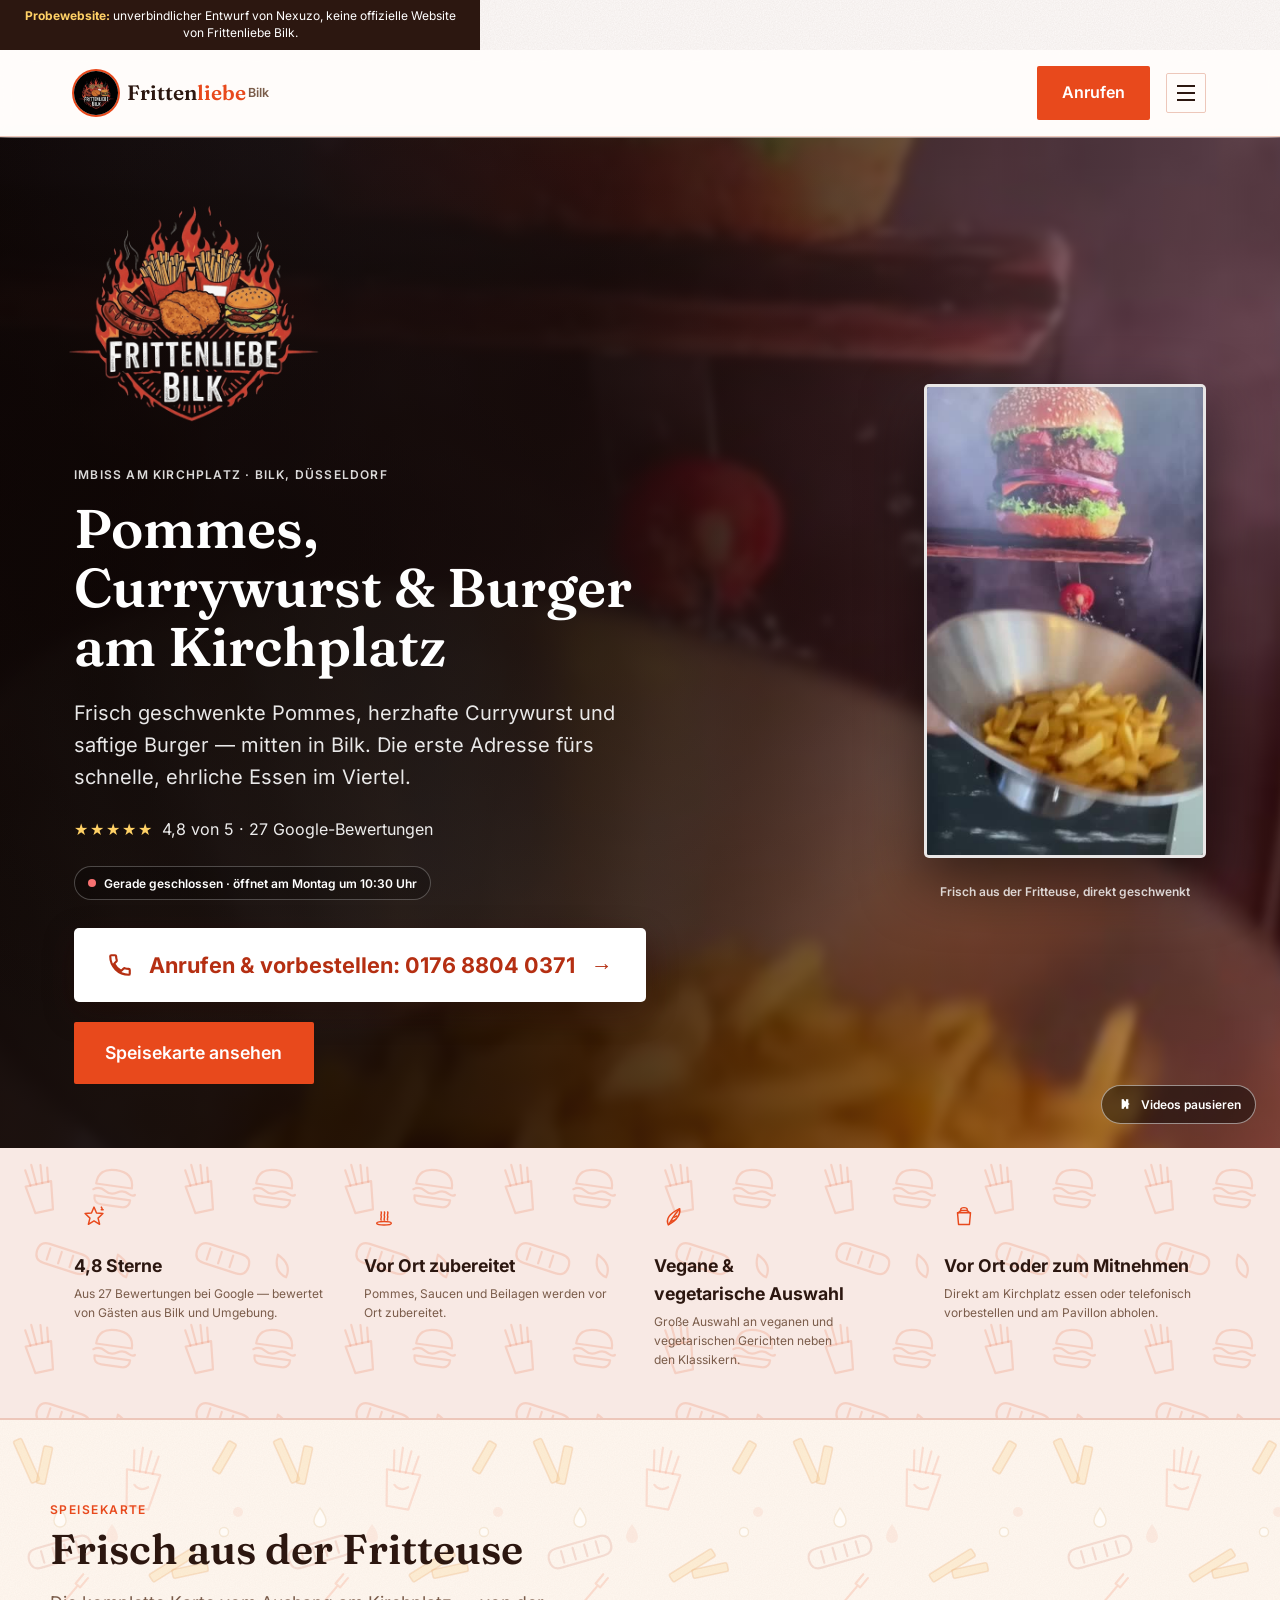
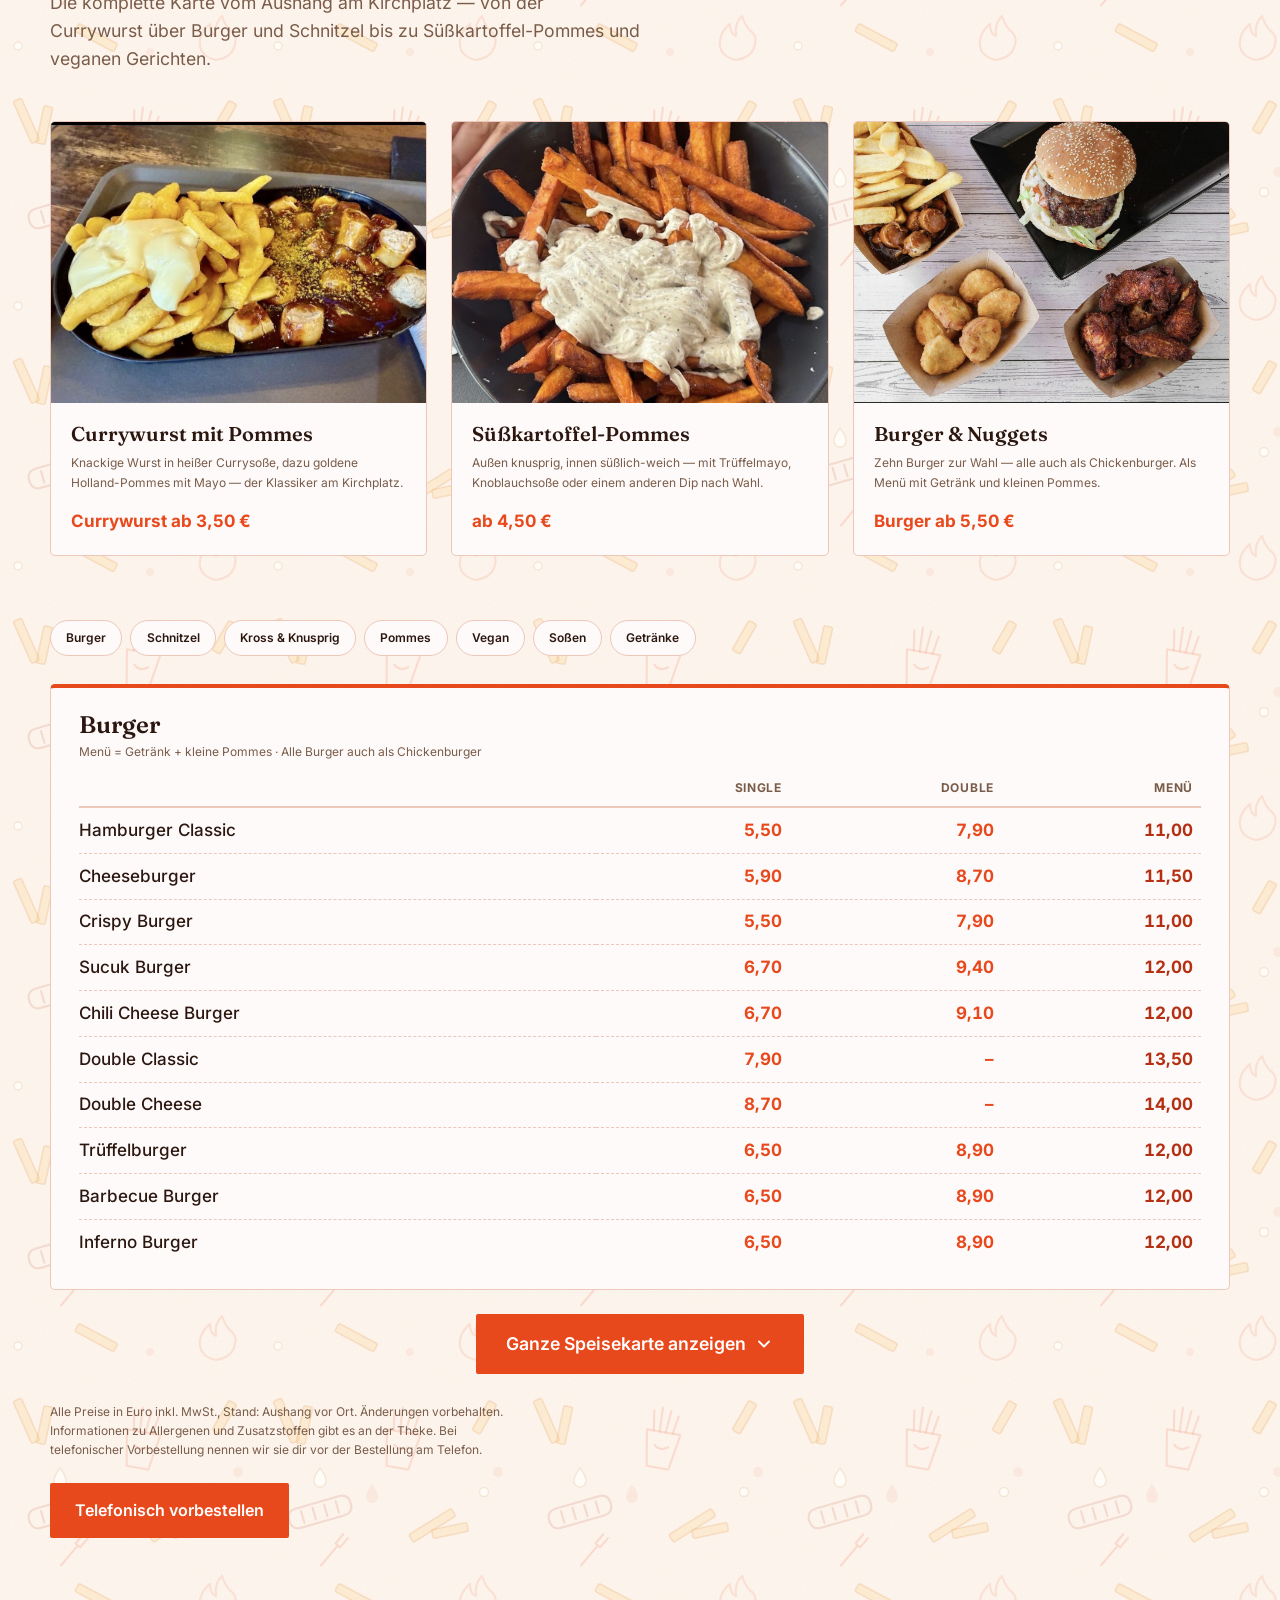
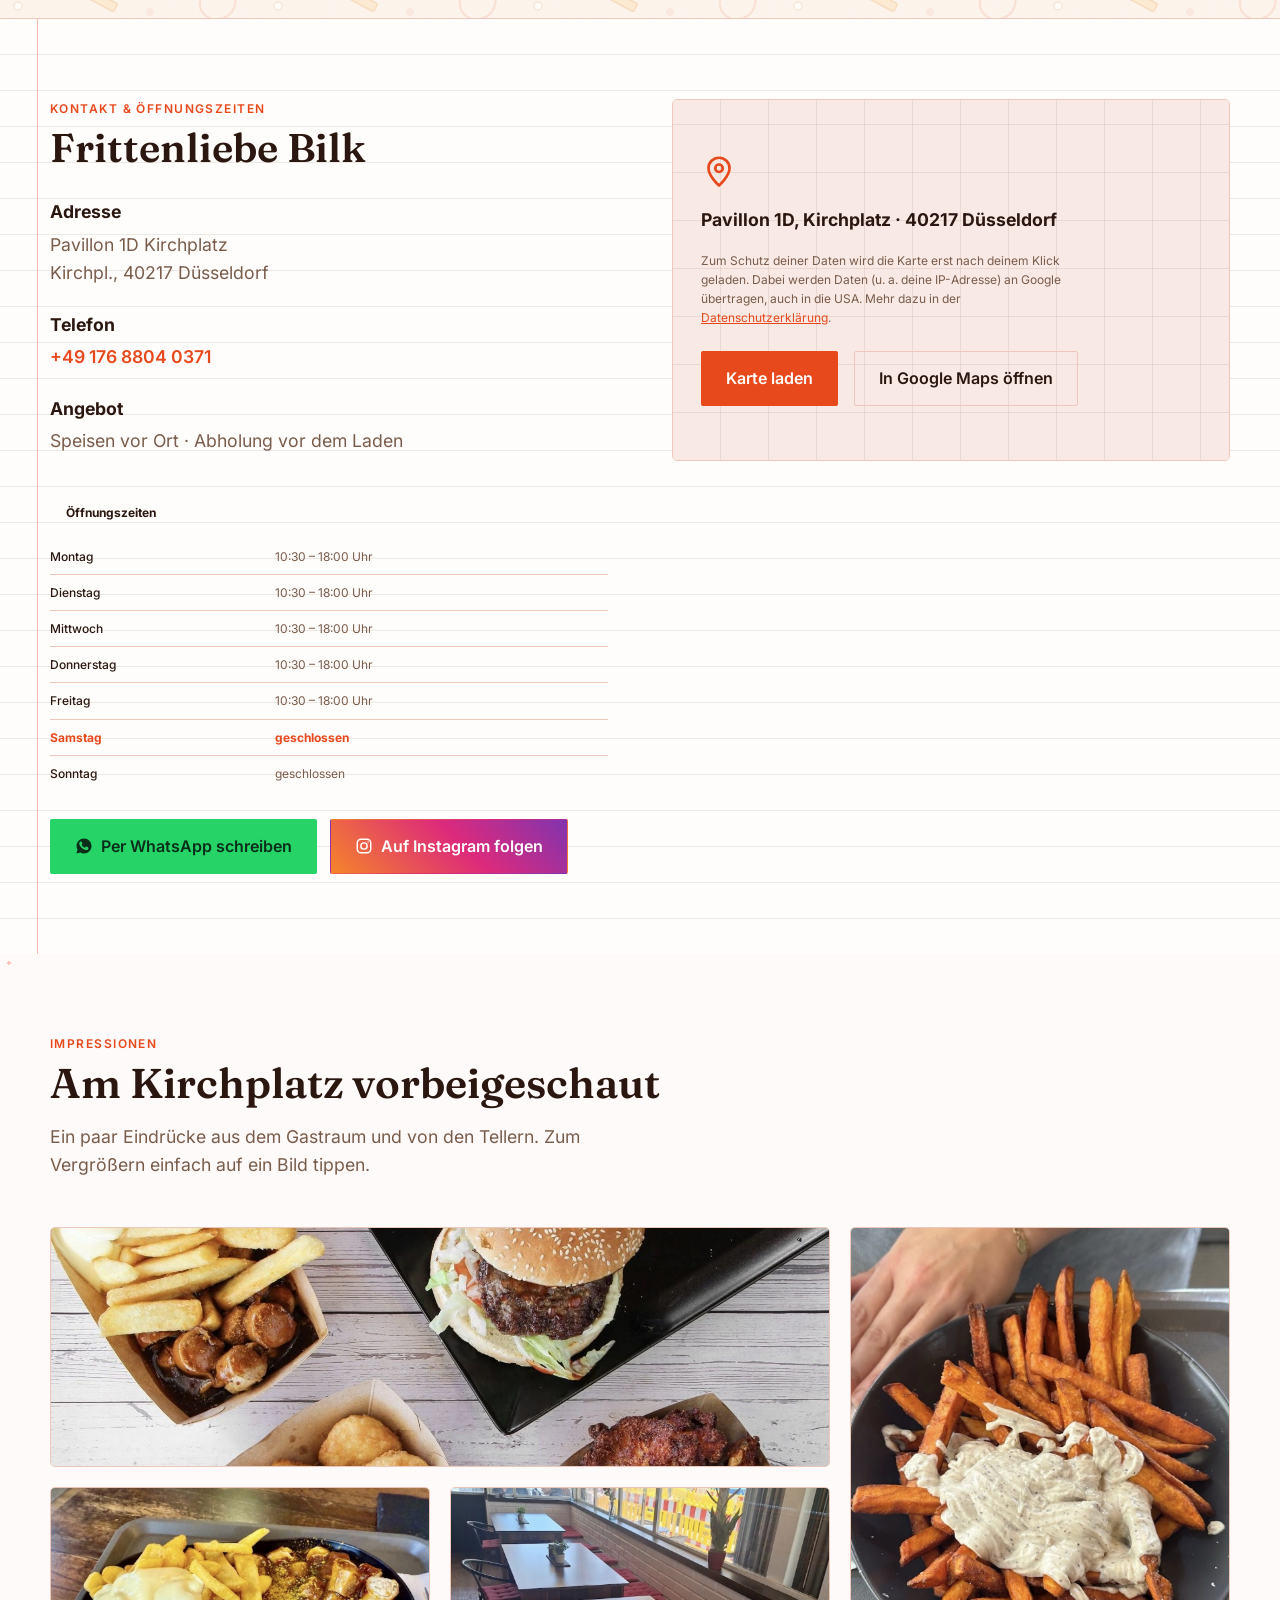
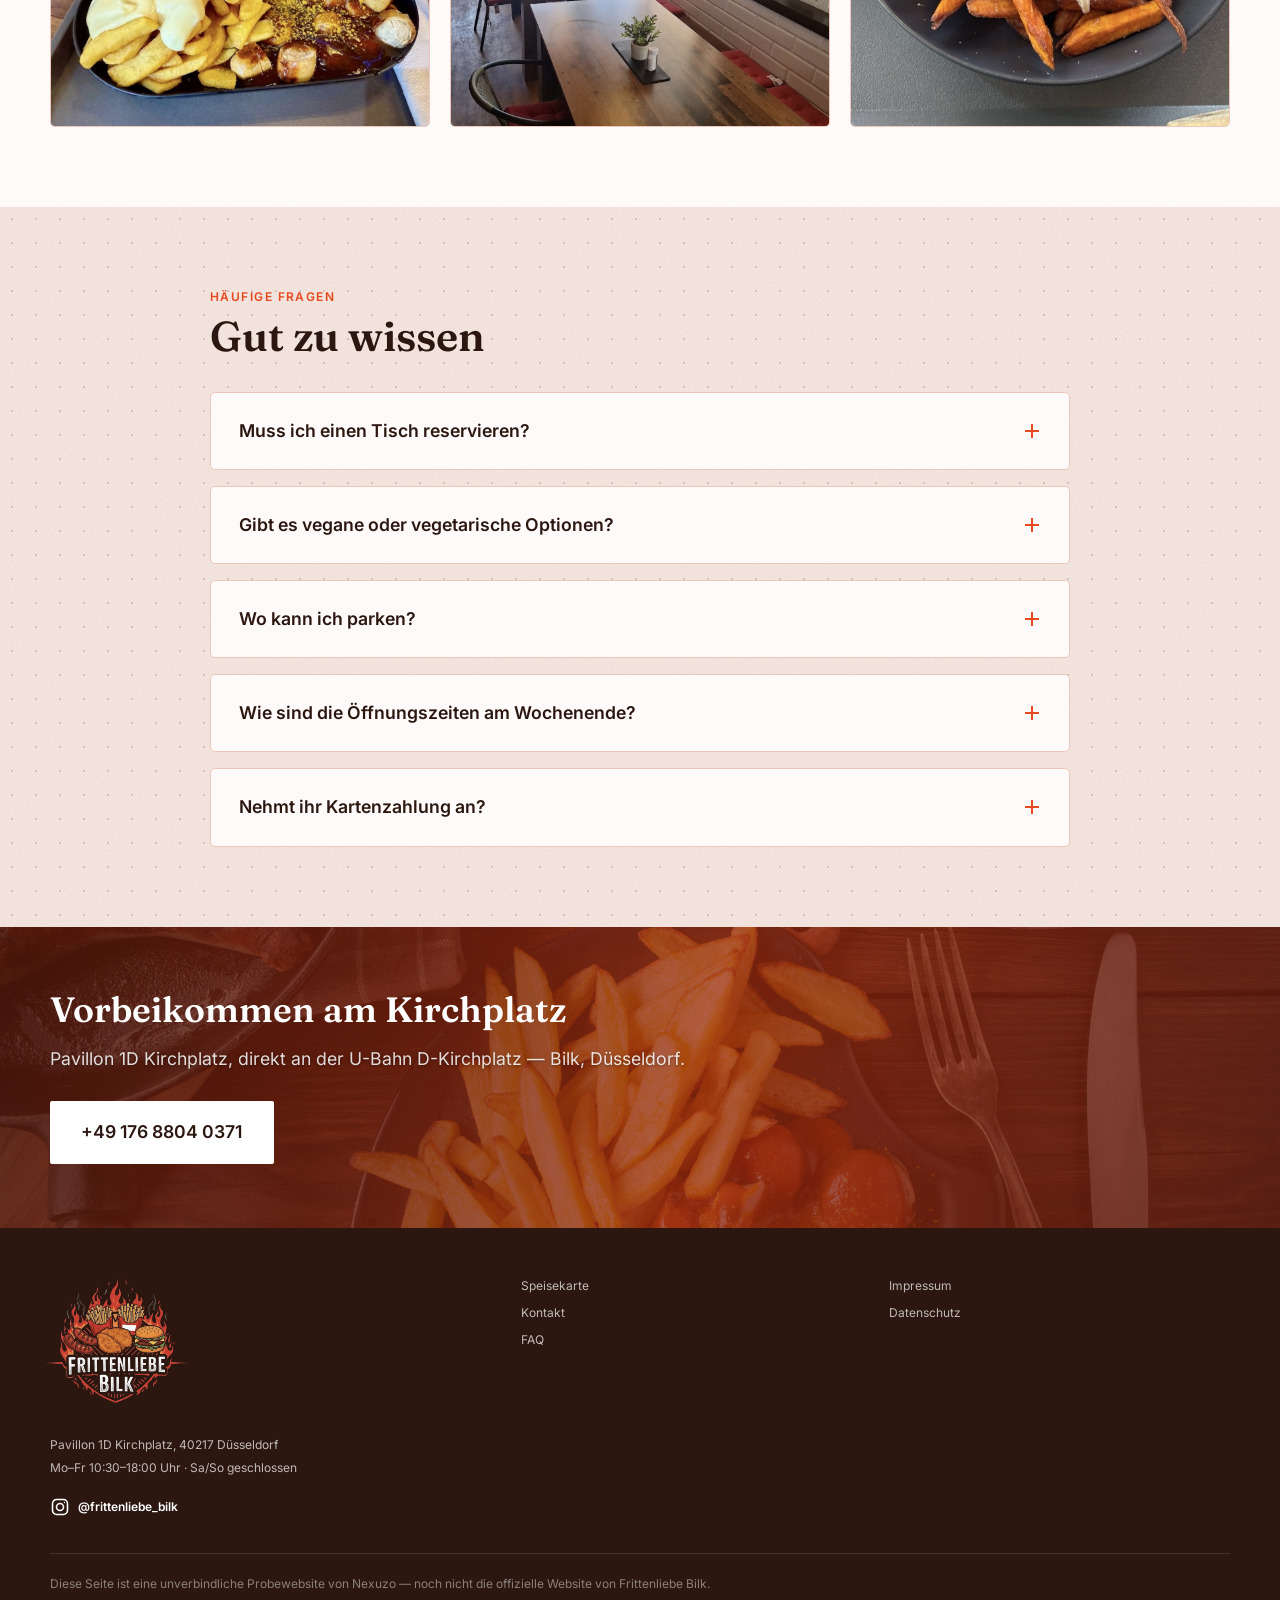
==== commit 81d45270: "Werbeaussagen entschärfen, Datenschutz-Platzhalter auflösen Co-Authored-By: Claude Sonnet 5.5 <norep" ====
--- a/index.html
+++ b/index.html
@@ -126,8 +126,8 @@
             <path d="M20.5 21c-1.3-2.3 1-2.6 0-5s1.2-2.7 0-5"/>
           </svg>
         </span>
-        <p class="usp__title">Täglich frisch</p>
-        <p class="usp__text">Pommes, Saucen und Beilagen werden vor Ort frisch zubereitet, kein Aufwärmen.</p>
+        <p class="usp__title">Vor Ort zubereitet</p>
+        <p class="usp__text">Pommes, Saucen und Beilagen werden vor Ort zubereitet.</p>
       </div>
       <div class="usp__item reveal-item">
         <span class="usp__icon" aria-hidden="true">
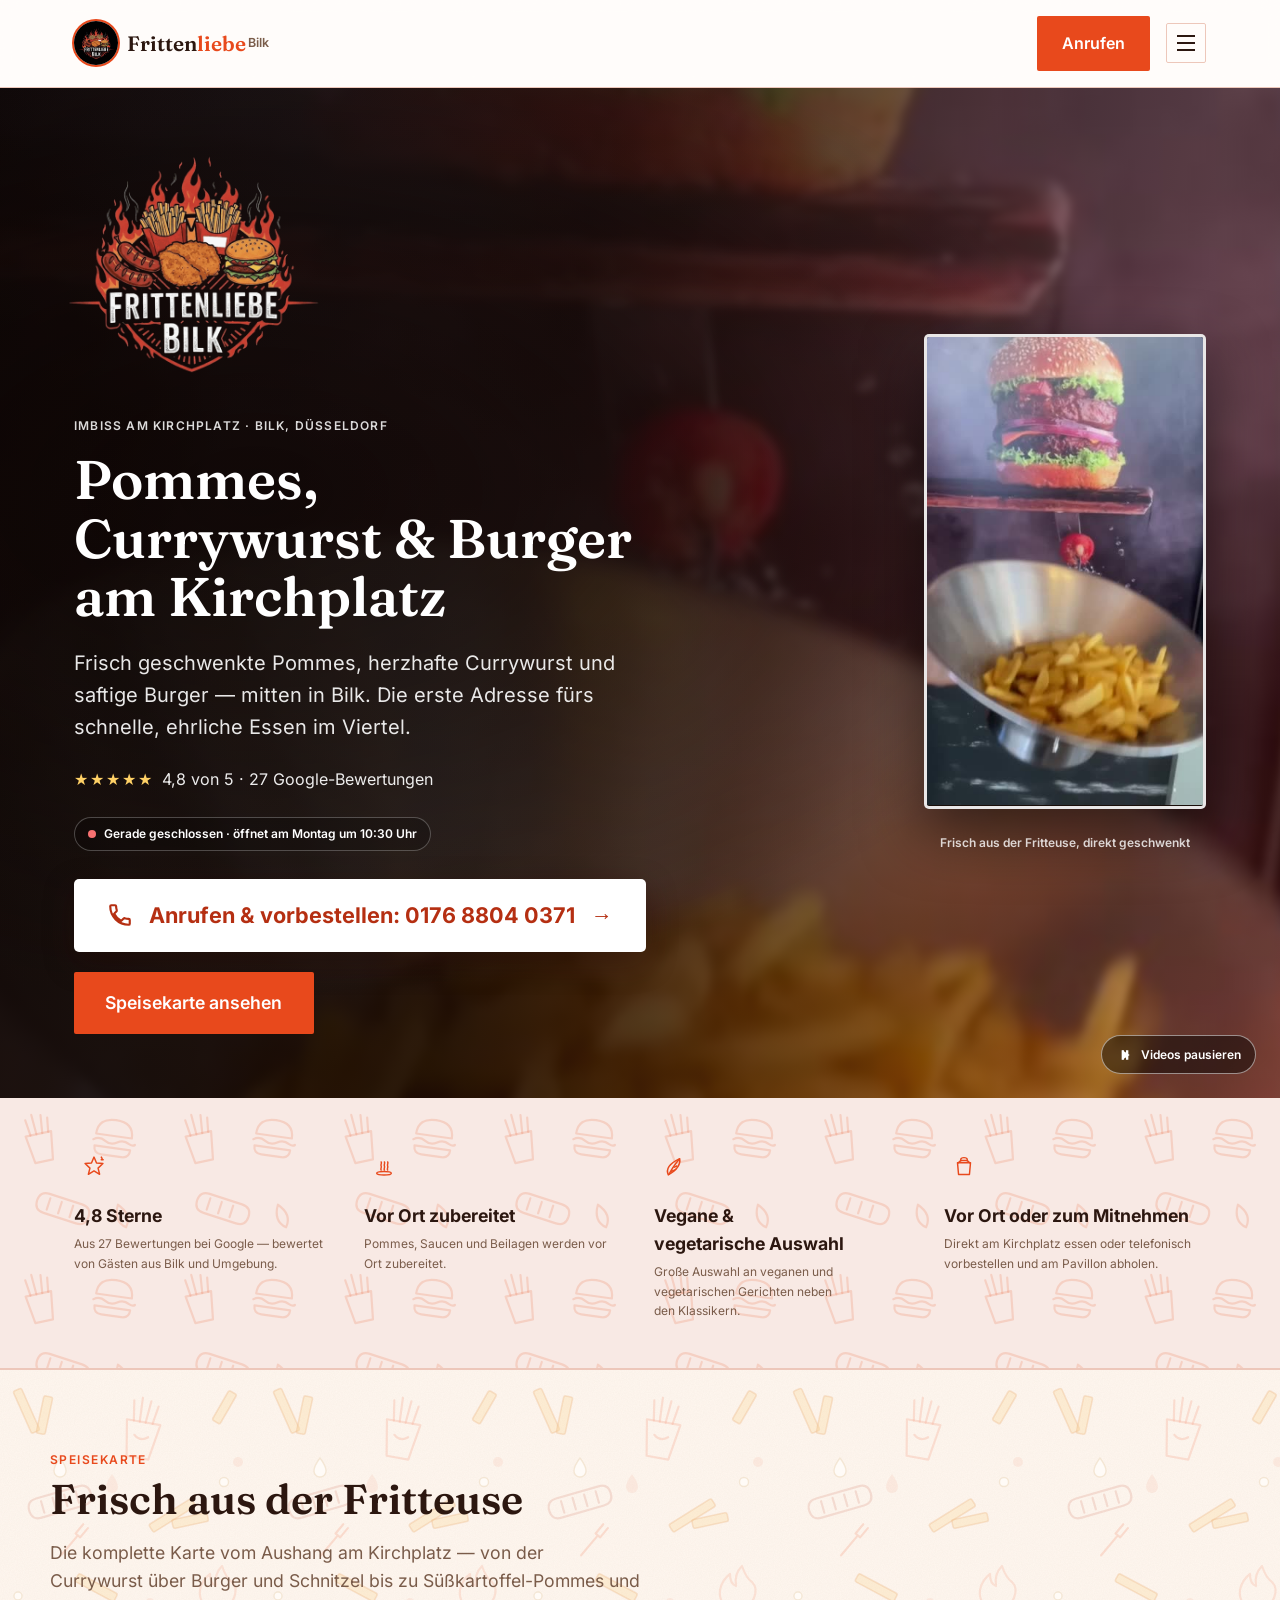
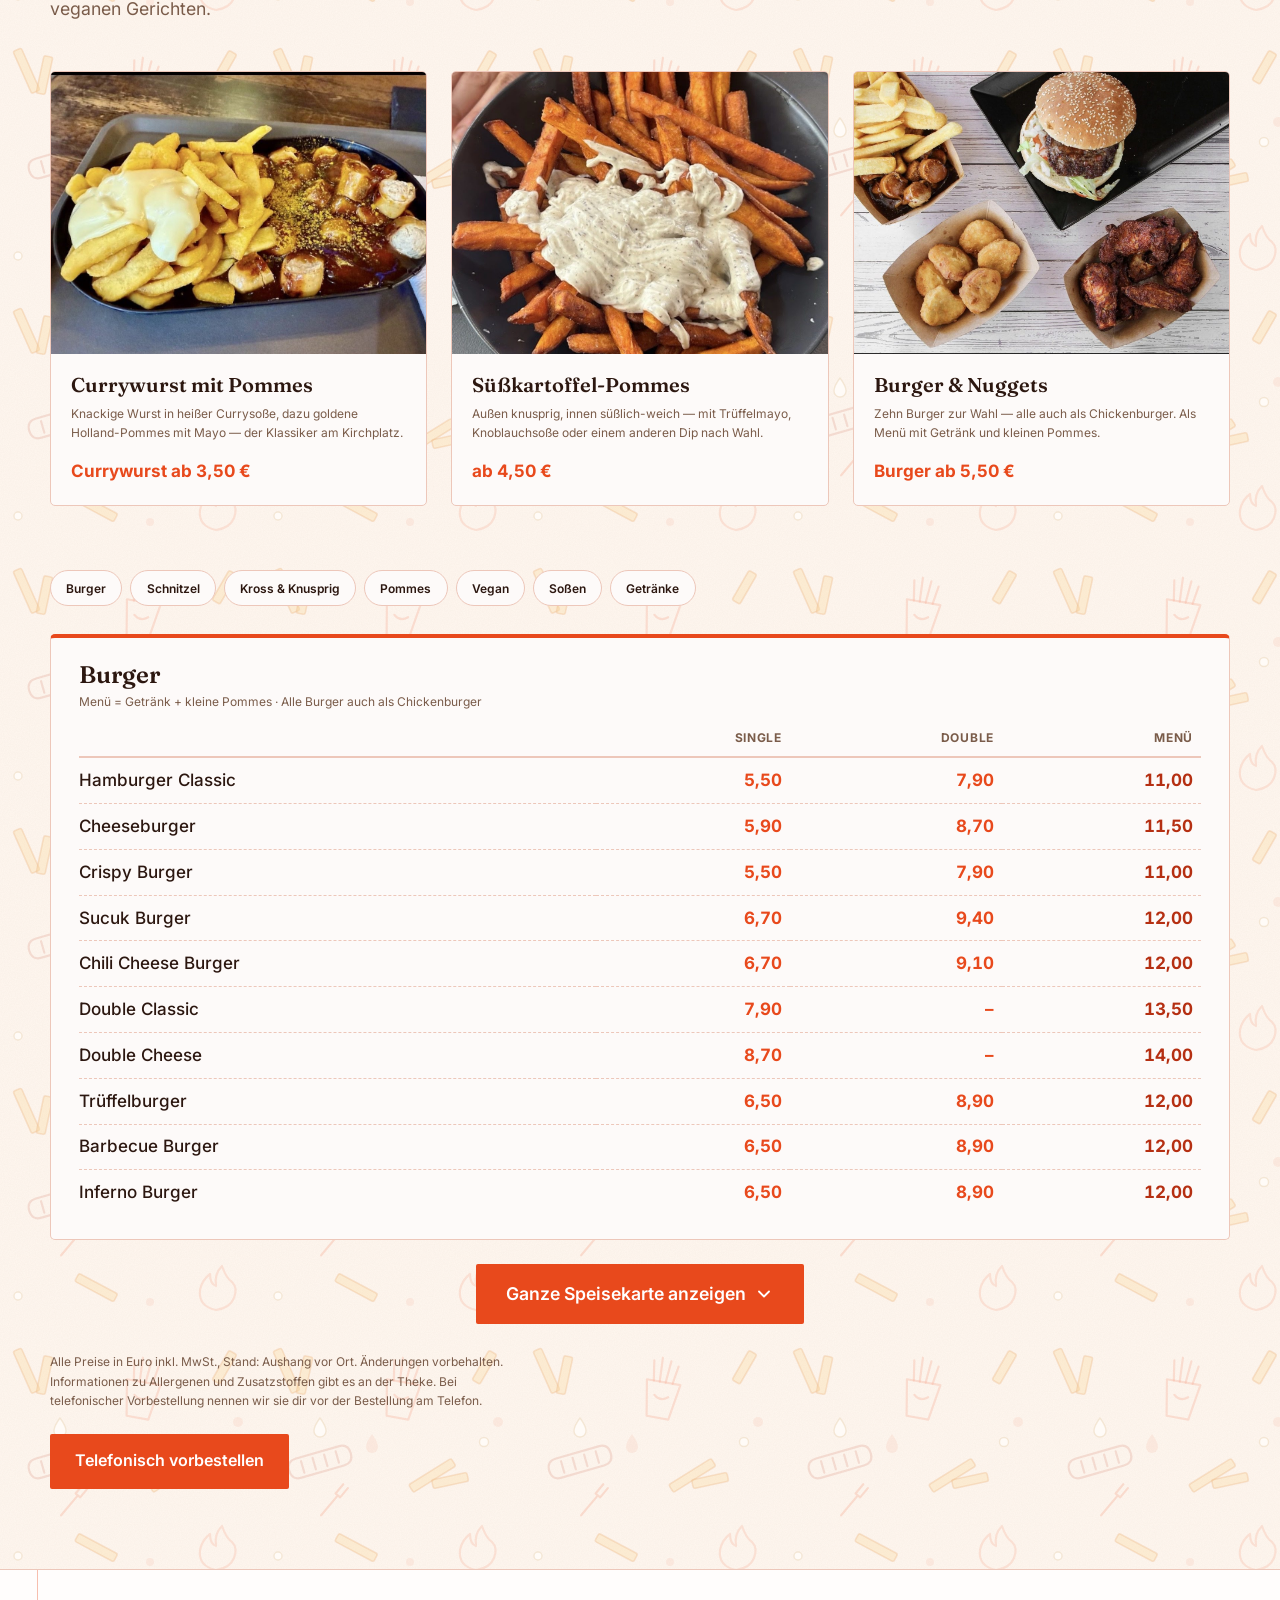
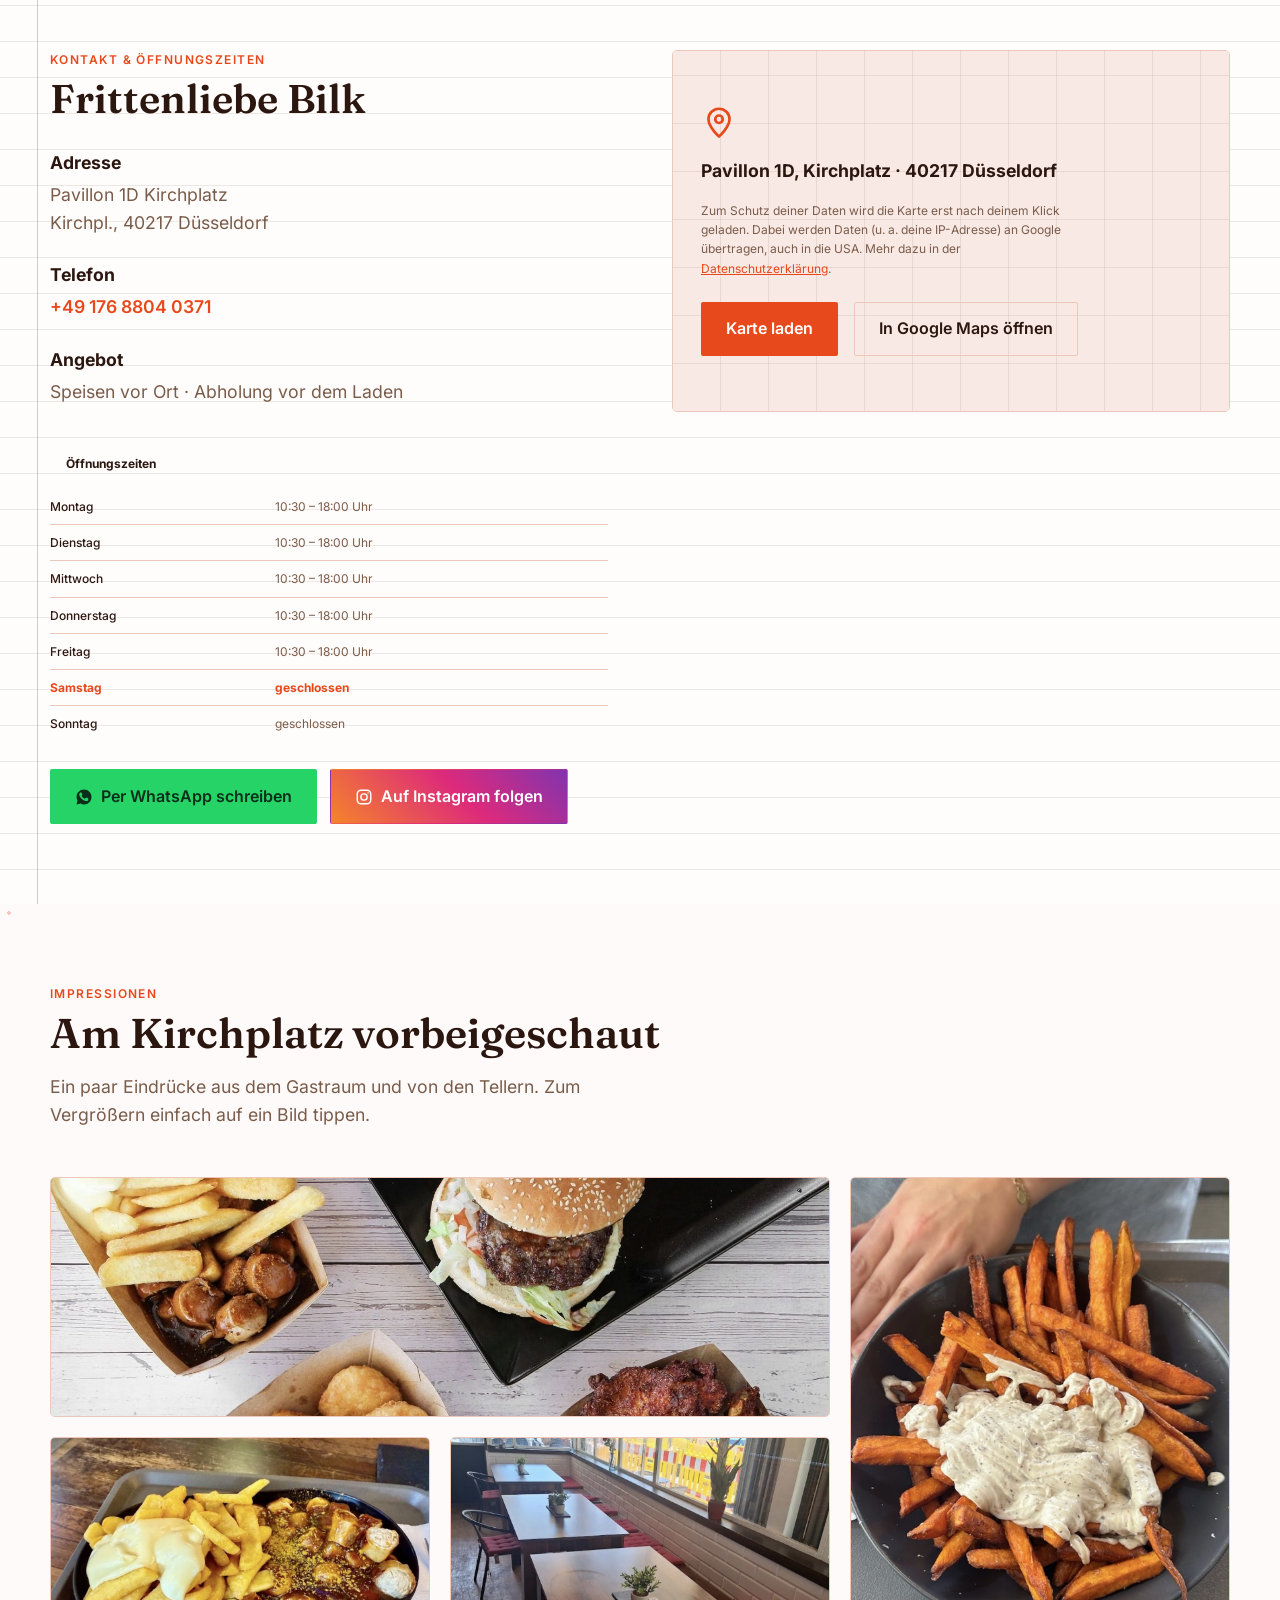
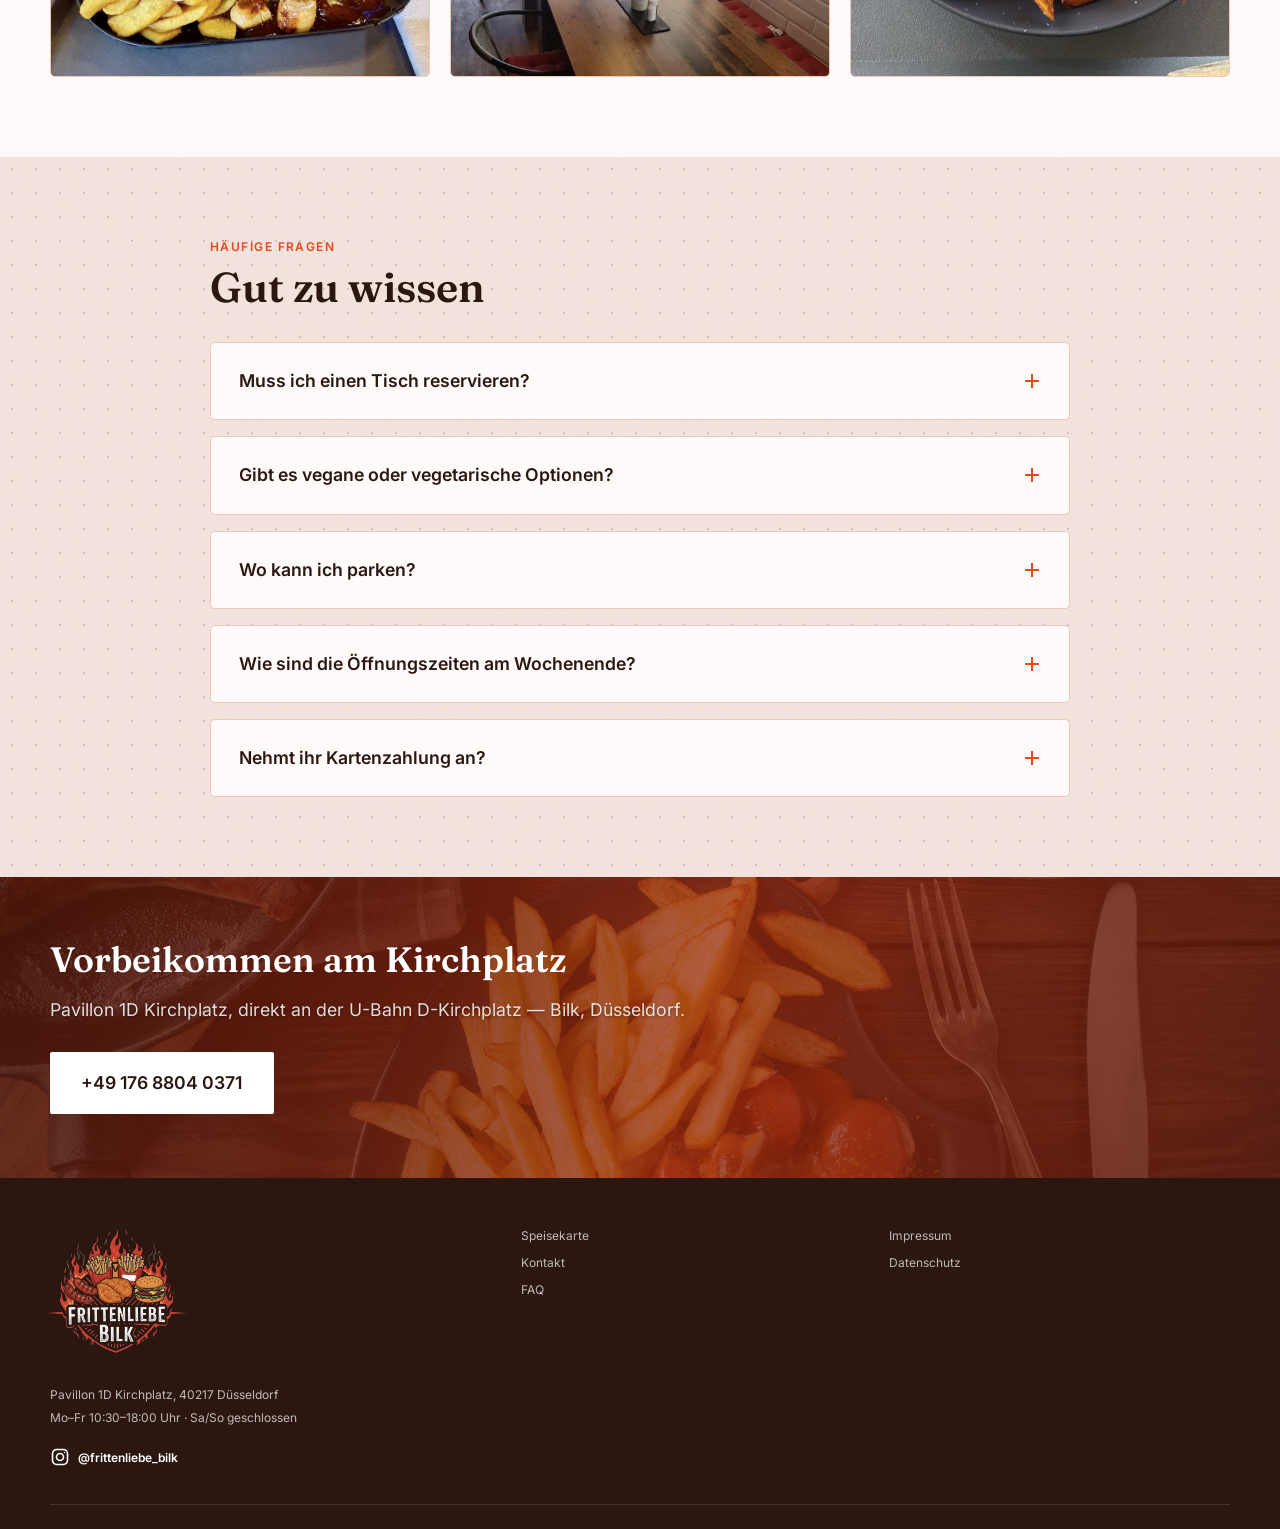
==== commit 05553d94: "Probe-Hinweise und noindex entfernen, Impressum-Platzhalter ersetzen Co-Authored-By: Claude Sonnet 5" ====
--- a/index.html
+++ b/index.html
@@ -5,7 +5,6 @@
 <meta name="viewport" content="width=device-width, initial-scale=1.0">
 <title>Frittenliebe Bilk – Imbiss am Kirchplatz, Düsseldorf</title>
 <meta name="description" content="Frittenliebe Bilk: frische Pommes, Currywurst, Burger und vegane Gerichte am Kirchplatz in Düsseldorf-Bilk. Speisen vor Ort oder Abholung.">
-<meta name="robots" content="noindex, nofollow">
 <link rel="stylesheet" href="assets/fonts/fonts.css">
 <link rel="stylesheet" href="assets/vendor/open-props.min.css">
 <link rel="stylesheet" href="assets/vendor/normalize.min.css">
@@ -17,8 +16,6 @@
 <body>
 
 <a class="skip-link" href="#main">Zum Inhalt springen</a>
-
-<p class="probe-bar" role="note"><strong>Probewebsite:</strong> unverbindlicher Entwurf von Nexuzo, keine offizielle Website von Frittenliebe Bilk.</p>
 
 <header class="nav" id="top">
   <div class="nav__inner">
@@ -528,7 +525,6 @@
       <a href="datenschutz.html">Datenschutz</a>
     </div>
   </div>
-  <p class="footer__probe">Diese Seite ist eine unverbindliche Probewebsite von Nexuzo — noch nicht die offizielle Website von Frittenliebe Bilk.</p>
 </footer>
 
 <button class="back-to-top" id="back-to-top" aria-label="Nach oben scrollen" hidden>
--- a/style.css
+++ b/style.css
@@ -1,5 +1,5 @@
 /* ==========================================================================
-   Frittenliebe Bilk — Probewebsite (Nexuzo)
+   Frittenliebe Bilk
    Inhaltsverzeichnis:
    1. Tokens & Reset
    2. Typografie & Utility-Klassen
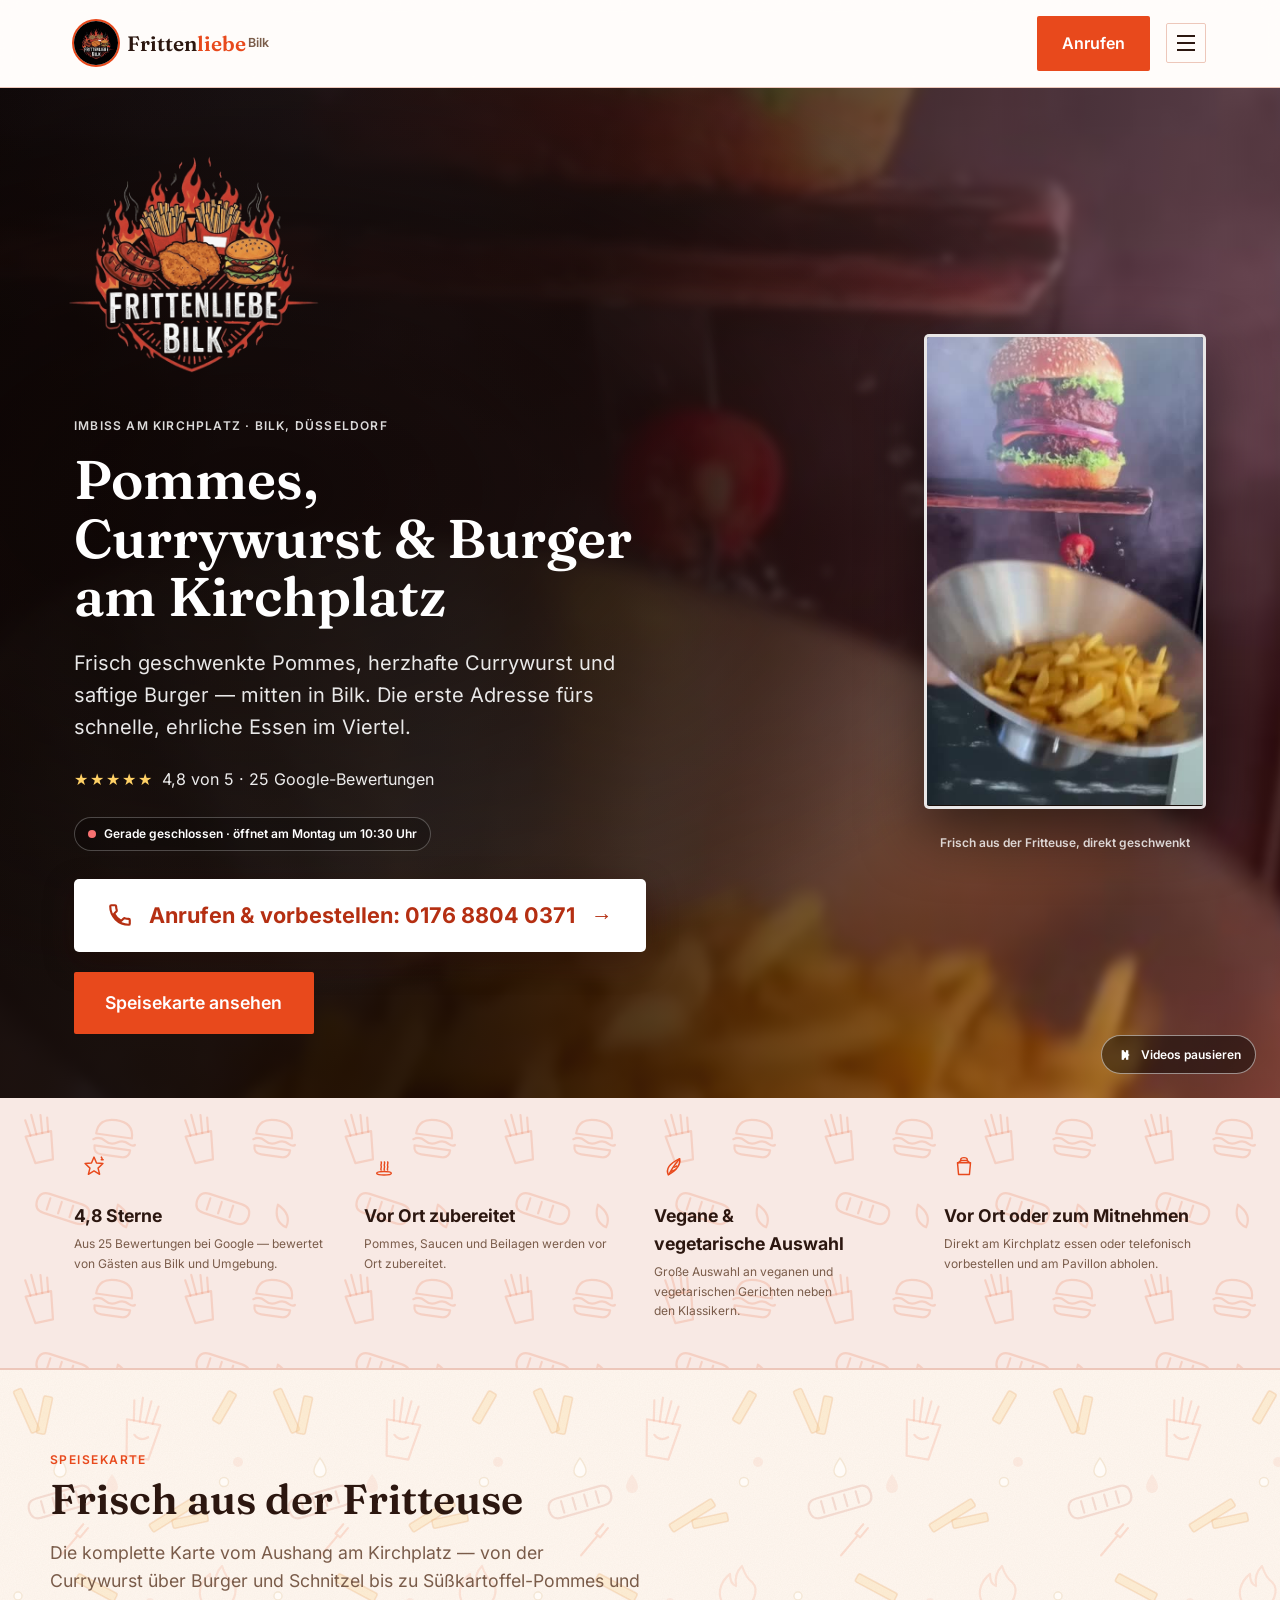
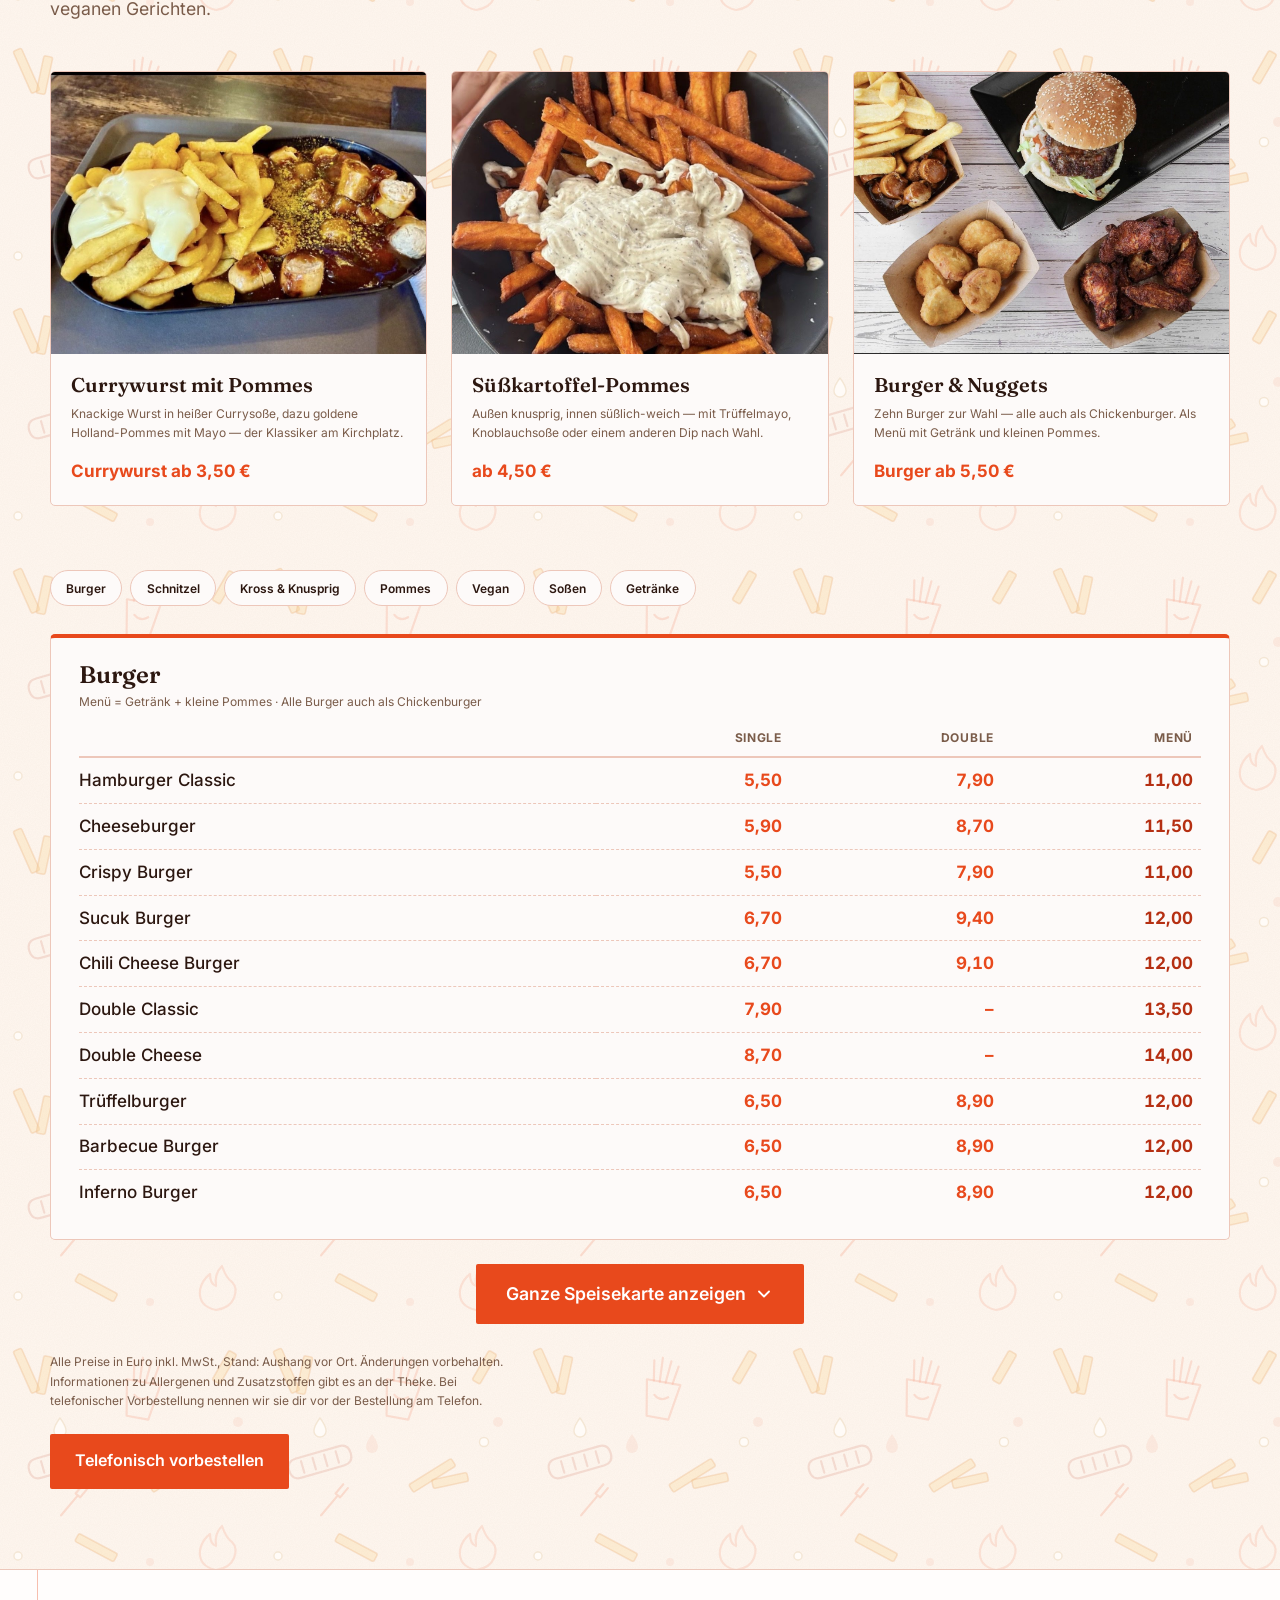
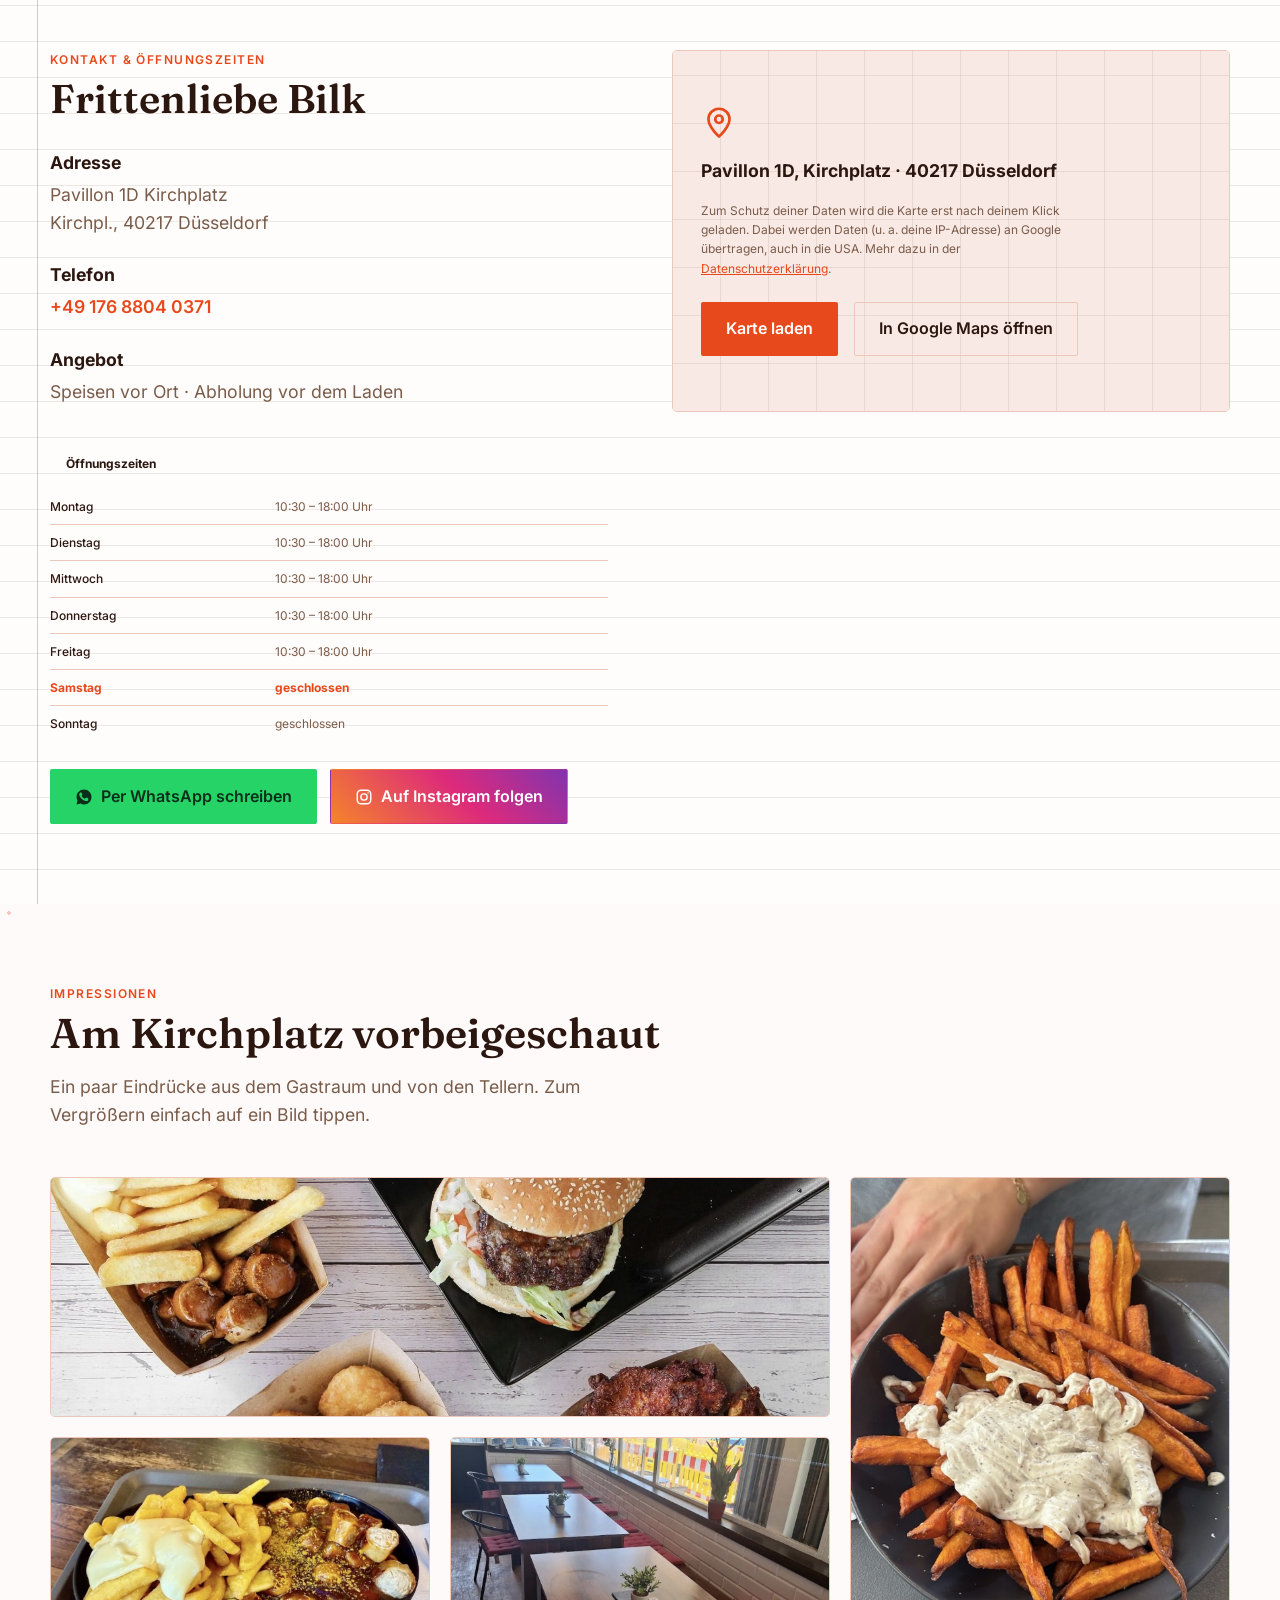
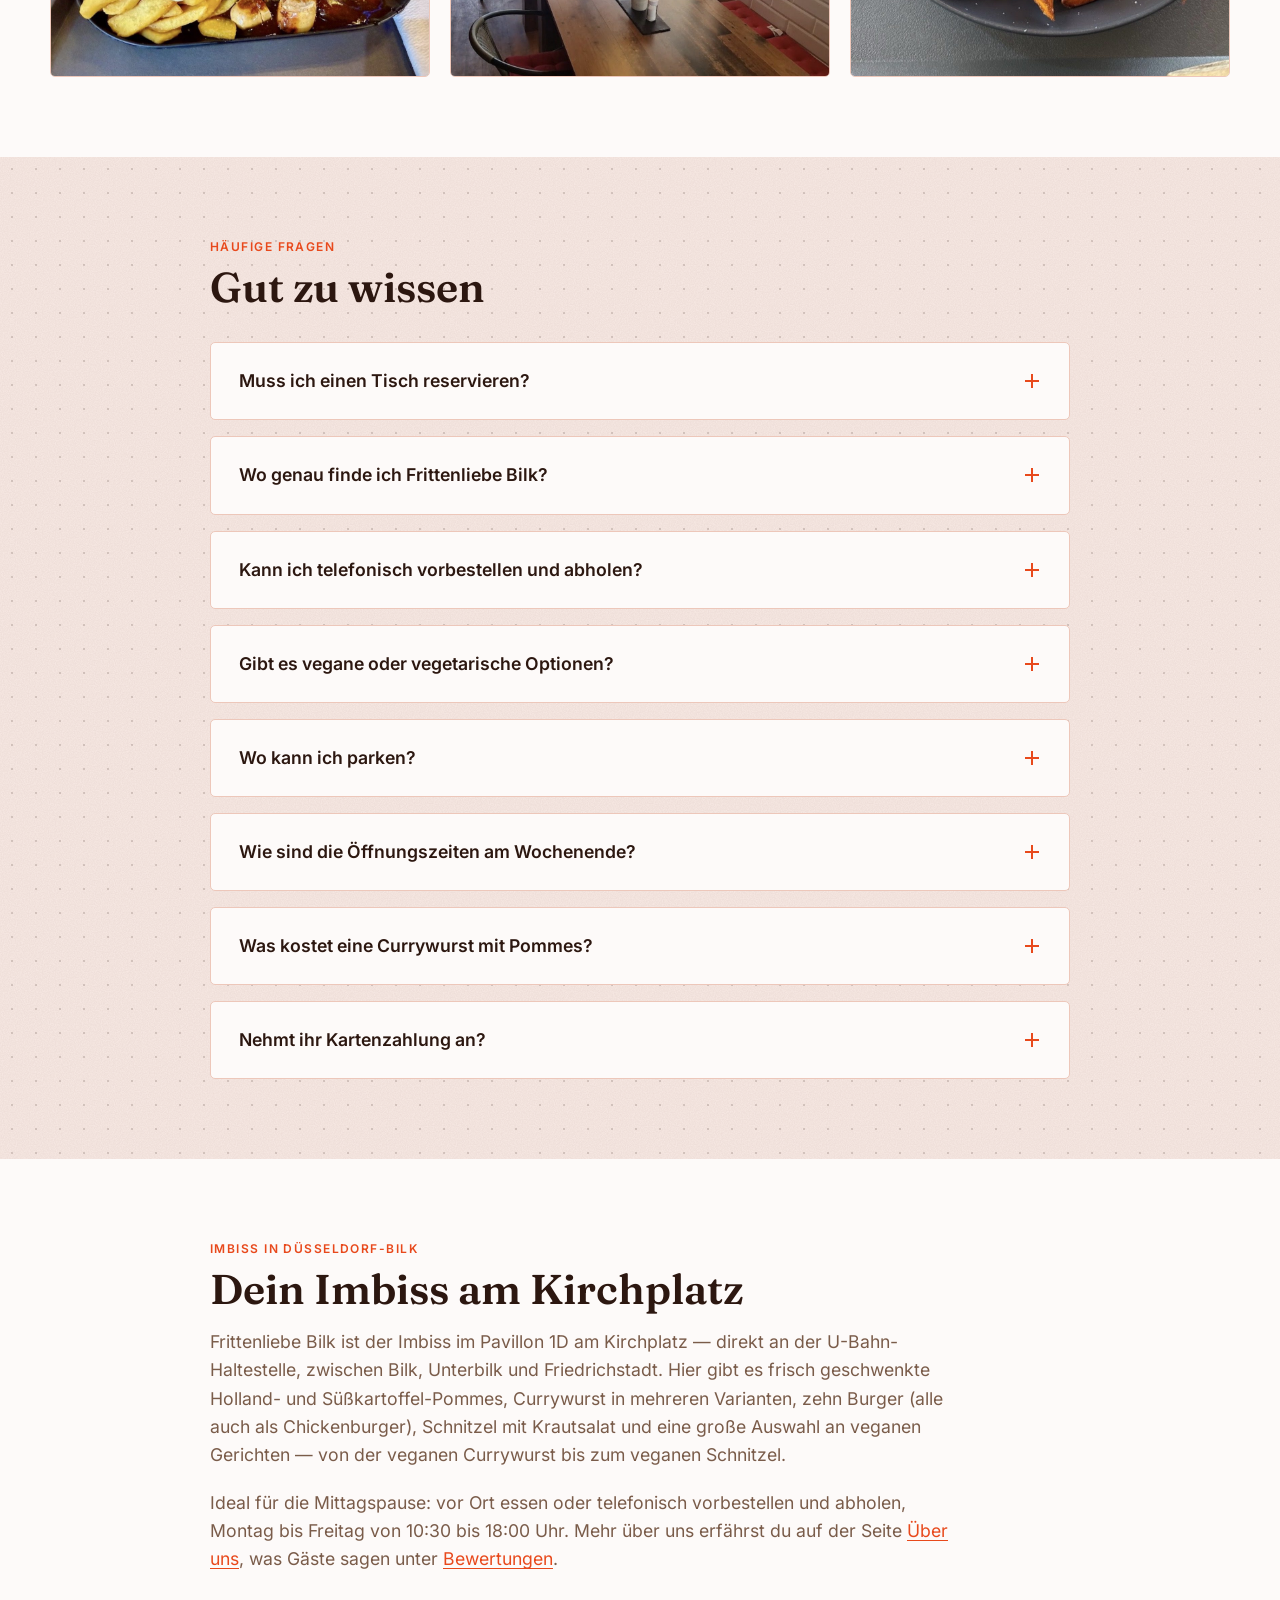
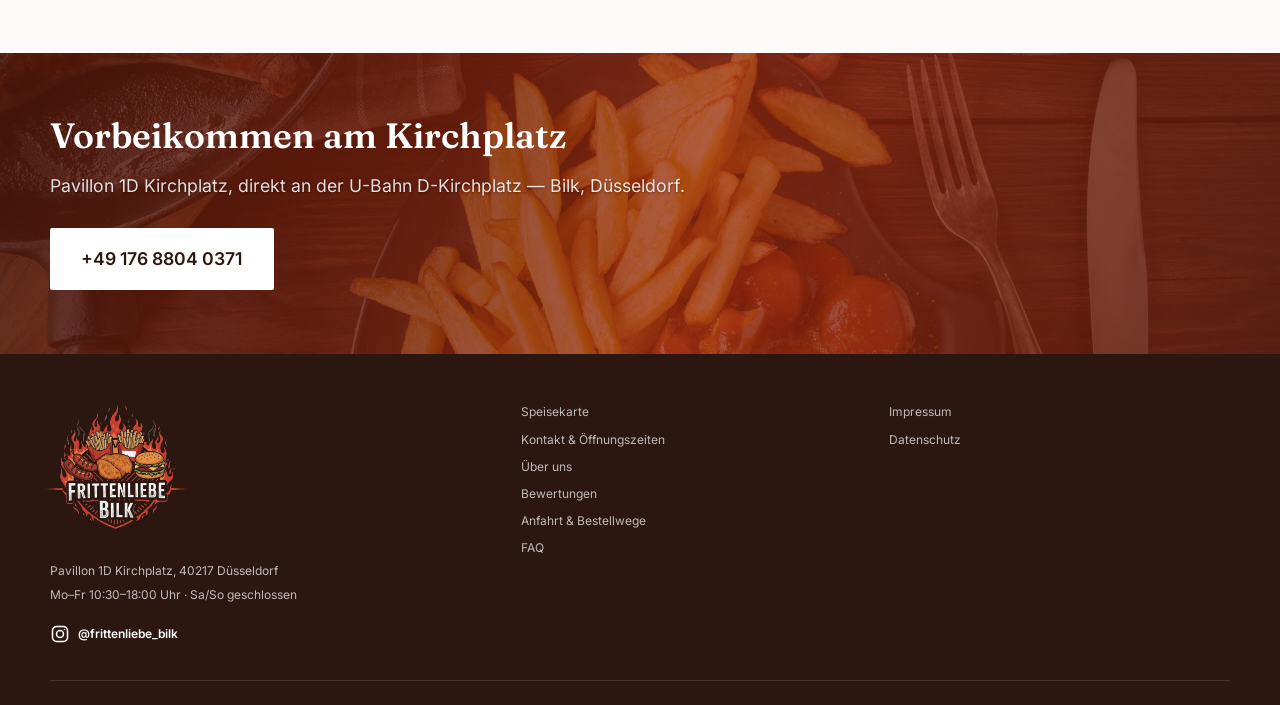
==== commit 7a2574ad: "SEO: Meta-Tags, Schema.org, Sitemap, robots.txt, 404, Social-Vorschau - Optimierte Titles & Descript" ====
--- a/index.html
+++ b/index.html
@@ -3,15 +3,44 @@
 <head>
 <meta charset="UTF-8">
 <meta name="viewport" content="width=device-width, initial-scale=1.0">
-<title>Frittenliebe Bilk – Imbiss am Kirchplatz, Düsseldorf</title>
-<meta name="description" content="Frittenliebe Bilk: frische Pommes, Currywurst, Burger und vegane Gerichte am Kirchplatz in Düsseldorf-Bilk. Speisen vor Ort oder Abholung.">
+<title>Frittenliebe Bilk – Pommes, Currywurst &amp; Burger in Düsseldorf</title>
+<meta name="description" content="Imbiss am Kirchplatz in Düsseldorf-Bilk: frisch geschwenkte Pommes, Currywurst, Burger, Schnitzel &amp; vegane Gerichte. Mo–Fr 10:30–18 Uhr – jetzt vorbestellen!">
 <link rel="stylesheet" href="assets/fonts/fonts.css">
 <link rel="stylesheet" href="assets/vendor/open-props.min.css">
 <link rel="stylesheet" href="assets/vendor/normalize.min.css">
 <link rel="stylesheet" href="style.css">
 <link rel="icon" type="image/png" href="favicon.png">
 <link rel="apple-touch-icon" href="apple-touch-icon.png">
-<meta property="og:image" content="assets/logo-square.jpg">
+<!-- SEO -->
+<meta name="robots" content="index, follow, max-image-preview:large, max-snippet:-1">
+<link rel="canonical" href="https://www.frittenliebe-bilk.de/">
+<link rel="alternate" hreflang="de" href="https://www.frittenliebe-bilk.de/">
+<meta name="theme-color" content="#e8491c">
+<link rel="manifest" href="/site.webmanifest">
+<meta property="og:type" content="restaurant.restaurant">
+<meta property="og:locale" content="de_DE">
+<meta property="og:site_name" content="Frittenliebe Bilk">
+<meta property="og:title" content="Frittenliebe Bilk – Pommes, Currywurst &amp; Burger in Düsseldorf">
+<meta property="og:description" content="Imbiss am Kirchplatz in Düsseldorf-Bilk: frisch geschwenkte Pommes, Currywurst, Burger, Schnitzel &amp; vegane Gerichte. Mo–Fr 10:30–18 Uhr – jetzt vorbestellen!">
+<meta property="og:url" content="https://www.frittenliebe-bilk.de/">
+<meta property="og:image" content="https://www.frittenliebe-bilk.de/og-frittenliebe-bilk.jpg">
+<meta property="og:image:width" content="1200">
+<meta property="og:image:height" content="630">
+<meta property="og:image:alt" content="Logo von Frittenliebe Bilk neben Currywurst mit Pommes">
+<meta name="twitter:card" content="summary_large_image">
+<meta name="twitter:title" content="Frittenliebe Bilk – Pommes, Currywurst &amp; Burger in Düsseldorf">
+<meta name="twitter:description" content="Imbiss am Kirchplatz in Düsseldorf-Bilk: frisch geschwenkte Pommes, Currywurst, Burger, Schnitzel &amp; vegane Gerichte. Mo–Fr 10:30–18 Uhr – jetzt vorbestellen!">
+<meta name="twitter:image" content="https://www.frittenliebe-bilk.de/og-frittenliebe-bilk.jpg">
+<meta name="geo.region" content="DE-NW">
+<meta name="geo.placename" content="Düsseldorf">
+<meta name="geo.position" content="51.2136947;6.7757823">
+<meta name="ICBM" content="51.2136947, 6.7757823">
+<link rel="preload" href="assets/fonts/fraunces-latin-700-normal.woff2" as="font" type="font/woff2" crossorigin>
+<link rel="preload" href="assets/fonts/inter-latin-400-normal.woff2" as="font" type="font/woff2" crossorigin>
+<script type="application/ld+json">
+{"@context":"https://schema.org","@graph":[{"@type":"WebSite","@id":"https://www.frittenliebe-bilk.de/#website","url":"https://www.frittenliebe-bilk.de/","name":"Frittenliebe Bilk","inLanguage":"de-DE","publisher":{"@id":"https://www.frittenliebe-bilk.de/#restaurant"}},{"@type":["FastFoodRestaurant","LocalBusiness"],"@id":"https://www.frittenliebe-bilk.de/#restaurant","name":"Frittenliebe Bilk","alternateName":"Frittenliebe Düsseldorf-Bilk","description":"Imbiss am Kirchplatz in Düsseldorf-Bilk mit frisch geschwenkten Pommes, Currywurst, Burgern, Schnitzeln und einer großen Auswahl an veganen und vegetarischen Gerichten. Speisen vor Ort oder Abholung.","url":"https://www.frittenliebe-bilk.de/","telephone":"+49 176 88040371","image":["https://www.frittenliebe-bilk.de/og-frittenliebe-bilk.jpg","https://www.frittenliebe-bilk.de/assets/currywurst-pommes.jpg","https://www.frittenliebe-bilk.de/assets/innenraum.jpg","https://www.frittenliebe-bilk.de/assets/klassiker-auswahl.jpg"],"logo":"https://www.frittenliebe-bilk.de/assets/logo-square.jpg","priceRange":"€","currenciesAccepted":"EUR","servesCuisine":["Imbiss","Pommes","Currywurst","Burger","Schnitzel","Vegan","Vegetarisch"],"acceptsReservations":false,"hasMenu":{"@id":"https://www.frittenliebe-bilk.de/#speisekarte"},"address":{"@type":"PostalAddress","streetAddress":"Pavillon 1D, Kirchplatz","postalCode":"40217","addressLocality":"Düsseldorf","addressRegion":"Nordrhein-Westfalen","addressCountry":"DE"},"geo":{"@type":"GeoCoordinates","latitude":51.2136947,"longitude":6.7757823},"hasMap":"https://www.google.com/maps?cid=3278894309455236328","openingHoursSpecification":[{"@type":"OpeningHoursSpecification","dayOfWeek":["Monday","Tuesday","Wednesday","Thursday","Friday"],"opens":"10:30","closes":"18:00"}],"areaServed":[{"@type":"Place","name":"Düsseldorf-Bilk"},{"@type":"Place","name":"Düsseldorf-Unterbilk"},{"@type":"Place","name":"Düsseldorf-Friedrichstadt"}],"sameAs":["https://www.instagram.com/frittenliebe_bilk/","https://www.google.com/maps?cid=3278894309455236328"]},{"@type":"Menu","@id":"https://www.frittenliebe-bilk.de/#speisekarte","name":"Speisekarte Frittenliebe Bilk","url":"https://www.frittenliebe-bilk.de/#speisekarte","inLanguage":"de","description":"Alle Preise in Euro inkl. MwSt., Stand: Aushang vor Ort. Änderungen vorbehalten.","hasMenuSection":[{"@type":"MenuSection","name":"Burger","hasMenuItem":[{"@type":"MenuItem","name":"Hamburger Classic","offers":[{"@type":"Offer","name":"Single","price":"5.50","priceCurrency":"EUR"},{"@type":"Offer","name":"Double","price":"7.90","priceCurrency":"EUR"},{"@type":"Offer","name":"Menü","price":"11.00","priceCurrency":"EUR"}]},{"@type":"MenuItem","name":"Cheeseburger","offers":[{"@type":"Offer","name":"Single","price":"5.90","priceCurrency":"EUR"},{"@type":"Offer","name":"Double","price":"8.70","priceCurrency":"EUR"},{"@type":"Offer","name":"Menü","price":"11.50","priceCurrency":"EUR"}]},{"@type":"MenuItem","name":"Crispy Burger","offers":[{"@type":"Offer","name":"Single","price":"5.50","priceCurrency":"EUR"},{"@type":"Offer","name":"Double","price":"7.90","priceCurrency":"EUR"},{"@type":"Offer","name":"Menü","price":"11.00","priceCurrency":"EUR"}]},{"@type":"MenuItem","name":"Sucuk Burger","offers":[{"@type":"Offer","name":"Single","price":"6.70","priceCurrency":"EUR"},{"@type":"Offer","name":"Double","price":"9.40","priceCurrency":"EUR"},{"@type":"Offer","name":"Menü","price":"12.00","priceCurrency":"EUR"}]},{"@type":"MenuItem","name":"Chili Cheese Burger","offers":[{"@type":"Offer","name":"Single","price":"6.70","priceCurrency":"EUR"},{"@type":"Offer","name":"Double","price":"9.10","priceCurrency":"EUR"},{"@type":"Offer","name":"Menü","price":"12.00","priceCurrency":"EUR"}]},{"@type":"MenuItem","name":"Double Classic","offers":[{"@type":"Offer","name":"Single","price":"7.90","priceCurrency":"EUR"},{"@type":"Offer","name":"Menü","price":"13.50","priceCurrency":"EUR"}]},{"@type":"MenuItem","name":"Double Cheese","offers":[{"@type":"Offer","name":"Single","price":"8.70","priceCurrency":"EUR"},{"@type":"Offer","name":"Menü","price":"14.00","priceCurrency":"EUR"}]},{"@type":"MenuItem","name":"Trüffelburger","offers":[{"@type":"Offer","name":"Single","price":"6.50","priceCurrency":"EUR"},{"@type":"Offer","name":"Double","price":"8.90","priceCurrency":"EUR"},{"@type":"Offer","name":"Menü","price":"12.00","priceCurrency":"EUR"}]},{"@type":"MenuItem","name":"Barbecue Burger","offers":[{"@type":"Offer","name":"Single","price":"6.50","priceCurrency":"EUR"},{"@type":"Offer","name":"Double","price":"8.90","priceCurrency":"EUR"},{"@type":"Offer","name":"Menü","price":"12.00","priceCurrency":"EUR"}]},{"@type":"MenuItem","name":"Inferno Burger","offers":[{"@type":"Offer","name":"Single","price":"6.50","priceCurrency":"EUR"},{"@type":"Offer","name":"Double","price":"8.90","priceCurrency":"EUR"},{"@type":"Offer","name":"Menü","price":"12.00","priceCurrency":"EUR"}]}],"description":"Menü = Getränk + kleine Pommes · Alle Burger auch als Chickenburger"},{"@type":"MenuSection","name":"Schnitzel","hasMenuItem":[{"@type":"MenuItem","name":"Schnitzel Classic Wiener Art","offers":{"@type":"Offer","price":"9.90","priceCurrency":"EUR"}},{"@type":"MenuItem","name":"Jägerschnitzel","offers":{"@type":"Offer","price":"11.90","priceCurrency":"EUR"}},{"@type":"MenuItem","name":"Balkanschnitzel","offers":{"@type":"Offer","price":"11.90","priceCurrency":"EUR"}},{"@type":"MenuItem","name":"Schnitzel Inferno","offers":{"@type":"Offer","price":"11.90","priceCurrency":"EUR"}},{"@type":"MenuItem","name":"Schnitzel Hollandaise","offers":{"@type":"Offer","price":"11.90","priceCurrency":"EUR"}},{"@type":"MenuItem","name":"Chili Cheese Schnitzel","offers":{"@type":"Offer","price":"11.90","priceCurrency":"EUR"}},{"@type":"MenuItem","name":"Schnitzel ohne alles","offers":{"@type":"Offer","price":"5.90","priceCurrency":"EUR"}}],"description":"mit kleinen Pommes + Krautsalat"},{"@type":"MenuSection","name":"Vegan & vegetarisch","hasMenuItem":[{"@type":"MenuItem","name":"Vegane Currywurst","offers":{"@type":"Offer","price":"3.80","priceCurrency":"EUR"},"suitableForDiet":"https://schema.org/VeganDiet"},{"@type":"MenuItem","name":"Vegane Bratwurst","offers":{"@type":"Offer","price":"3.20","priceCurrency":"EUR"},"suitableForDiet":"https://schema.org/VeganDiet"},{"@type":"MenuItem","name":"Vegane Bratwurst + Brötchen","offers":{"@type":"Offer","price":"3.50","priceCurrency":"EUR"},"suitableForDiet":"https://schema.org/VeganDiet"},{"@type":"MenuItem","name":"Veganes Schnitzel","offers":{"@type":"Offer","price":"12.50","priceCurrency":"EUR"},"description":"mit Pommes + Krautsalat","suitableForDiet":"https://schema.org/VeganDiet"},{"@type":"MenuItem","name":"Veganer Burger","offers":{"@type":"Offer","price":"6.50","priceCurrency":"EUR"},"suitableForDiet":"https://schema.org/VeganDiet"},{"@type":"MenuItem","name":"Veganer Burger Menü","offers":{"@type":"Offer","price":"12.00","priceCurrency":"EUR"},"suitableForDiet":"https://schema.org/VeganDiet"},{"@type":"MenuItem","name":"Vegane Mayo","offers":{"@type":"Offer","price":"1.00","priceCurrency":"EUR"},"suitableForDiet":"https://schema.org/VeganDiet"}]},{"@type":"MenuSection","name":"Kross & Knusprig","hasMenuItem":[{"@type":"MenuItem","name":"Currywurst","offers":{"@type":"Offer","price":"3.50","priceCurrency":"EUR"}},{"@type":"MenuItem","name":"Currywurst scharf (Inferno)","offers":{"@type":"Offer","price":"3.50","priceCurrency":"EUR"}},{"@type":"MenuItem","name":"Bratwurst","offers":{"@type":"Offer","price":"3.00","priceCurrency":"EUR"}},{"@type":"MenuItem","name":"Bratwurst mit Brötchen","offers":{"@type":"Offer","price":"3.30","priceCurrency":"EUR"}},{"@type":"MenuItem","name":"Balkanwurst","offers":{"@type":"Offer","price":"3.90","priceCurrency":"EUR"}},{"@type":"MenuItem","name":"Jägerwurst","offers":{"@type":"Offer","price":"3.90","priceCurrency":"EUR"}},{"@type":"MenuItem","name":"Frikadelle","offers":{"@type":"Offer","price":"3.00","priceCurrency":"EUR"}},{"@type":"MenuItem","name":"Frikadelle + Brötchen","offers":{"@type":"Offer","price":"3.50","priceCurrency":"EUR"}},{"@type":"MenuItem","name":"Curryfrikadelle","offers":{"@type":"Offer","price":"3.80","priceCurrency":"EUR"}},{"@type":"MenuItem","name":"Balkanfrikadelle","offers":{"@type":"Offer","price":"4.50","priceCurrency":"EUR"}},{"@type":"MenuItem","name":"Jägerfrikadelle","offers":{"@type":"Offer","price":"4.50","priceCurrency":"EUR"}},{"@type":"MenuItem","name":"Frikadelle Spezial","offers":{"@type":"Offer","price":"4.50","priceCurrency":"EUR"}},{"@type":"MenuItem","name":"Frikandel","offers":{"@type":"Offer","price":"2.40","priceCurrency":"EUR"}},{"@type":"MenuItem","name":"Frikandel Inferno","offers":{"@type":"Offer","price":"3.50","priceCurrency":"EUR"}},{"@type":"MenuItem","name":"Frikandel Spezial","offers":{"@type":"Offer","price":"3.90","priceCurrency":"EUR"}},{"@type":"MenuItem","name":"6er Nuggets + 1 Soße","offers":{"@type":"Offer","price":"5.20","priceCurrency":"EUR"}},{"@type":"MenuItem","name":"9er Nuggets + 1 Soße","offers":{"@type":"Offer","price":"6.80","priceCurrency":"EUR"}}]},{"@type":"MenuSection","name":"Pommes","hasMenuItem":[{"@type":"MenuItem","name":"Holland Pommes","offers":[{"@type":"Offer","name":"klein","price":"3.30","priceCurrency":"EUR"},{"@type":"Offer","name":"mittel","price":"3.90","priceCurrency":"EUR"},{"@type":"Offer","name":"groß","price":"4.70","priceCurrency":"EUR"}]},{"@type":"MenuItem","name":"Süßkartoffel-Pommes","offers":[{"@type":"Offer","name":"klein","price":"4.50","priceCurrency":"EUR"},{"@type":"Offer","name":"mittel","price":"5.10","priceCurrency":"EUR"},{"@type":"Offer","name":"groß","price":"5.90","priceCurrency":"EUR"}]},{"@type":"MenuItem","name":"Halbe-Halbe","offers":[{"@type":"Offer","name":"mittel","price":"4.70","priceCurrency":"EUR"},{"@type":"Offer","name":"groß","price":"5.70","priceCurrency":"EUR"}],"description":"halb Holland, halb Süßkartoffel"}]},{"@type":"MenuSection","name":"Toppings & Salate","hasMenuItem":[{"@type":"MenuItem","name":"Frische Zwiebeln","offers":{"@type":"Offer","price":"0.50","priceCurrency":"EUR"}},{"@type":"MenuItem","name":"Röstzwiebeln","offers":{"@type":"Offer","price":"0.50","priceCurrency":"EUR"}},{"@type":"MenuItem","name":"Jalapeños","offers":{"@type":"Offer","price":"0.80","priceCurrency":"EUR"}},{"@type":"MenuItem","name":"Krautsalat","offers":{"@type":"Offer","price":"2.50","priceCurrency":"EUR"}},{"@type":"MenuItem","name":"Gurkensalat","offers":[{"@type":"Offer","name":"klein","price":"3.00","priceCurrency":"EUR"},{"@type":"Offer","name":"groß","price":"4.50","priceCurrency":"EUR"}],"description":"mit Sahne und Mayo · kl. / gr."},{"@type":"MenuItem","name":"Nudelsalat","offers":[{"@type":"Offer","name":"klein","price":"3.00","priceCurrency":"EUR"},{"@type":"Offer","name":"groß","price":"4.50","priceCurrency":"EUR"}],"description":"mit Sahne und Mayo · kl. / gr."},{"@type":"MenuItem","name":"Tzatziki","offers":[{"@type":"Offer","name":"klein","price":"3.00","priceCurrency":"EUR"},{"@type":"Offer","name":"groß","price":"4.50","priceCurrency":"EUR"}],"description":"kl. / gr."}]},{"@type":"MenuSection","name":"Soßen","hasMenuItem":[{"@type":"MenuItem","name":"Ketchup oder Mayo","offers":{"@type":"Offer","price":"0.80","priceCurrency":"EUR"}},{"@type":"MenuItem","name":"Curryketchup","offers":{"@type":"Offer","price":"0.80","priceCurrency":"EUR"}},{"@type":"MenuItem","name":"Inferno (scharf)","offers":{"@type":"Offer","price":"1.10","priceCurrency":"EUR"}},{"@type":"MenuItem","name":"Joppiesoße","offers":{"@type":"Offer","price":"1.10","priceCurrency":"EUR"}},{"@type":"MenuItem","name":"Heiße Currysoße","offers":{"@type":"Offer","price":"1.10","priceCurrency":"EUR"}},{"@type":"MenuItem","name":"Sour Creme","offers":{"@type":"Offer","price":"1.10","priceCurrency":"EUR"}},{"@type":"MenuItem","name":"Samurai","offers":{"@type":"Offer","price":"1.10","priceCurrency":"EUR"}},{"@type":"MenuItem","name":"Knoblauchsoße","offers":{"@type":"Offer","price":"1.10","priceCurrency":"EUR"}},{"@type":"MenuItem","name":"Sweet Chili","offers":{"@type":"Offer","price":"1.10","priceCurrency":"EUR"}},{"@type":"MenuItem","name":"Andalouse","offers":{"@type":"Offer","price":"1.10","priceCurrency":"EUR"}},{"@type":"MenuItem","name":"Barbecue","offers":{"@type":"Offer","price":"1.60","priceCurrency":"EUR"}},{"@type":"MenuItem","name":"Trüffelmayo","offers":{"@type":"Offer","price":"1.60","priceCurrency":"EUR"}},{"@type":"MenuItem","name":"Käsesoße","offers":{"@type":"Offer","price":"2.00","priceCurrency":"EUR"}},{"@type":"MenuItem","name":"Jägersoße","offers":{"@type":"Offer","price":"2.00","priceCurrency":"EUR"}},{"@type":"MenuItem","name":"Balkansoße","offers":{"@type":"Offer","price":"2.10","priceCurrency":"EUR"}},{"@type":"MenuItem","name":"Chili Cheese","offers":{"@type":"Offer","price":"2.10","priceCurrency":"EUR"}},{"@type":"MenuItem","name":"Spezial","offers":{"@type":"Offer","price":"2.00","priceCurrency":"EUR"}},{"@type":"MenuItem","name":"Hollandaise","offers":{"@type":"Offer","price":"2.00","priceCurrency":"EUR"}},{"@type":"MenuItem","name":"Tzatziki","offers":{"@type":"Offer","price":"2.00","priceCurrency":"EUR"}}]},{"@type":"MenuSection","name":"Getränke","hasMenuItem":[{"@type":"MenuItem","name":"Coca-Cola / Coca-Cola Zero","offers":{"@type":"Offer","price":"2.25","priceCurrency":"EUR"}},{"@type":"MenuItem","name":"Fanta oder Sprite","offers":{"@type":"Offer","price":"2.25","priceCurrency":"EUR"}},{"@type":"MenuItem","name":"Mezzo Mix oder Lift","offers":{"@type":"Offer","price":"2.25","priceCurrency":"EUR"}},{"@type":"MenuItem","name":"ViO Medium / Still","offers":{"@type":"Offer","price":"2.25","priceCurrency":"EUR"}},{"@type":"MenuItem","name":"Fuzetea Pfirsich / Zitrone","offers":{"@type":"Offer","price":"2.25","priceCurrency":"EUR"}}],"description":"Alle Getränke zzgl. 0,25 € Pfand"}]},{"@type":"FAQPage","@id":"https://www.frittenliebe-bilk.de/#faq","mainEntity":[{"@type":"Question","name":"Muss ich einen Tisch reservieren?","acceptedAnswer":{"@type":"Answer","text":"Nein, eine Reservierung ist nicht nötig. Für größere Vorbestellungen einfach kurz anrufen."}},{"@type":"Question","name":"Wo genau finde ich Frittenliebe Bilk?","acceptedAnswer":{"@type":"Answer","text":"Im Pavillon 1D am Kirchplatz, 40217 Düsseldorf — direkt an der U-Bahn-Haltestelle Kirchplatz, zwischen Bilk, Unterbilk und Friedrichstadt. Alle Wege dorthin findest du unter Anfahrt & Bestellwege."}},{"@type":"Question","name":"Kann ich telefonisch vorbestellen und abholen?","acceptedAnswer":{"@type":"Answer","text":"Ja. Ruf einfach unter 0176 8804 0371 an und hol dein Essen dann direkt am Pavillon am Kirchplatz ab."}},{"@type":"Question","name":"Gibt es vegane oder vegetarische Optionen?","acceptedAnswer":{"@type":"Answer","text":"Ja, neben den klassischen Gerichten gibt es eine große Auswahl an veganen und vegetarischen Speisen."}},{"@type":"Question","name":"Wo kann ich parken?","acceptedAnswer":{"@type":"Answer","text":"Das Parkhaus Q-Park Kirchplatz liegt direkt in der Nähe. Alternativ ist der Pavillon gut mit der U-Bahn erreichbar."}},{"@type":"Question","name":"Wie sind die Öffnungszeiten am Wochenende?","acceptedAnswer":{"@type":"Answer","text":"Samstag und Sonntag bleibt Frittenliebe Bilk geschlossen. Geöffnet ist Montag bis Freitag von 10:30 bis 18:00 Uhr."}},{"@type":"Question","name":"Was kostet eine Currywurst mit Pommes?","acceptedAnswer":{"@type":"Answer","text":"Die Currywurst gibt es ab 3,50 €, kleine Holland-Pommes ab 3,30 €. Alle Preise stehen in der Speisekarte oben auf dieser Seite."}},{"@type":"Question","name":"Nehmt ihr Kartenzahlung an?","acceptedAnswer":{"@type":"Answer","text":"Am besten kurz vor Ort oder telefonisch nachfragen — die akzeptierten Zahlungsarten können sich ändern."}}]},{"@type":"WebPage","@id":"https://www.frittenliebe-bilk.de/#webpage","url":"https://www.frittenliebe-bilk.de/","name":"Frittenliebe Bilk – Pommes, Currywurst & Burger in Düsseldorf","description":"Imbiss am Kirchplatz in Düsseldorf-Bilk: frisch geschwenkte Pommes, Currywurst, Burger, Schnitzel & vegane Gerichte. Mo–Fr 10:30–18 Uhr – jetzt vorbestellen!","isPartOf":{"@id":"https://www.frittenliebe-bilk.de/#website"},"about":{"@id":"https://www.frittenliebe-bilk.de/#restaurant"},"primaryImageOfPage":"https://www.frittenliebe-bilk.de/og-frittenliebe-bilk.jpg","inLanguage":"de-DE","dateModified":"2026-10-04"}]}
+</script>
+<!-- /SEO -->
 </head>
 <body>
 
@@ -66,7 +95,7 @@
     </button>
     <div class="hero__inner">
     <div class="hero__content reveal-scale">
-      <img class="hero__logo" src="assets/logo.png" alt="Logo von Frittenliebe Bilk" width="560" height="534">
+      <img class="hero__logo" src="assets/logo.png" alt="Logo von Frittenliebe Bilk – Imbiss am Kirchplatz Düsseldorf" width="560" height="534" fetchpriority="high">
       <p class="hero__eyebrow">Imbiss am Kirchplatz · Bilk, Düsseldorf</p>
       <h1 class="hero__title"><span class="visually-hidden">Frittenliebe Bilk – </span>Pommes, Currywurst &amp; Burger am Kirchplatz</h1>
       <p class="hero__sub">Frisch geschwenkte Pommes, herzhafte Currywurst und saftige Burger — mitten in Bilk. Die erste Adresse fürs schnelle, ehrliche Essen im Viertel.</p>
@@ -74,7 +103,7 @@
       <div class="hero__meta">
         <div class="hero__rating">
           <span class="hero__stars" aria-hidden="true">★★★★★</span>
-          <span>4,8 von 5 · 27 Google-Bewertungen</span>
+          <span>4,8 von 5 · 25 Google-Bewertungen</span>
         </div>
         <p class="hero__status" id="hero-status" data-status-badge>
           <span class="hero__status-dot" aria-hidden="true"></span>
@@ -112,7 +141,7 @@
           </svg>
         </span>
         <p class="usp__title">4,8 Sterne</p>
-        <p class="usp__text">Aus 27 Bewertungen bei Google — bewertet von Gästen aus Bilk und Umgebung.</p>
+        <p class="usp__text">Aus 25 Bewertungen bei Google — bewertet von Gästen aus Bilk und Umgebung.</p>
       </div>
       <div class="usp__item reveal-item">
         <span class="usp__icon" aria-hidden="true">
@@ -425,16 +454,16 @@
       </div>
       <div class="gallery__grid">
         <button class="gallery__tile gallery__tile--a reveal-item" data-caption="Burger, Nuggets und Pommes Currywurst" aria-label="Bild vergrößern: Burger, Nuggets und Pommes Currywurst">
-          <img src="assets/klassiker-auswahl.jpg" alt="Burger, Chicken Nuggets und Pommes mit Currywurst in Pappschalen" loading="lazy">
+          <img src="assets/klassiker-auswahl.jpg" alt="Burger, Chicken Nuggets und Pommes mit Currywurst in Pappschalen" width="1439" height="961" loading="lazy">
         </button>
         <button class="gallery__tile gallery__tile--b reveal-item" data-caption="Süßkartoffel-Pommes mit Soße" aria-label="Bild vergrößern: Süßkartoffel-Pommes mit Soße">
-          <img src="assets/suesskartoffel-pommes.jpg" alt="Süßkartoffel-Pommes mit heller Soße" loading="lazy">
+          <img src="assets/suesskartoffel-pommes.jpg" alt="Süßkartoffel-Pommes mit heller Soße bei Frittenliebe Bilk" width="1124" height="1496" loading="lazy">
         </button>
         <button class="gallery__tile gallery__tile--c reveal-item" data-caption="Currywurst mit Pommes Mayo" aria-label="Bild vergrößern: Currywurst mit Pommes Mayo">
-          <img src="assets/currywurst-pommes.jpg" alt="Currywurst mit Currysoße und Pommes mit Mayo" loading="lazy">
+          <img src="assets/currywurst-pommes.jpg" alt="Currywurst mit Currysoße und Pommes Mayo – Imbiss-Klassiker in Düsseldorf-Bilk" width="1124" height="753" loading="lazy">
         </button>
         <button class="gallery__tile gallery__tile--d reveal-item" data-caption="Unser Gastraum am Kirchplatz" aria-label="Bild vergrößern: Unser Gastraum am Kirchplatz">
-          <img src="assets/innenraum.jpg" alt="Gastraum mit Holztischen und Fensterfront" loading="lazy">
+          <img src="assets/innenraum.jpg" alt="Gastraum von Frittenliebe Bilk am Kirchplatz mit Holztischen und Fensterfront" width="1124" height="1503" loading="lazy">
         </button>
       </div>
     </div>
@@ -467,6 +496,20 @@
         </div>
         <div class="faq__item reveal-item">
           <button class="faq__question" aria-expanded="false">
+            <span>Wo genau finde ich Frittenliebe Bilk?</span>
+            <span class="faq__icon" aria-hidden="true"></span>
+          </button>
+          <div class="faq__answer"><p>Im Pavillon 1D am Kirchplatz, 40217 Düsseldorf — direkt an der U-Bahn-Haltestelle Kirchplatz, zwischen Bilk, Unterbilk und Friedrichstadt. Alle Wege dorthin findest du unter <a href="/anfahrt.html">Anfahrt &amp; Bestellwege</a>.</p></div>
+        </div>
+        <div class="faq__item reveal-item">
+          <button class="faq__question" aria-expanded="false">
+            <span>Kann ich telefonisch vorbestellen und abholen?</span>
+            <span class="faq__icon" aria-hidden="true"></span>
+          </button>
+          <div class="faq__answer"><p>Ja. Ruf einfach unter <a href="tel:+4917688040371">0176 8804 0371</a> an und hol dein Essen dann direkt am Pavillon am Kirchplatz ab.</p></div>
+        </div>
+        <div class="faq__item reveal-item">
+          <button class="faq__question" aria-expanded="false">
             <span>Gibt es vegane oder vegetarische Optionen?</span>
             <span class="faq__icon" aria-hidden="true"></span>
           </button>
@@ -488,12 +531,28 @@
         </div>
         <div class="faq__item reveal-item">
           <button class="faq__question" aria-expanded="false">
+            <span>Was kostet eine Currywurst mit Pommes?</span>
+            <span class="faq__icon" aria-hidden="true"></span>
+          </button>
+          <div class="faq__answer"><p>Die Currywurst gibt es ab 3,50 €, kleine Holland-Pommes ab 3,30 €. Alle Preise stehen in der <a href="#speisekarte">Speisekarte</a> oben auf dieser Seite.</p></div>
+        </div>
+        <div class="faq__item reveal-item">
+          <button class="faq__question" aria-expanded="false">
             <span>Nehmt ihr Kartenzahlung an?</span>
             <span class="faq__icon" aria-hidden="true"></span>
           </button>
           <div class="faq__answer"><p>Am besten kurz vor Ort oder telefonisch nachfragen — die akzeptierten Zahlungsarten können sich ändern.</p></div>
         </div>
       </div>
+    </div>
+  </section>
+
+  <section class="intro" aria-labelledby="intro-title">
+    <div class="intro__inner reveal-item">
+      <p class="section-eyebrow">Imbiss in Düsseldorf-Bilk</p>
+      <h2 class="section-title" id="intro-title">Dein Imbiss am Kirchplatz</h2>
+      <p>Frittenliebe Bilk ist der Imbiss im Pavillon 1D am Kirchplatz — direkt an der U-Bahn-Haltestelle, zwischen Bilk, Unterbilk und Friedrichstadt. Hier gibt es frisch geschwenkte Holland- und Süßkartoffel-Pommes, Currywurst in mehreren Varianten, zehn Burger (alle auch als Chickenburger), Schnitzel mit Krautsalat und eine große Auswahl an veganen Gerichten — von der veganen Currywurst bis zum veganen Schnitzel.</p>
+      <p>Ideal für die Mittagspause: vor Ort essen oder telefonisch vorbestellen und abholen, Montag bis Freitag von 10:30 bis 18:00 Uhr. Mehr über uns erfährst du auf der Seite <a href="/ueber-uns.html">Über uns</a>, was Gäste sagen unter <a href="/bewertungen.html">Bewertungen</a>.</p>
     </div>
   </section>
 
@@ -516,9 +575,12 @@
       <a class="footer__insta" href="https://www.instagram.com/frittenliebe_bilk/" target="_blank" rel="noopener"><svg viewBox="0 0 24 24" fill="none" stroke="currentColor" stroke-width="1.9" stroke-linecap="round" stroke-linejoin="round" aria-hidden="true"><rect x="3" y="3" width="18" height="18" rx="5"/><circle cx="12" cy="12" r="4.2"/><circle cx="17.4" cy="6.6" r="0.9" fill="currentColor" stroke="none"/></svg><span>@frittenliebe_bilk</span></a>
     </div>
     <div class="footer__links">
-      <a href="#speisekarte">Speisekarte</a>
-      <a href="#kontakt">Kontakt</a>
-      <a href="#faq">FAQ</a>
+      <a href="/#speisekarte">Speisekarte</a>
+      <a href="/#kontakt">Kontakt &amp; Öffnungszeiten</a>
+      <a href="/ueber-uns.html">Über uns</a>
+      <a href="/bewertungen.html">Bewertungen</a>
+      <a href="/anfahrt.html">Anfahrt &amp; Bestellwege</a>
+      <a href="/#faq">FAQ</a>
     </div>
     <div class="footer__legal">
       <a href="impressum.html">Impressum</a>
--- a/style.css
+++ b/style.css
@@ -1547,3 +1547,11 @@
 @media print {
   body, .usp, .menu, .contact, .anfahrt, .process, .about, .gallery, .reviews, .values, .faq { background-image: none !important; }
 }
+
+/* ---------- Lokaler Einleitungstext (SEO) ---------- */
+.intro { padding: var(--size-10) var(--size-5); background-color: var(--color-bg); }
+.intro__inner { max-width: 860px; margin: 0 auto; }
+.intro__inner p:not(.section-eyebrow) { color: var(--color-muted); font-size: var(--font-size-2); max-width: 68ch; }
+.intro__inner p + p { margin-top: var(--size-4); }
+.intro__inner a { color: var(--color-accent); text-decoration: underline; text-underline-offset: 3px; }
+.faq__answer a { color: var(--color-accent); text-decoration: underline; text-underline-offset: 3px; }
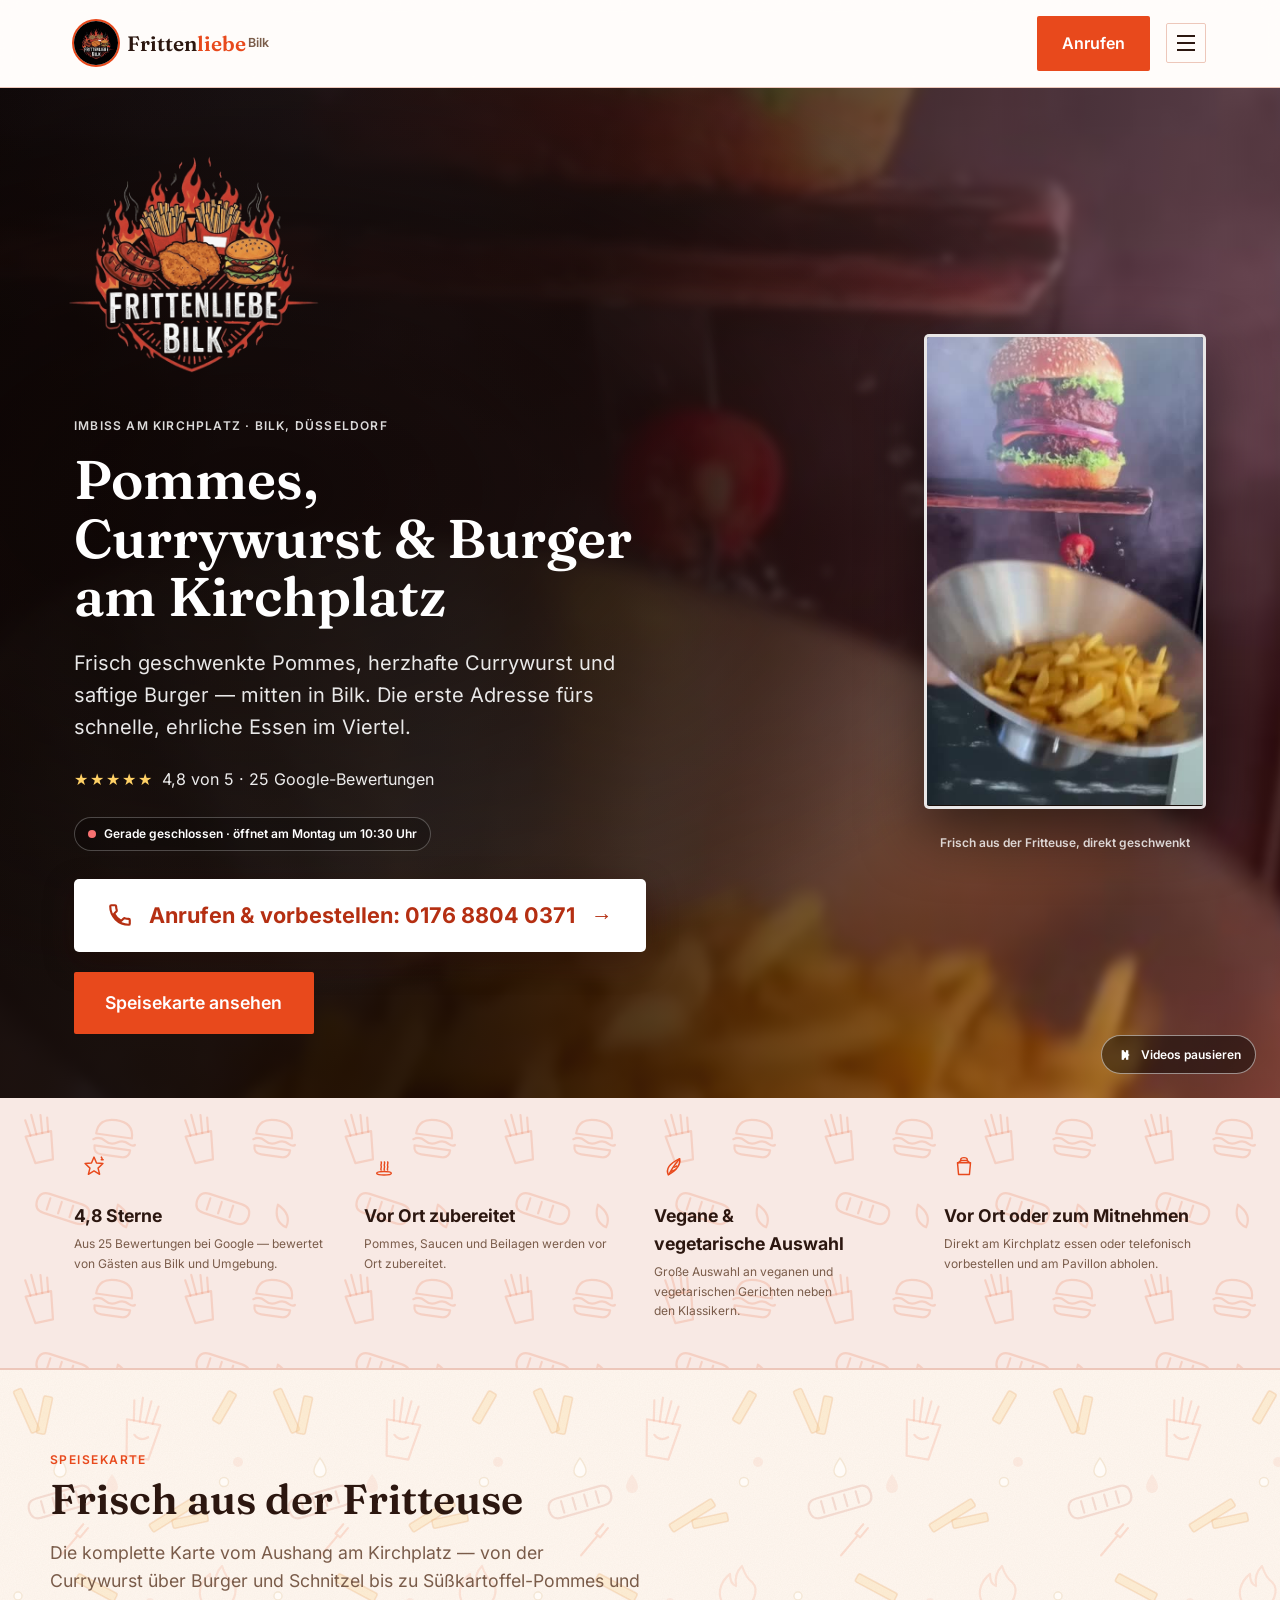
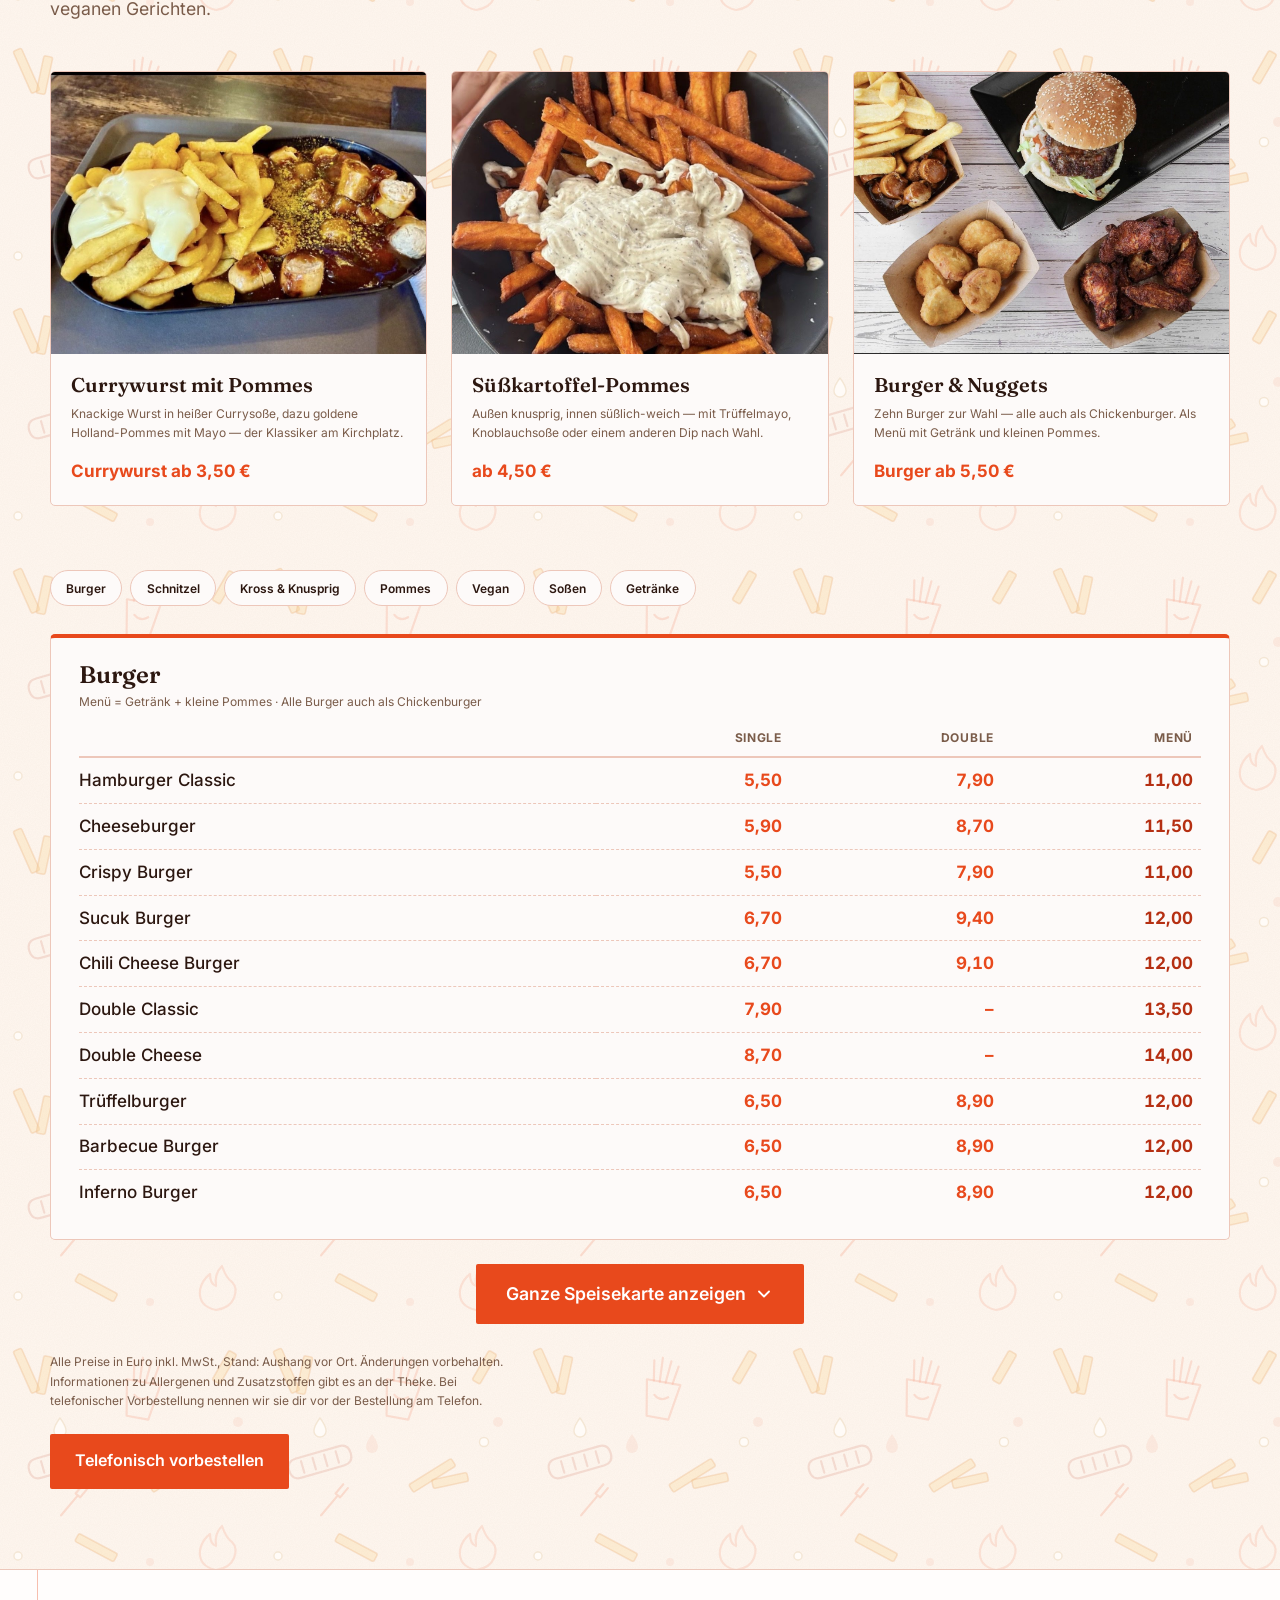
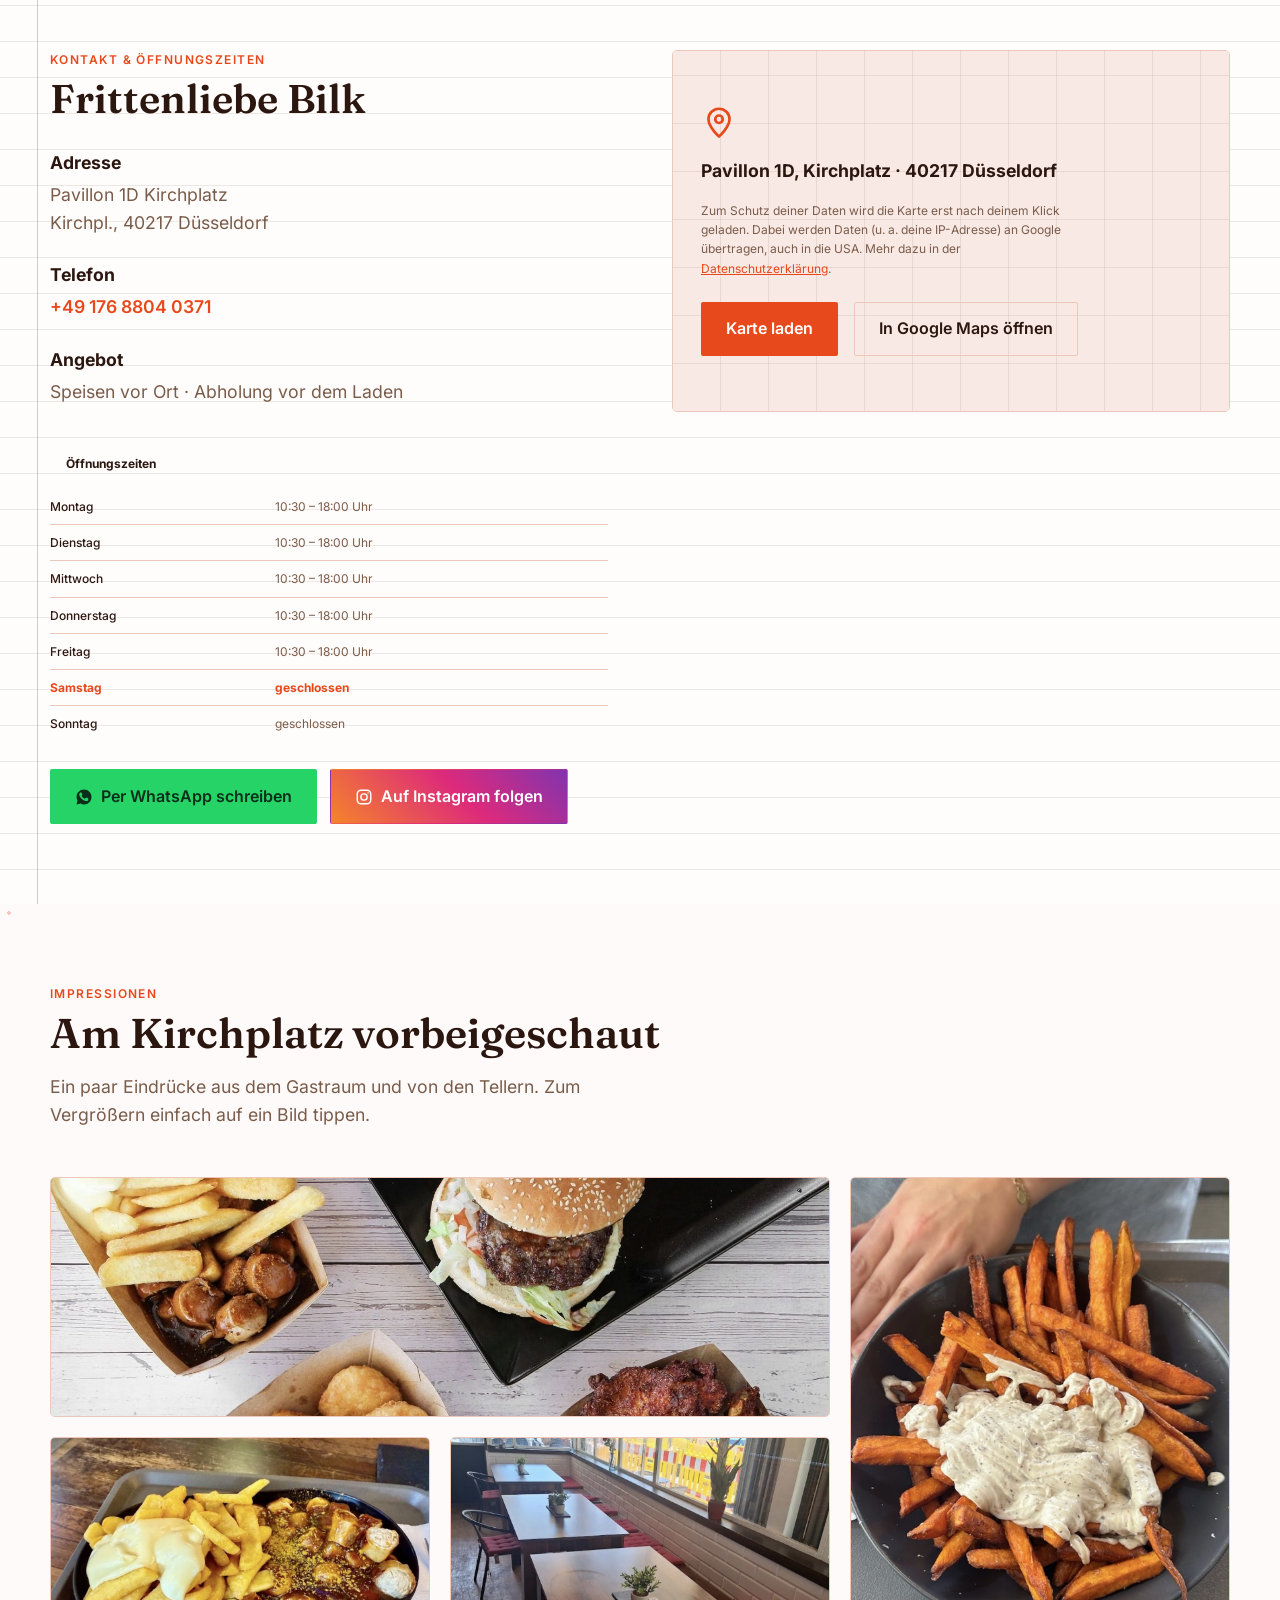
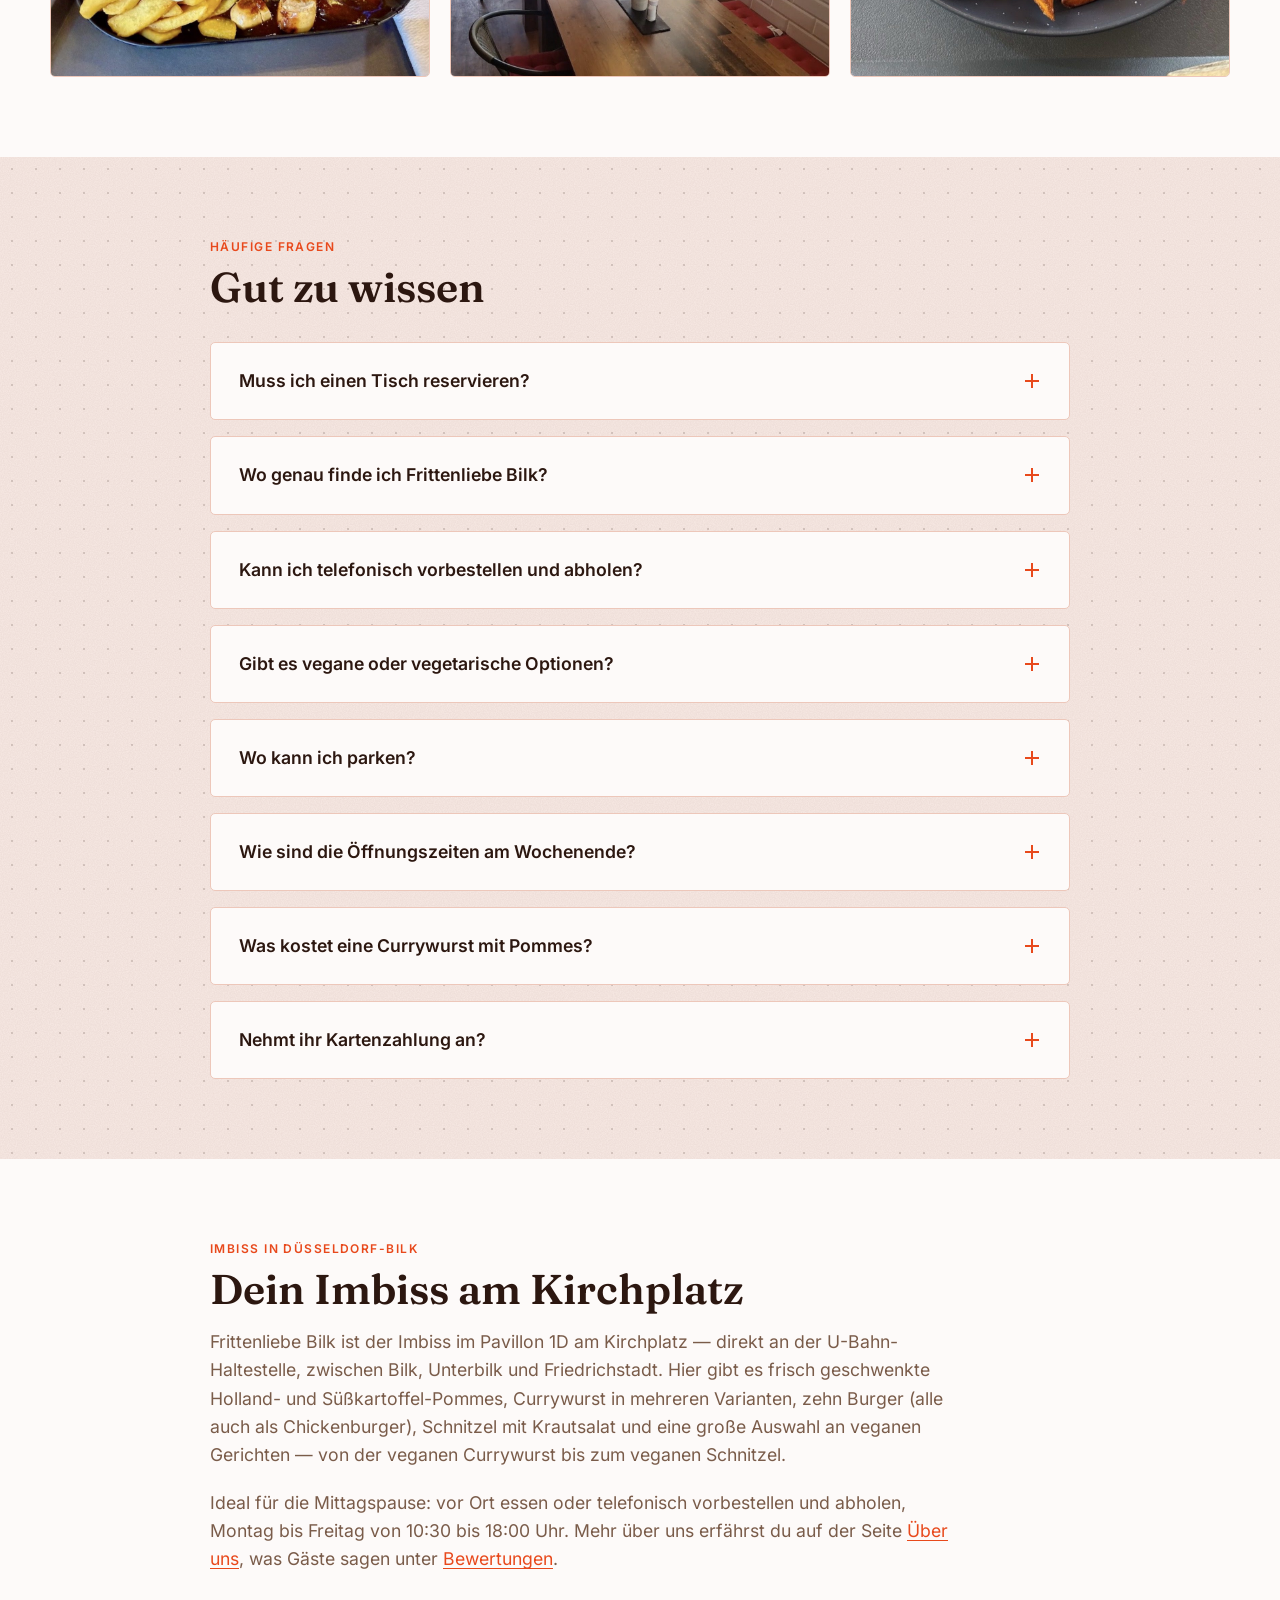
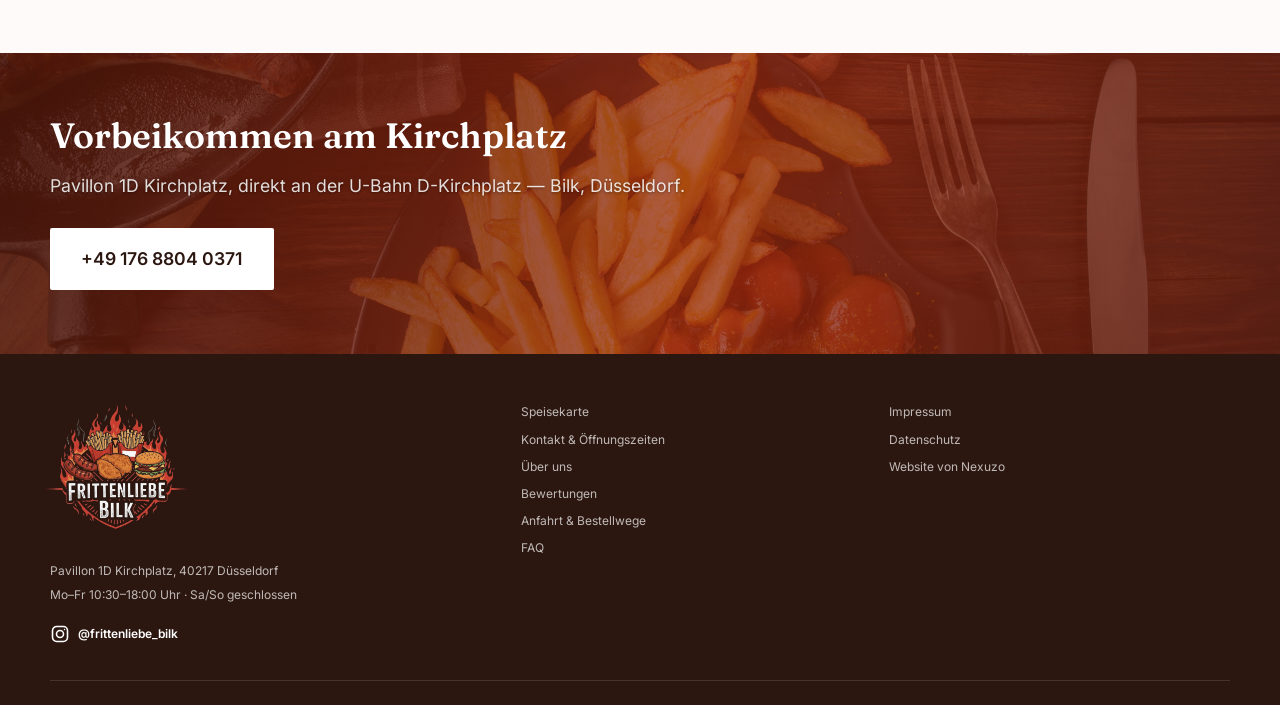
==== commit 08507a5d: "Footer: Hinweis Website von Nexuzo Co-Authored-By: Claude Opus 5.5 <noreply@anthropic.com> Claude-Se" ====
--- a/index.html
+++ b/index.html
@@ -9,8 +9,10 @@
 <link rel="stylesheet" href="assets/vendor/open-props.min.css">
 <link rel="stylesheet" href="assets/vendor/normalize.min.css">
 <link rel="stylesheet" href="style.css">
-<link rel="icon" type="image/png" href="favicon.png">
-<link rel="apple-touch-icon" href="apple-touch-icon.png">
+<link rel="icon" type="image/png" sizes="48x48" href="/icon-48.png">
+<link rel="icon" type="image/png" sizes="96x96" href="/icon-96.png">
+<link rel="icon" type="image/png" sizes="192x192" href="/icon-192.png">
+<link rel="apple-touch-icon" href="/apple-touch-icon.png">
 <!-- SEO -->
 <meta name="robots" content="index, follow, max-image-preview:large, max-snippet:-1">
 <link rel="canonical" href="https://www.frittenliebe-bilk.de/">
@@ -38,7 +40,7 @@
 <link rel="preload" href="assets/fonts/fraunces-latin-700-normal.woff2" as="font" type="font/woff2" crossorigin>
 <link rel="preload" href="assets/fonts/inter-latin-400-normal.woff2" as="font" type="font/woff2" crossorigin>
 <script type="application/ld+json">
-{"@context":"https://schema.org","@graph":[{"@type":"WebSite","@id":"https://www.frittenliebe-bilk.de/#website","url":"https://www.frittenliebe-bilk.de/","name":"Frittenliebe Bilk","inLanguage":"de-DE","publisher":{"@id":"https://www.frittenliebe-bilk.de/#restaurant"}},{"@type":["FastFoodRestaurant","LocalBusiness"],"@id":"https://www.frittenliebe-bilk.de/#restaurant","name":"Frittenliebe Bilk","alternateName":"Frittenliebe Düsseldorf-Bilk","description":"Imbiss am Kirchplatz in Düsseldorf-Bilk mit frisch geschwenkten Pommes, Currywurst, Burgern, Schnitzeln und einer großen Auswahl an veganen und vegetarischen Gerichten. Speisen vor Ort oder Abholung.","url":"https://www.frittenliebe-bilk.de/","telephone":"+49 176 88040371","image":["https://www.frittenliebe-bilk.de/og-frittenliebe-bilk.jpg","https://www.frittenliebe-bilk.de/assets/currywurst-pommes.jpg","https://www.frittenliebe-bilk.de/assets/innenraum.jpg","https://www.frittenliebe-bilk.de/assets/klassiker-auswahl.jpg"],"logo":"https://www.frittenliebe-bilk.de/assets/logo-square.jpg","priceRange":"€","currenciesAccepted":"EUR","servesCuisine":["Imbiss","Pommes","Currywurst","Burger","Schnitzel","Vegan","Vegetarisch"],"acceptsReservations":false,"hasMenu":{"@id":"https://www.frittenliebe-bilk.de/#speisekarte"},"address":{"@type":"PostalAddress","streetAddress":"Pavillon 1D, Kirchplatz","postalCode":"40217","addressLocality":"Düsseldorf","addressRegion":"Nordrhein-Westfalen","addressCountry":"DE"},"geo":{"@type":"GeoCoordinates","latitude":51.2136947,"longitude":6.7757823},"hasMap":"https://www.google.com/maps?cid=3278894309455236328","openingHoursSpecification":[{"@type":"OpeningHoursSpecification","dayOfWeek":["Monday","Tuesday","Wednesday","Thursday","Friday"],"opens":"10:30","closes":"18:00"}],"areaServed":[{"@type":"Place","name":"Düsseldorf-Bilk"},{"@type":"Place","name":"Düsseldorf-Unterbilk"},{"@type":"Place","name":"Düsseldorf-Friedrichstadt"}],"sameAs":["https://www.instagram.com/frittenliebe_bilk/","https://www.google.com/maps?cid=3278894309455236328"]},{"@type":"Menu","@id":"https://www.frittenliebe-bilk.de/#speisekarte","name":"Speisekarte Frittenliebe Bilk","url":"https://www.frittenliebe-bilk.de/#speisekarte","inLanguage":"de","description":"Alle Preise in Euro inkl. MwSt., Stand: Aushang vor Ort. Änderungen vorbehalten.","hasMenuSection":[{"@type":"MenuSection","name":"Burger","hasMenuItem":[{"@type":"MenuItem","name":"Hamburger Classic","offers":[{"@type":"Offer","name":"Single","price":"5.50","priceCurrency":"EUR"},{"@type":"Offer","name":"Double","price":"7.90","priceCurrency":"EUR"},{"@type":"Offer","name":"Menü","price":"11.00","priceCurrency":"EUR"}]},{"@type":"MenuItem","name":"Cheeseburger","offers":[{"@type":"Offer","name":"Single","price":"5.90","priceCurrency":"EUR"},{"@type":"Offer","name":"Double","price":"8.70","priceCurrency":"EUR"},{"@type":"Offer","name":"Menü","price":"11.50","priceCurrency":"EUR"}]},{"@type":"MenuItem","name":"Crispy Burger","offers":[{"@type":"Offer","name":"Single","price":"5.50","priceCurrency":"EUR"},{"@type":"Offer","name":"Double","price":"7.90","priceCurrency":"EUR"},{"@type":"Offer","name":"Menü","price":"11.00","priceCurrency":"EUR"}]},{"@type":"MenuItem","name":"Sucuk Burger","offers":[{"@type":"Offer","name":"Single","price":"6.70","priceCurrency":"EUR"},{"@type":"Offer","name":"Double","price":"9.40","priceCurrency":"EUR"},{"@type":"Offer","name":"Menü","price":"12.00","priceCurrency":"EUR"}]},{"@type":"MenuItem","name":"Chili Cheese Burger","offers":[{"@type":"Offer","name":"Single","price":"6.70","priceCurrency":"EUR"},{"@type":"Offer","name":"Double","price":"9.10","priceCurrency":"EUR"},{"@type":"Offer","name":"Menü","price":"12.00","priceCurrency":"EUR"}]},{"@type":"MenuItem","name":"Double Classic","offers":[{"@type":"Offer","name":"Single","price":"7.90","priceCurrency":"EUR"},{"@type":"Offer","name":"Menü","price":"13.50","priceCurrency":"EUR"}]},{"@type":"MenuItem","name":"Double Cheese","offers":[{"@type":"Offer","name":"Single","price":"8.70","priceCurrency":"EUR"},{"@type":"Offer","name":"Menü","price":"14.00","priceCurrency":"EUR"}]},{"@type":"MenuItem","name":"Trüffelburger","offers":[{"@type":"Offer","name":"Single","price":"6.50","priceCurrency":"EUR"},{"@type":"Offer","name":"Double","price":"8.90","priceCurrency":"EUR"},{"@type":"Offer","name":"Menü","price":"12.00","priceCurrency":"EUR"}]},{"@type":"MenuItem","name":"Barbecue Burger","offers":[{"@type":"Offer","name":"Single","price":"6.50","priceCurrency":"EUR"},{"@type":"Offer","name":"Double","price":"8.90","priceCurrency":"EUR"},{"@type":"Offer","name":"Menü","price":"12.00","priceCurrency":"EUR"}]},{"@type":"MenuItem","name":"Inferno Burger","offers":[{"@type":"Offer","name":"Single","price":"6.50","priceCurrency":"EUR"},{"@type":"Offer","name":"Double","price":"8.90","priceCurrency":"EUR"},{"@type":"Offer","name":"Menü","price":"12.00","priceCurrency":"EUR"}]}],"description":"Menü = Getränk + kleine Pommes · Alle Burger auch als Chickenburger"},{"@type":"MenuSection","name":"Schnitzel","hasMenuItem":[{"@type":"MenuItem","name":"Schnitzel Classic Wiener Art","offers":{"@type":"Offer","price":"9.90","priceCurrency":"EUR"}},{"@type":"MenuItem","name":"Jägerschnitzel","offers":{"@type":"Offer","price":"11.90","priceCurrency":"EUR"}},{"@type":"MenuItem","name":"Balkanschnitzel","offers":{"@type":"Offer","price":"11.90","priceCurrency":"EUR"}},{"@type":"MenuItem","name":"Schnitzel Inferno","offers":{"@type":"Offer","price":"11.90","priceCurrency":"EUR"}},{"@type":"MenuItem","name":"Schnitzel Hollandaise","offers":{"@type":"Offer","price":"11.90","priceCurrency":"EUR"}},{"@type":"MenuItem","name":"Chili Cheese Schnitzel","offers":{"@type":"Offer","price":"11.90","priceCurrency":"EUR"}},{"@type":"MenuItem","name":"Schnitzel ohne alles","offers":{"@type":"Offer","price":"5.90","priceCurrency":"EUR"}}],"description":"mit kleinen Pommes + Krautsalat"},{"@type":"MenuSection","name":"Vegan & vegetarisch","hasMenuItem":[{"@type":"MenuItem","name":"Vegane Currywurst","offers":{"@type":"Offer","price":"3.80","priceCurrency":"EUR"},"suitableForDiet":"https://schema.org/VeganDiet"},{"@type":"MenuItem","name":"Vegane Bratwurst","offers":{"@type":"Offer","price":"3.20","priceCurrency":"EUR"},"suitableForDiet":"https://schema.org/VeganDiet"},{"@type":"MenuItem","name":"Vegane Bratwurst + Brötchen","offers":{"@type":"Offer","price":"3.50","priceCurrency":"EUR"},"suitableForDiet":"https://schema.org/VeganDiet"},{"@type":"MenuItem","name":"Veganes Schnitzel","offers":{"@type":"Offer","price":"12.50","priceCurrency":"EUR"},"description":"mit Pommes + Krautsalat","suitableForDiet":"https://schema.org/VeganDiet"},{"@type":"MenuItem","name":"Veganer Burger","offers":{"@type":"Offer","price":"6.50","priceCurrency":"EUR"},"suitableForDiet":"https://schema.org/VeganDiet"},{"@type":"MenuItem","name":"Veganer Burger Menü","offers":{"@type":"Offer","price":"12.00","priceCurrency":"EUR"},"suitableForDiet":"https://schema.org/VeganDiet"},{"@type":"MenuItem","name":"Vegane Mayo","offers":{"@type":"Offer","price":"1.00","priceCurrency":"EUR"},"suitableForDiet":"https://schema.org/VeganDiet"}]},{"@type":"MenuSection","name":"Kross & Knusprig","hasMenuItem":[{"@type":"MenuItem","name":"Currywurst","offers":{"@type":"Offer","price":"3.50","priceCurrency":"EUR"}},{"@type":"MenuItem","name":"Currywurst scharf (Inferno)","offers":{"@type":"Offer","price":"3.50","priceCurrency":"EUR"}},{"@type":"MenuItem","name":"Bratwurst","offers":{"@type":"Offer","price":"3.00","priceCurrency":"EUR"}},{"@type":"MenuItem","name":"Bratwurst mit Brötchen","offers":{"@type":"Offer","price":"3.30","priceCurrency":"EUR"}},{"@type":"MenuItem","name":"Balkanwurst","offers":{"@type":"Offer","price":"3.90","priceCurrency":"EUR"}},{"@type":"MenuItem","name":"Jägerwurst","offers":{"@type":"Offer","price":"3.90","priceCurrency":"EUR"}},{"@type":"MenuItem","name":"Frikadelle","offers":{"@type":"Offer","price":"3.00","priceCurrency":"EUR"}},{"@type":"MenuItem","name":"Frikadelle + Brötchen","offers":{"@type":"Offer","price":"3.50","priceCurrency":"EUR"}},{"@type":"MenuItem","name":"Curryfrikadelle","offers":{"@type":"Offer","price":"3.80","priceCurrency":"EUR"}},{"@type":"MenuItem","name":"Balkanfrikadelle","offers":{"@type":"Offer","price":"4.50","priceCurrency":"EUR"}},{"@type":"MenuItem","name":"Jägerfrikadelle","offers":{"@type":"Offer","price":"4.50","priceCurrency":"EUR"}},{"@type":"MenuItem","name":"Frikadelle Spezial","offers":{"@type":"Offer","price":"4.50","priceCurrency":"EUR"}},{"@type":"MenuItem","name":"Frikandel","offers":{"@type":"Offer","price":"2.40","priceCurrency":"EUR"}},{"@type":"MenuItem","name":"Frikandel Inferno","offers":{"@type":"Offer","price":"3.50","priceCurrency":"EUR"}},{"@type":"MenuItem","name":"Frikandel Spezial","offers":{"@type":"Offer","price":"3.90","priceCurrency":"EUR"}},{"@type":"MenuItem","name":"6er Nuggets + 1 Soße","offers":{"@type":"Offer","price":"5.20","priceCurrency":"EUR"}},{"@type":"MenuItem","name":"9er Nuggets + 1 Soße","offers":{"@type":"Offer","price":"6.80","priceCurrency":"EUR"}}]},{"@type":"MenuSection","name":"Pommes","hasMenuItem":[{"@type":"MenuItem","name":"Holland Pommes","offers":[{"@type":"Offer","name":"klein","price":"3.30","priceCurrency":"EUR"},{"@type":"Offer","name":"mittel","price":"3.90","priceCurrency":"EUR"},{"@type":"Offer","name":"groß","price":"4.70","priceCurrency":"EUR"}]},{"@type":"MenuItem","name":"Süßkartoffel-Pommes","offers":[{"@type":"Offer","name":"klein","price":"4.50","priceCurrency":"EUR"},{"@type":"Offer","name":"mittel","price":"5.10","priceCurrency":"EUR"},{"@type":"Offer","name":"groß","price":"5.90","priceCurrency":"EUR"}]},{"@type":"MenuItem","name":"Halbe-Halbe","offers":[{"@type":"Offer","name":"mittel","price":"4.70","priceCurrency":"EUR"},{"@type":"Offer","name":"groß","price":"5.70","priceCurrency":"EUR"}],"description":"halb Holland, halb Süßkartoffel"}]},{"@type":"MenuSection","name":"Toppings & Salate","hasMenuItem":[{"@type":"MenuItem","name":"Frische Zwiebeln","offers":{"@type":"Offer","price":"0.50","priceCurrency":"EUR"}},{"@type":"MenuItem","name":"Röstzwiebeln","offers":{"@type":"Offer","price":"0.50","priceCurrency":"EUR"}},{"@type":"MenuItem","name":"Jalapeños","offers":{"@type":"Offer","price":"0.80","priceCurrency":"EUR"}},{"@type":"MenuItem","name":"Krautsalat","offers":{"@type":"Offer","price":"2.50","priceCurrency":"EUR"}},{"@type":"MenuItem","name":"Gurkensalat","offers":[{"@type":"Offer","name":"klein","price":"3.00","priceCurrency":"EUR"},{"@type":"Offer","name":"groß","price":"4.50","priceCurrency":"EUR"}],"description":"mit Sahne und Mayo · kl. / gr."},{"@type":"MenuItem","name":"Nudelsalat","offers":[{"@type":"Offer","name":"klein","price":"3.00","priceCurrency":"EUR"},{"@type":"Offer","name":"groß","price":"4.50","priceCurrency":"EUR"}],"description":"mit Sahne und Mayo · kl. / gr."},{"@type":"MenuItem","name":"Tzatziki","offers":[{"@type":"Offer","name":"klein","price":"3.00","priceCurrency":"EUR"},{"@type":"Offer","name":"groß","price":"4.50","priceCurrency":"EUR"}],"description":"kl. / gr."}]},{"@type":"MenuSection","name":"Soßen","hasMenuItem":[{"@type":"MenuItem","name":"Ketchup oder Mayo","offers":{"@type":"Offer","price":"0.80","priceCurrency":"EUR"}},{"@type":"MenuItem","name":"Curryketchup","offers":{"@type":"Offer","price":"0.80","priceCurrency":"EUR"}},{"@type":"MenuItem","name":"Inferno (scharf)","offers":{"@type":"Offer","price":"1.10","priceCurrency":"EUR"}},{"@type":"MenuItem","name":"Joppiesoße","offers":{"@type":"Offer","price":"1.10","priceCurrency":"EUR"}},{"@type":"MenuItem","name":"Heiße Currysoße","offers":{"@type":"Offer","price":"1.10","priceCurrency":"EUR"}},{"@type":"MenuItem","name":"Sour Creme","offers":{"@type":"Offer","price":"1.10","priceCurrency":"EUR"}},{"@type":"MenuItem","name":"Samurai","offers":{"@type":"Offer","price":"1.10","priceCurrency":"EUR"}},{"@type":"MenuItem","name":"Knoblauchsoße","offers":{"@type":"Offer","price":"1.10","priceCurrency":"EUR"}},{"@type":"MenuItem","name":"Sweet Chili","offers":{"@type":"Offer","price":"1.10","priceCurrency":"EUR"}},{"@type":"MenuItem","name":"Andalouse","offers":{"@type":"Offer","price":"1.10","priceCurrency":"EUR"}},{"@type":"MenuItem","name":"Barbecue","offers":{"@type":"Offer","price":"1.60","priceCurrency":"EUR"}},{"@type":"MenuItem","name":"Trüffelmayo","offers":{"@type":"Offer","price":"1.60","priceCurrency":"EUR"}},{"@type":"MenuItem","name":"Käsesoße","offers":{"@type":"Offer","price":"2.00","priceCurrency":"EUR"}},{"@type":"MenuItem","name":"Jägersoße","offers":{"@type":"Offer","price":"2.00","priceCurrency":"EUR"}},{"@type":"MenuItem","name":"Balkansoße","offers":{"@type":"Offer","price":"2.10","priceCurrency":"EUR"}},{"@type":"MenuItem","name":"Chili Cheese","offers":{"@type":"Offer","price":"2.10","priceCurrency":"EUR"}},{"@type":"MenuItem","name":"Spezial","offers":{"@type":"Offer","price":"2.00","priceCurrency":"EUR"}},{"@type":"MenuItem","name":"Hollandaise","offers":{"@type":"Offer","price":"2.00","priceCurrency":"EUR"}},{"@type":"MenuItem","name":"Tzatziki","offers":{"@type":"Offer","price":"2.00","priceCurrency":"EUR"}}]},{"@type":"MenuSection","name":"Getränke","hasMenuItem":[{"@type":"MenuItem","name":"Coca-Cola / Coca-Cola Zero","offers":{"@type":"Offer","price":"2.25","priceCurrency":"EUR"}},{"@type":"MenuItem","name":"Fanta oder Sprite","offers":{"@type":"Offer","price":"2.25","priceCurrency":"EUR"}},{"@type":"MenuItem","name":"Mezzo Mix oder Lift","offers":{"@type":"Offer","price":"2.25","priceCurrency":"EUR"}},{"@type":"MenuItem","name":"ViO Medium / Still","offers":{"@type":"Offer","price":"2.25","priceCurrency":"EUR"}},{"@type":"MenuItem","name":"Fuzetea Pfirsich / Zitrone","offers":{"@type":"Offer","price":"2.25","priceCurrency":"EUR"}}],"description":"Alle Getränke zzgl. 0,25 € Pfand"}]},{"@type":"FAQPage","@id":"https://www.frittenliebe-bilk.de/#faq","mainEntity":[{"@type":"Question","name":"Muss ich einen Tisch reservieren?","acceptedAnswer":{"@type":"Answer","text":"Nein, eine Reservierung ist nicht nötig. Für größere Vorbestellungen einfach kurz anrufen."}},{"@type":"Question","name":"Wo genau finde ich Frittenliebe Bilk?","acceptedAnswer":{"@type":"Answer","text":"Im Pavillon 1D am Kirchplatz, 40217 Düsseldorf — direkt an der U-Bahn-Haltestelle Kirchplatz, zwischen Bilk, Unterbilk und Friedrichstadt. Alle Wege dorthin findest du unter Anfahrt & Bestellwege."}},{"@type":"Question","name":"Kann ich telefonisch vorbestellen und abholen?","acceptedAnswer":{"@type":"Answer","text":"Ja. Ruf einfach unter 0176 8804 0371 an und hol dein Essen dann direkt am Pavillon am Kirchplatz ab."}},{"@type":"Question","name":"Gibt es vegane oder vegetarische Optionen?","acceptedAnswer":{"@type":"Answer","text":"Ja, neben den klassischen Gerichten gibt es eine große Auswahl an veganen und vegetarischen Speisen."}},{"@type":"Question","name":"Wo kann ich parken?","acceptedAnswer":{"@type":"Answer","text":"Das Parkhaus Q-Park Kirchplatz liegt direkt in der Nähe. Alternativ ist der Pavillon gut mit der U-Bahn erreichbar."}},{"@type":"Question","name":"Wie sind die Öffnungszeiten am Wochenende?","acceptedAnswer":{"@type":"Answer","text":"Samstag und Sonntag bleibt Frittenliebe Bilk geschlossen. Geöffnet ist Montag bis Freitag von 10:30 bis 18:00 Uhr."}},{"@type":"Question","name":"Was kostet eine Currywurst mit Pommes?","acceptedAnswer":{"@type":"Answer","text":"Die Currywurst gibt es ab 3,50 €, kleine Holland-Pommes ab 3,30 €. Alle Preise stehen in der Speisekarte oben auf dieser Seite."}},{"@type":"Question","name":"Nehmt ihr Kartenzahlung an?","acceptedAnswer":{"@type":"Answer","text":"Am besten kurz vor Ort oder telefonisch nachfragen — die akzeptierten Zahlungsarten können sich ändern."}}]},{"@type":"WebPage","@id":"https://www.frittenliebe-bilk.de/#webpage","url":"https://www.frittenliebe-bilk.de/","name":"Frittenliebe Bilk – Pommes, Currywurst & Burger in Düsseldorf","description":"Imbiss am Kirchplatz in Düsseldorf-Bilk: frisch geschwenkte Pommes, Currywurst, Burger, Schnitzel & vegane Gerichte. Mo–Fr 10:30–18 Uhr – jetzt vorbestellen!","isPartOf":{"@id":"https://www.frittenliebe-bilk.de/#website"},"about":{"@id":"https://www.frittenliebe-bilk.de/#restaurant"},"primaryImageOfPage":"https://www.frittenliebe-bilk.de/og-frittenliebe-bilk.jpg","inLanguage":"de-DE","dateModified":"2026-10-04"}]}
+{"@context":"https://schema.org","@graph":[{"@type":"WebSite","@id":"https://www.frittenliebe-bilk.de/#website","url":"https://www.frittenliebe-bilk.de/","name":"Frittenliebe Bilk","inLanguage":"de-DE","publisher":{"@id":"https://www.frittenliebe-bilk.de/#restaurant"}},{"@type":["FastFoodRestaurant","LocalBusiness"],"@id":"https://www.frittenliebe-bilk.de/#restaurant","name":"Frittenliebe Bilk","alternateName":"Frittenliebe Düsseldorf-Bilk","description":"Imbiss am Kirchplatz in Düsseldorf-Bilk mit frisch geschwenkten Pommes, Currywurst, Burgern, Schnitzeln und einer großen Auswahl an veganen und vegetarischen Gerichten. Speisen vor Ort oder Abholung.","url":"https://www.frittenliebe-bilk.de/","telephone":"+49 176 88040371","image":["https://www.frittenliebe-bilk.de/og-frittenliebe-bilk.jpg","https://www.frittenliebe-bilk.de/assets/currywurst-pommes.jpg","https://www.frittenliebe-bilk.de/assets/innenraum.jpg","https://www.frittenliebe-bilk.de/assets/klassiker-auswahl.jpg"],"logo":"https://www.frittenliebe-bilk.de/logo-thumb.jpg","priceRange":"€","currenciesAccepted":"EUR","servesCuisine":["Imbiss","Pommes","Currywurst","Burger","Schnitzel","Vegan","Vegetarisch"],"acceptsReservations":false,"hasMenu":{"@id":"https://www.frittenliebe-bilk.de/#speisekarte"},"address":{"@type":"PostalAddress","streetAddress":"Pavillon 1D, Kirchplatz","postalCode":"40217","addressLocality":"Düsseldorf","addressRegion":"Nordrhein-Westfalen","addressCountry":"DE"},"geo":{"@type":"GeoCoordinates","latitude":51.2136947,"longitude":6.7757823},"hasMap":"https://www.google.com/maps?cid=3278894309455236328","openingHoursSpecification":[{"@type":"OpeningHoursSpecification","dayOfWeek":["Monday","Tuesday","Wednesday","Thursday","Friday"],"opens":"10:30","closes":"18:00"}],"areaServed":[{"@type":"Place","name":"Düsseldorf-Bilk"},{"@type":"Place","name":"Düsseldorf-Unterbilk"},{"@type":"Place","name":"Düsseldorf-Friedrichstadt"}],"sameAs":["https://www.instagram.com/frittenliebe_bilk/","https://www.google.com/maps?cid=3278894309455236328"]},{"@type":"Menu","@id":"https://www.frittenliebe-bilk.de/#speisekarte","name":"Speisekarte Frittenliebe Bilk","url":"https://www.frittenliebe-bilk.de/#speisekarte","inLanguage":"de","description":"Alle Preise in Euro inkl. MwSt., Stand: Aushang vor Ort. Änderungen vorbehalten.","hasMenuSection":[{"@type":"MenuSection","name":"Burger","hasMenuItem":[{"@type":"MenuItem","name":"Hamburger Classic","offers":[{"@type":"Offer","name":"Single","price":"5.50","priceCurrency":"EUR"},{"@type":"Offer","name":"Double","price":"7.90","priceCurrency":"EUR"},{"@type":"Offer","name":"Menü","price":"11.00","priceCurrency":"EUR"}]},{"@type":"MenuItem","name":"Cheeseburger","offers":[{"@type":"Offer","name":"Single","price":"5.90","priceCurrency":"EUR"},{"@type":"Offer","name":"Double","price":"8.70","priceCurrency":"EUR"},{"@type":"Offer","name":"Menü","price":"11.50","priceCurrency":"EUR"}]},{"@type":"MenuItem","name":"Crispy Burger","offers":[{"@type":"Offer","name":"Single","price":"5.50","priceCurrency":"EUR"},{"@type":"Offer","name":"Double","price":"7.90","priceCurrency":"EUR"},{"@type":"Offer","name":"Menü","price":"11.00","priceCurrency":"EUR"}]},{"@type":"MenuItem","name":"Sucuk Burger","offers":[{"@type":"Offer","name":"Single","price":"6.70","priceCurrency":"EUR"},{"@type":"Offer","name":"Double","price":"9.40","priceCurrency":"EUR"},{"@type":"Offer","name":"Menü","price":"12.00","priceCurrency":"EUR"}]},{"@type":"MenuItem","name":"Chili Cheese Burger","offers":[{"@type":"Offer","name":"Single","price":"6.70","priceCurrency":"EUR"},{"@type":"Offer","name":"Double","price":"9.10","priceCurrency":"EUR"},{"@type":"Offer","name":"Menü","price":"12.00","priceCurrency":"EUR"}]},{"@type":"MenuItem","name":"Double Classic","offers":[{"@type":"Offer","name":"Single","price":"7.90","priceCurrency":"EUR"},{"@type":"Offer","name":"Menü","price":"13.50","priceCurrency":"EUR"}]},{"@type":"MenuItem","name":"Double Cheese","offers":[{"@type":"Offer","name":"Single","price":"8.70","priceCurrency":"EUR"},{"@type":"Offer","name":"Menü","price":"14.00","priceCurrency":"EUR"}]},{"@type":"MenuItem","name":"Trüffelburger","offers":[{"@type":"Offer","name":"Single","price":"6.50","priceCurrency":"EUR"},{"@type":"Offer","name":"Double","price":"8.90","priceCurrency":"EUR"},{"@type":"Offer","name":"Menü","price":"12.00","priceCurrency":"EUR"}]},{"@type":"MenuItem","name":"Barbecue Burger","offers":[{"@type":"Offer","name":"Single","price":"6.50","priceCurrency":"EUR"},{"@type":"Offer","name":"Double","price":"8.90","priceCurrency":"EUR"},{"@type":"Offer","name":"Menü","price":"12.00","priceCurrency":"EUR"}]},{"@type":"MenuItem","name":"Inferno Burger","offers":[{"@type":"Offer","name":"Single","price":"6.50","priceCurrency":"EUR"},{"@type":"Offer","name":"Double","price":"8.90","priceCurrency":"EUR"},{"@type":"Offer","name":"Menü","price":"12.00","priceCurrency":"EUR"}]}],"description":"Menü = Getränk + kleine Pommes · Alle Burger auch als Chickenburger"},{"@type":"MenuSection","name":"Schnitzel","hasMenuItem":[{"@type":"MenuItem","name":"Schnitzel Classic Wiener Art","offers":{"@type":"Offer","price":"9.90","priceCurrency":"EUR"}},{"@type":"MenuItem","name":"Jägerschnitzel","offers":{"@type":"Offer","price":"11.90","priceCurrency":"EUR"}},{"@type":"MenuItem","name":"Balkanschnitzel","offers":{"@type":"Offer","price":"11.90","priceCurrency":"EUR"}},{"@type":"MenuItem","name":"Schnitzel Inferno","offers":{"@type":"Offer","price":"11.90","priceCurrency":"EUR"}},{"@type":"MenuItem","name":"Schnitzel Hollandaise","offers":{"@type":"Offer","price":"11.90","priceCurrency":"EUR"}},{"@type":"MenuItem","name":"Chili Cheese Schnitzel","offers":{"@type":"Offer","price":"11.90","priceCurrency":"EUR"}},{"@type":"MenuItem","name":"Schnitzel ohne alles","offers":{"@type":"Offer","price":"5.90","priceCurrency":"EUR"}}],"description":"mit kleinen Pommes + Krautsalat"},{"@type":"MenuSection","name":"Vegan & vegetarisch","hasMenuItem":[{"@type":"MenuItem","name":"Vegane Currywurst","offers":{"@type":"Offer","price":"3.80","priceCurrency":"EUR"},"suitableForDiet":"https://schema.org/VeganDiet"},{"@type":"MenuItem","name":"Vegane Bratwurst","offers":{"@type":"Offer","price":"3.20","priceCurrency":"EUR"},"suitableForDiet":"https://schema.org/VeganDiet"},{"@type":"MenuItem","name":"Vegane Bratwurst + Brötchen","offers":{"@type":"Offer","price":"3.50","priceCurrency":"EUR"},"suitableForDiet":"https://schema.org/VeganDiet"},{"@type":"MenuItem","name":"Veganes Schnitzel","offers":{"@type":"Offer","price":"12.50","priceCurrency":"EUR"},"description":"mit Pommes + Krautsalat","suitableForDiet":"https://schema.org/VeganDiet"},{"@type":"MenuItem","name":"Veganer Burger","offers":{"@type":"Offer","price":"6.50","priceCurrency":"EUR"},"suitableForDiet":"https://schema.org/VeganDiet"},{"@type":"MenuItem","name":"Veganer Burger Menü","offers":{"@type":"Offer","price":"12.00","priceCurrency":"EUR"},"suitableForDiet":"https://schema.org/VeganDiet"},{"@type":"MenuItem","name":"Vegane Mayo","offers":{"@type":"Offer","price":"1.00","priceCurrency":"EUR"},"suitableForDiet":"https://schema.org/VeganDiet"}]},{"@type":"MenuSection","name":"Kross & Knusprig","hasMenuItem":[{"@type":"MenuItem","name":"Currywurst","offers":{"@type":"Offer","price":"3.50","priceCurrency":"EUR"}},{"@type":"MenuItem","name":"Currywurst scharf (Inferno)","offers":{"@type":"Offer","price":"3.50","priceCurrency":"EUR"}},{"@type":"MenuItem","name":"Bratwurst","offers":{"@type":"Offer","price":"3.00","priceCurrency":"EUR"}},{"@type":"MenuItem","name":"Bratwurst mit Brötchen","offers":{"@type":"Offer","price":"3.30","priceCurrency":"EUR"}},{"@type":"MenuItem","name":"Balkanwurst","offers":{"@type":"Offer","price":"3.90","priceCurrency":"EUR"}},{"@type":"MenuItem","name":"Jägerwurst","offers":{"@type":"Offer","price":"3.90","priceCurrency":"EUR"}},{"@type":"MenuItem","name":"Frikadelle","offers":{"@type":"Offer","price":"3.00","priceCurrency":"EUR"}},{"@type":"MenuItem","name":"Frikadelle + Brötchen","offers":{"@type":"Offer","price":"3.50","priceCurrency":"EUR"}},{"@type":"MenuItem","name":"Curryfrikadelle","offers":{"@type":"Offer","price":"3.80","priceCurrency":"EUR"}},{"@type":"MenuItem","name":"Balkanfrikadelle","offers":{"@type":"Offer","price":"4.50","priceCurrency":"EUR"}},{"@type":"MenuItem","name":"Jägerfrikadelle","offers":{"@type":"Offer","price":"4.50","priceCurrency":"EUR"}},{"@type":"MenuItem","name":"Frikadelle Spezial","offers":{"@type":"Offer","price":"4.50","priceCurrency":"EUR"}},{"@type":"MenuItem","name":"Frikandel","offers":{"@type":"Offer","price":"2.40","priceCurrency":"EUR"}},{"@type":"MenuItem","name":"Frikandel Inferno","offers":{"@type":"Offer","price":"3.50","priceCurrency":"EUR"}},{"@type":"MenuItem","name":"Frikandel Spezial","offers":{"@type":"Offer","price":"3.90","priceCurrency":"EUR"}},{"@type":"MenuItem","name":"6er Nuggets + 1 Soße","offers":{"@type":"Offer","price":"5.20","priceCurrency":"EUR"}},{"@type":"MenuItem","name":"9er Nuggets + 1 Soße","offers":{"@type":"Offer","price":"6.80","priceCurrency":"EUR"}}]},{"@type":"MenuSection","name":"Pommes","hasMenuItem":[{"@type":"MenuItem","name":"Holland Pommes","offers":[{"@type":"Offer","name":"klein","price":"3.30","priceCurrency":"EUR"},{"@type":"Offer","name":"mittel","price":"3.90","priceCurrency":"EUR"},{"@type":"Offer","name":"groß","price":"4.70","priceCurrency":"EUR"}]},{"@type":"MenuItem","name":"Süßkartoffel-Pommes","offers":[{"@type":"Offer","name":"klein","price":"4.50","priceCurrency":"EUR"},{"@type":"Offer","name":"mittel","price":"5.10","priceCurrency":"EUR"},{"@type":"Offer","name":"groß","price":"5.90","priceCurrency":"EUR"}]},{"@type":"MenuItem","name":"Halbe-Halbe","offers":[{"@type":"Offer","name":"mittel","price":"4.70","priceCurrency":"EUR"},{"@type":"Offer","name":"groß","price":"5.70","priceCurrency":"EUR"}],"description":"halb Holland, halb Süßkartoffel"}]},{"@type":"MenuSection","name":"Toppings & Salate","hasMenuItem":[{"@type":"MenuItem","name":"Frische Zwiebeln","offers":{"@type":"Offer","price":"0.50","priceCurrency":"EUR"}},{"@type":"MenuItem","name":"Röstzwiebeln","offers":{"@type":"Offer","price":"0.50","priceCurrency":"EUR"}},{"@type":"MenuItem","name":"Jalapeños","offers":{"@type":"Offer","price":"0.80","priceCurrency":"EUR"}},{"@type":"MenuItem","name":"Krautsalat","offers":{"@type":"Offer","price":"2.50","priceCurrency":"EUR"}},{"@type":"MenuItem","name":"Gurkensalat","offers":[{"@type":"Offer","name":"klein","price":"3.00","priceCurrency":"EUR"},{"@type":"Offer","name":"groß","price":"4.50","priceCurrency":"EUR"}],"description":"mit Sahne und Mayo · kl. / gr."},{"@type":"MenuItem","name":"Nudelsalat","offers":[{"@type":"Offer","name":"klein","price":"3.00","priceCurrency":"EUR"},{"@type":"Offer","name":"groß","price":"4.50","priceCurrency":"EUR"}],"description":"mit Sahne und Mayo · kl. / gr."},{"@type":"MenuItem","name":"Tzatziki","offers":[{"@type":"Offer","name":"klein","price":"3.00","priceCurrency":"EUR"},{"@type":"Offer","name":"groß","price":"4.50","priceCurrency":"EUR"}],"description":"kl. / gr."}]},{"@type":"MenuSection","name":"Soßen","hasMenuItem":[{"@type":"MenuItem","name":"Ketchup oder Mayo","offers":{"@type":"Offer","price":"0.80","priceCurrency":"EUR"}},{"@type":"MenuItem","name":"Curryketchup","offers":{"@type":"Offer","price":"0.80","priceCurrency":"EUR"}},{"@type":"MenuItem","name":"Inferno (scharf)","offers":{"@type":"Offer","price":"1.10","priceCurrency":"EUR"}},{"@type":"MenuItem","name":"Joppiesoße","offers":{"@type":"Offer","price":"1.10","priceCurrency":"EUR"}},{"@type":"MenuItem","name":"Heiße Currysoße","offers":{"@type":"Offer","price":"1.10","priceCurrency":"EUR"}},{"@type":"MenuItem","name":"Sour Creme","offers":{"@type":"Offer","price":"1.10","priceCurrency":"EUR"}},{"@type":"MenuItem","name":"Samurai","offers":{"@type":"Offer","price":"1.10","priceCurrency":"EUR"}},{"@type":"MenuItem","name":"Knoblauchsoße","offers":{"@type":"Offer","price":"1.10","priceCurrency":"EUR"}},{"@type":"MenuItem","name":"Sweet Chili","offers":{"@type":"Offer","price":"1.10","priceCurrency":"EUR"}},{"@type":"MenuItem","name":"Andalouse","offers":{"@type":"Offer","price":"1.10","priceCurrency":"EUR"}},{"@type":"MenuItem","name":"Barbecue","offers":{"@type":"Offer","price":"1.60","priceCurrency":"EUR"}},{"@type":"MenuItem","name":"Trüffelmayo","offers":{"@type":"Offer","price":"1.60","priceCurrency":"EUR"}},{"@type":"MenuItem","name":"Käsesoße","offers":{"@type":"Offer","price":"2.00","priceCurrency":"EUR"}},{"@type":"MenuItem","name":"Jägersoße","offers":{"@type":"Offer","price":"2.00","priceCurrency":"EUR"}},{"@type":"MenuItem","name":"Balkansoße","offers":{"@type":"Offer","price":"2.10","priceCurrency":"EUR"}},{"@type":"MenuItem","name":"Chili Cheese","offers":{"@type":"Offer","price":"2.10","priceCurrency":"EUR"}},{"@type":"MenuItem","name":"Spezial","offers":{"@type":"Offer","price":"2.00","priceCurrency":"EUR"}},{"@type":"MenuItem","name":"Hollandaise","offers":{"@type":"Offer","price":"2.00","priceCurrency":"EUR"}},{"@type":"MenuItem","name":"Tzatziki","offers":{"@type":"Offer","price":"2.00","priceCurrency":"EUR"}}]},{"@type":"MenuSection","name":"Getränke","hasMenuItem":[{"@type":"MenuItem","name":"Coca-Cola / Coca-Cola Zero","offers":{"@type":"Offer","price":"2.25","priceCurrency":"EUR"}},{"@type":"MenuItem","name":"Fanta oder Sprite","offers":{"@type":"Offer","price":"2.25","priceCurrency":"EUR"}},{"@type":"MenuItem","name":"Mezzo Mix oder Lift","offers":{"@type":"Offer","price":"2.25","priceCurrency":"EUR"}},{"@type":"MenuItem","name":"ViO Medium / Still","offers":{"@type":"Offer","price":"2.25","priceCurrency":"EUR"}},{"@type":"MenuItem","name":"Fuzetea Pfirsich / Zitrone","offers":{"@type":"Offer","price":"2.25","priceCurrency":"EUR"}}],"description":"Alle Getränke zzgl. 0,25 € Pfand"}]},{"@type":"FAQPage","@id":"https://www.frittenliebe-bilk.de/#faq","mainEntity":[{"@type":"Question","name":"Muss ich einen Tisch reservieren?","acceptedAnswer":{"@type":"Answer","text":"Nein, eine Reservierung ist nicht nötig. Für größere Vorbestellungen einfach kurz anrufen."}},{"@type":"Question","name":"Wo genau finde ich Frittenliebe Bilk?","acceptedAnswer":{"@type":"Answer","text":"Im Pavillon 1D am Kirchplatz, 40217 Düsseldorf — direkt an der U-Bahn-Haltestelle Kirchplatz, zwischen Bilk, Unterbilk und Friedrichstadt. Alle Wege dorthin findest du unter Anfahrt & Bestellwege."}},{"@type":"Question","name":"Kann ich telefonisch vorbestellen und abholen?","acceptedAnswer":{"@type":"Answer","text":"Ja. Ruf einfach unter 0176 8804 0371 an und hol dein Essen dann direkt am Pavillon am Kirchplatz ab."}},{"@type":"Question","name":"Gibt es vegane oder vegetarische Optionen?","acceptedAnswer":{"@type":"Answer","text":"Ja, neben den klassischen Gerichten gibt es eine große Auswahl an veganen und vegetarischen Speisen."}},{"@type":"Question","name":"Wo kann ich parken?","acceptedAnswer":{"@type":"Answer","text":"Das Parkhaus Q-Park Kirchplatz liegt direkt in der Nähe. Alternativ ist der Pavillon gut mit der U-Bahn erreichbar."}},{"@type":"Question","name":"Wie sind die Öffnungszeiten am Wochenende?","acceptedAnswer":{"@type":"Answer","text":"Samstag und Sonntag bleibt Frittenliebe Bilk geschlossen. Geöffnet ist Montag bis Freitag von 10:30 bis 18:00 Uhr."}},{"@type":"Question","name":"Was kostet eine Currywurst mit Pommes?","acceptedAnswer":{"@type":"Answer","text":"Die Currywurst gibt es ab 3,50 €, kleine Holland-Pommes ab 3,30 €. Alle Preise stehen in der Speisekarte oben auf dieser Seite."}},{"@type":"Question","name":"Nehmt ihr Kartenzahlung an?","acceptedAnswer":{"@type":"Answer","text":"Am besten kurz vor Ort oder telefonisch nachfragen — die akzeptierten Zahlungsarten können sich ändern."}}]},{"@type":"WebPage","@id":"https://www.frittenliebe-bilk.de/#webpage","url":"https://www.frittenliebe-bilk.de/","name":"Frittenliebe Bilk – Pommes, Currywurst & Burger in Düsseldorf","description":"Imbiss am Kirchplatz in Düsseldorf-Bilk: frisch geschwenkte Pommes, Currywurst, Burger, Schnitzel & vegane Gerichte. Mo–Fr 10:30–18 Uhr – jetzt vorbestellen!","isPartOf":{"@id":"https://www.frittenliebe-bilk.de/#website"},"about":{"@id":"https://www.frittenliebe-bilk.de/#restaurant"},"primaryImageOfPage":"https://www.frittenliebe-bilk.de/og-frittenliebe-bilk.jpg","inLanguage":"de-DE","dateModified":"2026-10-04"}]}
 </script>
 <!-- /SEO -->
 </head>
@@ -585,6 +587,7 @@
     <div class="footer__legal">
       <a href="impressum.html">Impressum</a>
       <a href="datenschutz.html">Datenschutz</a>
+      <span>Website von <a href="https://nexuzo.de" target="_blank" rel="noopener">Nexuzo</a></span>
     </div>
   </div>
 </footer>
